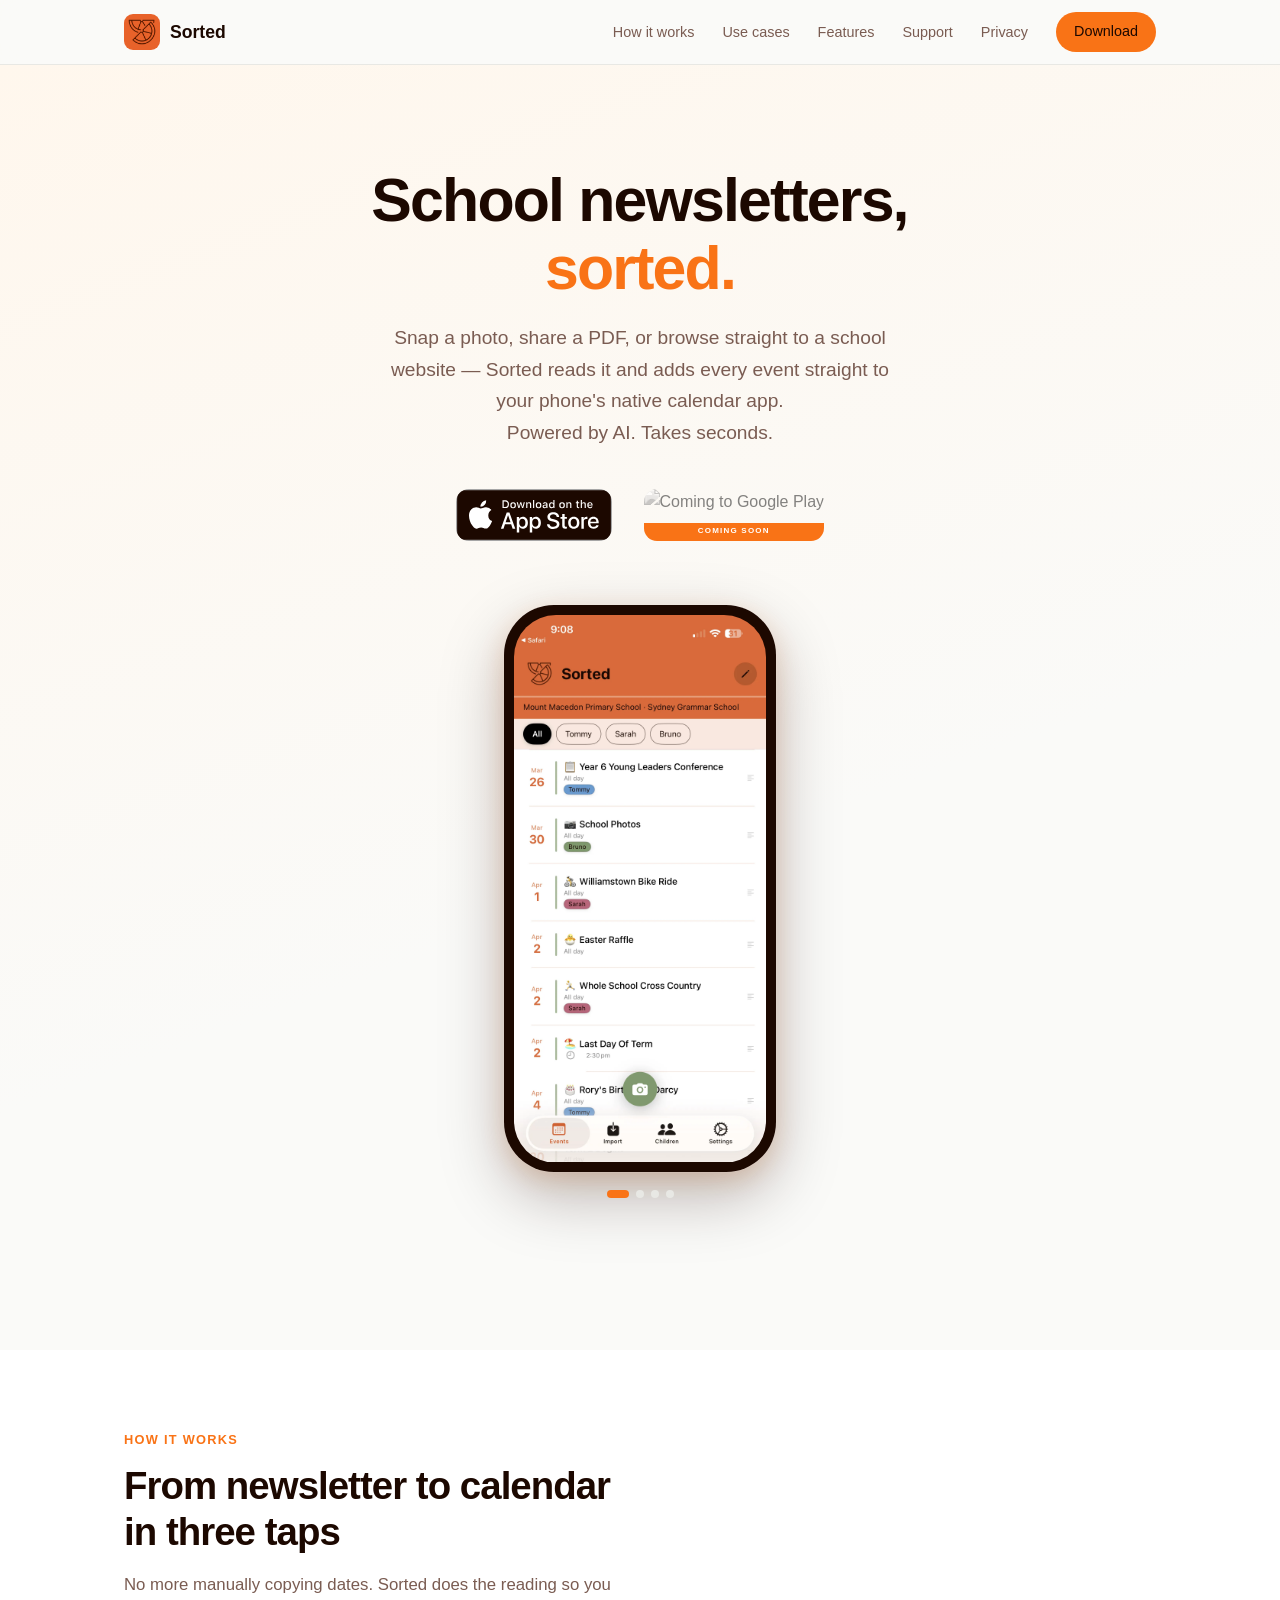
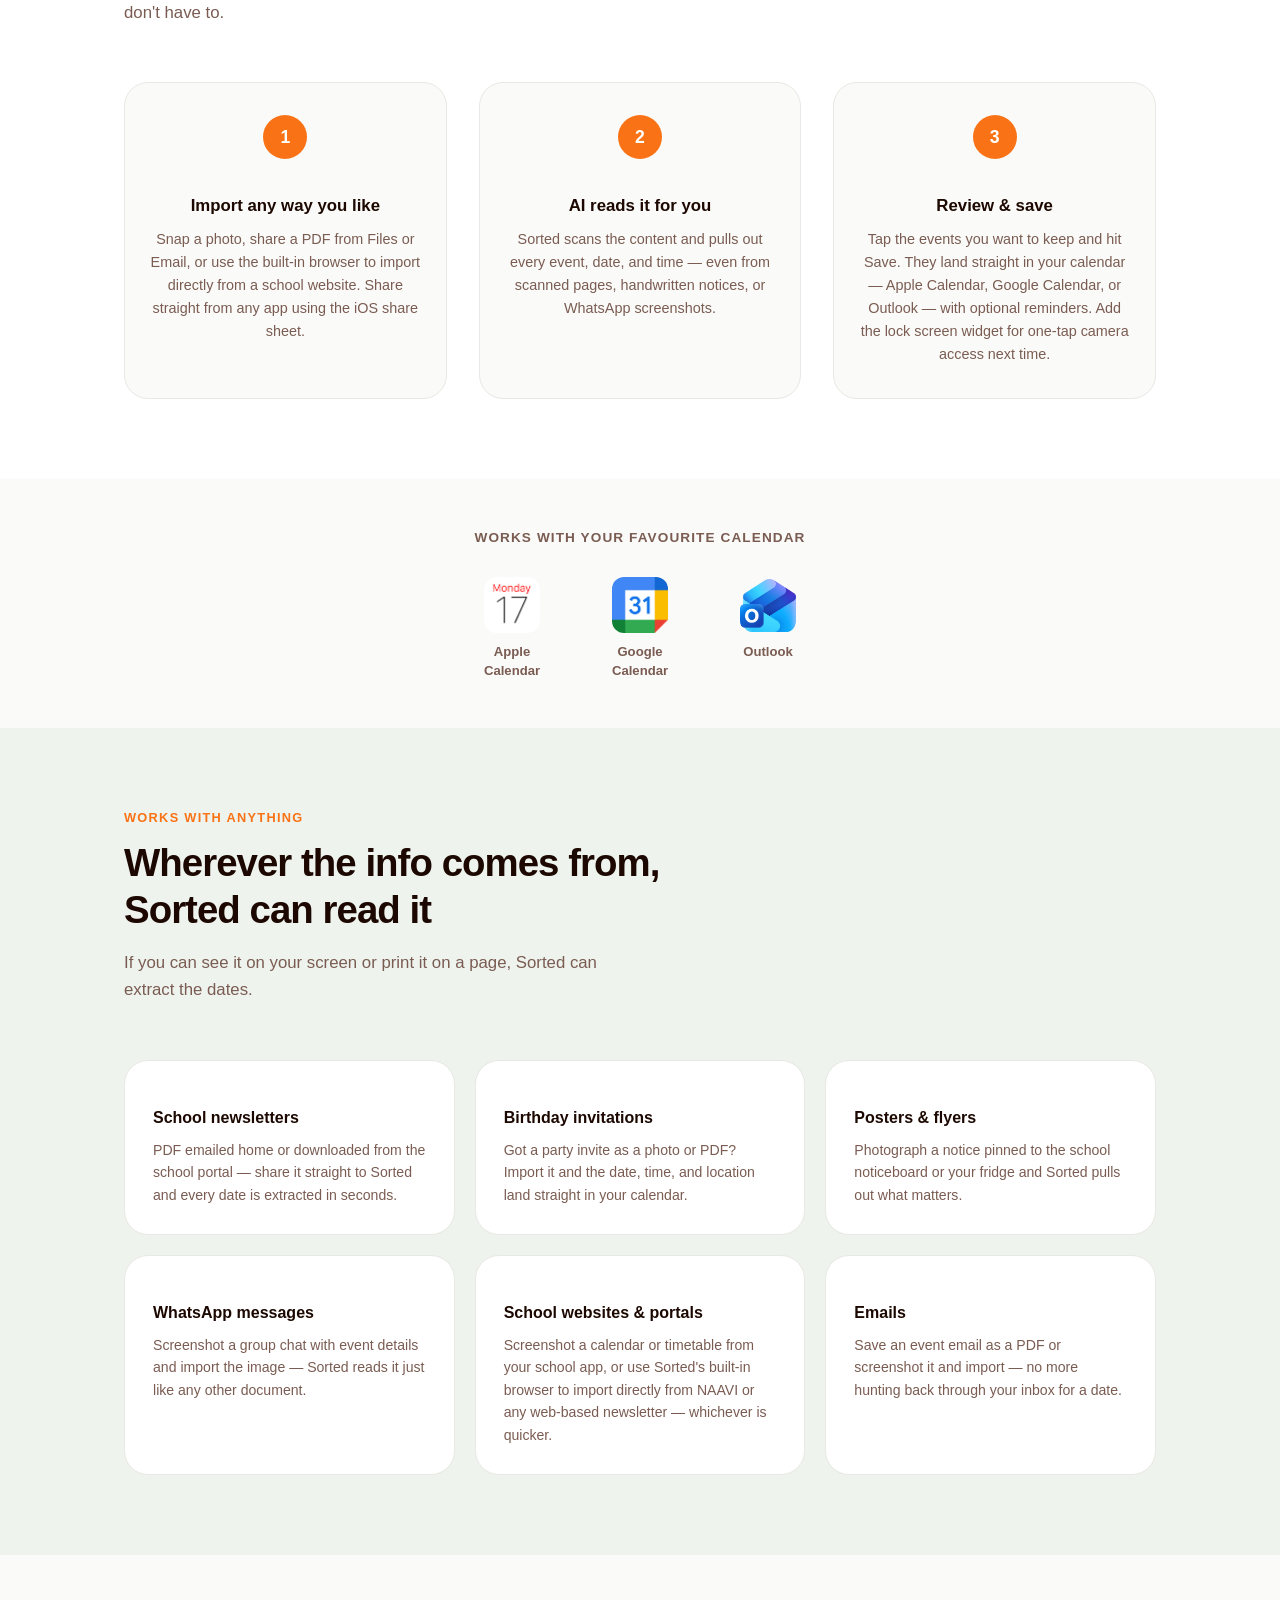
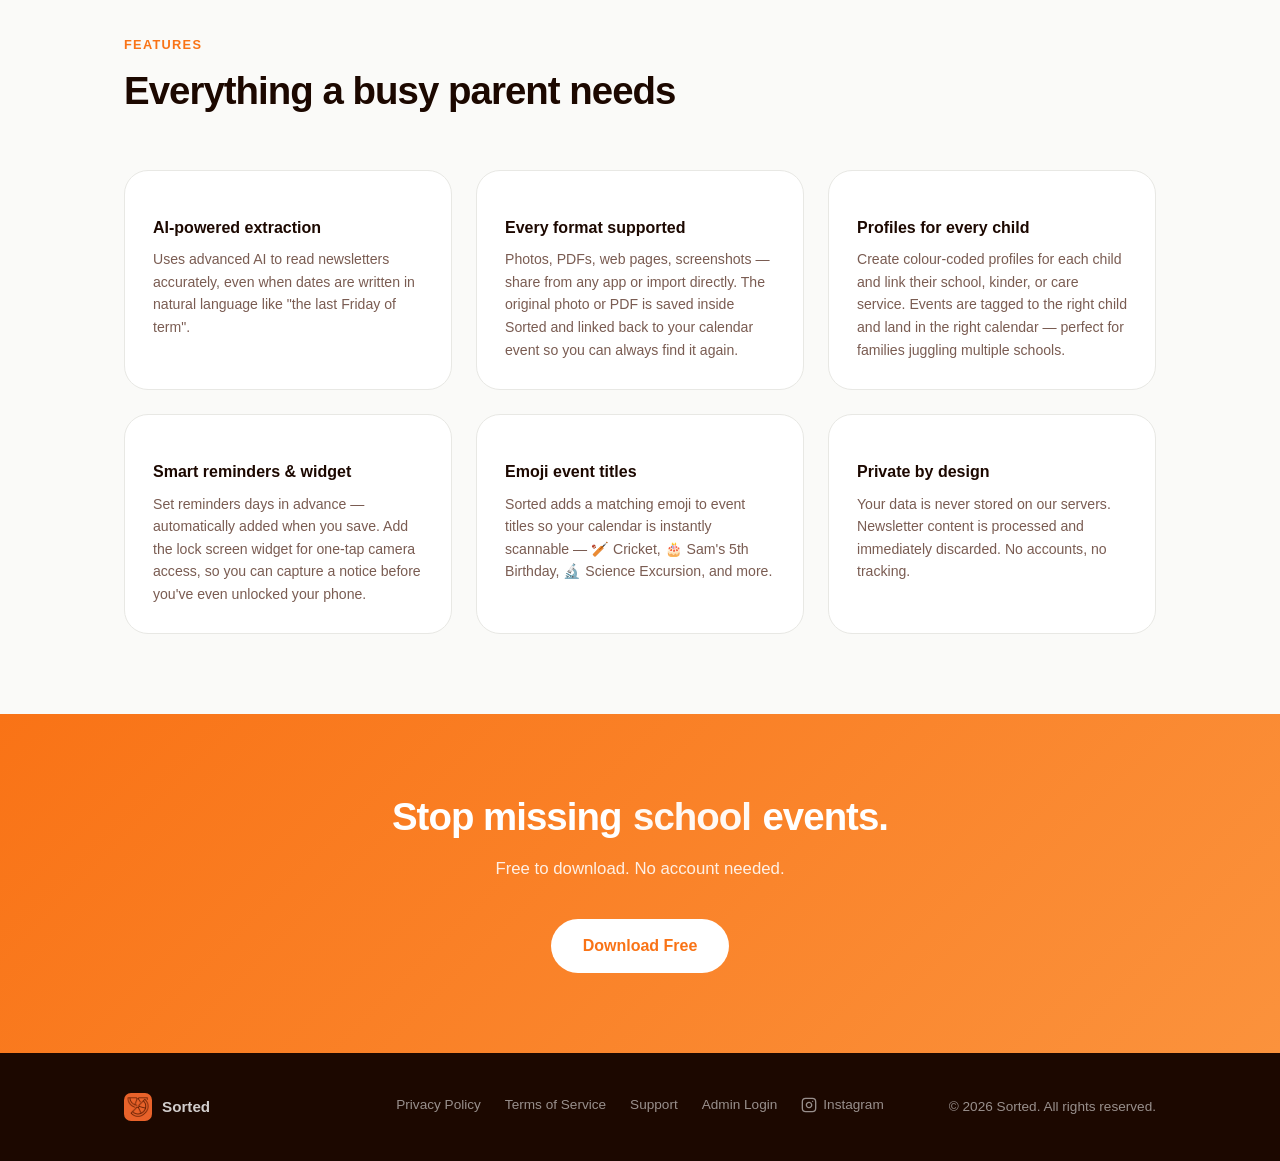
==== index.html @ a92b8b44 "Add admin login link to footer Co-Authored-By: Claude Opus 4.6 (1M context) <noreply@anthropic.com>" ====
<!DOCTYPE html>
<html lang="en">
<head>
  <meta charset="UTF-8" />
  <meta name="viewport" content="width=device-width, initial-scale=1.0" />
  <title>Sorted — School Newsletters, Sorted.</title>
  <meta name="description" content="Sorted uses AI to read school newsletters, PDFs, photos and websites, then adds every event straight to your iPhone calendar. Free to download." />
  <link rel="canonical" href="https://sortedapp.io/" />
  <meta property="og:title" content="Sorted — School Newsletters, Sorted." />
  <meta property="og:description" content="AI-powered event importer for busy parents. Snap a photo, share a PDF, or browse a school website — every date lands in your calendar in seconds." />
  <meta property="og:type" content="website" />
  <meta property="og:url" content="https://sortedapp.io/" />
  <meta property="og:image" content="https://sortedapp.io/og-image.png" />
  <meta property="og:site_name" content="Sorted" />
  <meta name="twitter:card" content="summary_large_image" />
  <meta name="twitter:title" content="Sorted — School Newsletters, Sorted." />
  <meta name="twitter:description" content="AI-powered event importer for busy parents. Snap a photo, share a PDF, or browse a school website — every date lands in your calendar in seconds." />
  <meta name="twitter:image" content="https://sortedapp.io/og-image.png" />
  <link rel="stylesheet" href="style.css" />
  <link rel="icon" href="icon.png" />
  <script src="https://unpkg.com/@phosphor-icons/web" defer></script>
  <script type="application/ld+json">
  {
    "@context": "https://schema.org",
    "@type": "SoftwareApplication",
    "name": "Sorted",
    "applicationCategory": "UtilitiesApplication",
    "operatingSystem": "iOS 17+",
    "description": "Sorted uses AI to read school newsletters, PDFs, photos and websites, then adds every event straight to your iPhone calendar.",
    "url": "https://sortedapp.io",
    "downloadUrl": "https://apple.co/4dzYMIr",
    "offers": {
      "@type": "Offer",
      "price": "0",
      "priceCurrency": "AUD",
      "description": "Free to download with optional annual subscription"
    },
    "author": {
      "@type": "Organization",
      "name": "Sorted",
      "url": "https://sortedapp.io"
    }
  }
  </script>
</head>
<body>

  <!-- ── Nav ──────────────────────────────────────────────────────────── -->
  <nav>
    <div class="container nav-inner">
      <a href="/" class="nav-logo">
        <div class="nav-logo-icon"><img src="icon.png" alt="Sorted" /></div>
        Sorted
      </a>
      <ul class="nav-links">
        <li><a href="#how-it-works">How it works</a></li>
        <li><a href="#use-cases">Use cases</a></li>
        <li><a href="#features">Features</a></li>
        <li><a href="/support">Support</a></li>
        <li><a href="/privacy">Privacy</a></li>
        <li>
          <a href="https://apple.co/4dzYMIr" target="_blank" rel="noopener" class="btn btn-primary" style="padding:8px 18px;">
            Download
          </a>
        </li>
      </ul>
      <button class="nav-toggle" aria-label="Menu" aria-expanded="false">
        <i class="ph ph-list"></i>
      </button>
    </div>
  </nav>

  <!-- ── Hero ─────────────────────────────────────────────────────────── -->
  <section class="hero">
    <div class="container">
      <h1><span class="h1-cycle"><span class="h1-track"><span>School newsletters,</span><span>Club notices,</span><span>Important dates,</span><span>Birthday parties,</span><span>Any event from anywhere,</span><span>School newsletters,</span></span></span><br><span class="sorted-word">sorted.</span></h1>
      <p class="hero-sub">
        Snap a photo, share a PDF, or browse straight to a school website — Sorted
        reads it and adds every event straight to your phone's native calendar app.<br>
        Powered by AI. Takes seconds.
      </p>
      <div class="hero-actions" id="download">
        <div class="appstore-coming">
          <div class="badge-coming-wrap">
            <a href="https://apple.co/4dzYMIr" target="_blank" rel="noopener">
              <img src="appstore-badge.svg" alt="Download on the App Store" height="52" />
            </a>
          </div>
          <div class="badge-coming-wrap">
            <img src="https://upload.wikimedia.org/wikipedia/commons/7/78/Google_Play_Store_badge_EN.svg" alt="Coming to Google Play" height="52" class="badge-greyed" />
            <div class="coming-banner">COMING SOON</div>
          </div>
        </div>
      </div>

      <!-- Real app screenshot in phone frame -->
      <div class="hero-phone">
        <div class="hero-phone-frame">
          <div class="carousel-clip">
            <div class="screenshot-track">
              <img src="screenshot.webp"   alt="Sorted app – events list"   loading="eager" />
              <img src="screenshot1a.webp" alt="Sorted app – detail view"  loading="lazy" />
              <img src="screenshot2.webp"  alt="Sorted app – import view"  loading="lazy" />
              <img src="screenshot3.webp"  alt="Sorted app – calendar view" loading="lazy" />
            </div>
          </div>
        </div>
        <div class="carousel-dots" aria-hidden="true">
          <button class="dot active" data-index="0"></button>
          <button class="dot"        data-index="1"></button>
          <button class="dot"        data-index="2"></button>
          <button class="dot"        data-index="3"></button>
        </div>
      </div>

    </div>
  </section>

  <!-- ── How it works ──────────────────────────────────────────────────── -->
  <section class="how" id="how-it-works">
    <div class="container">
      <div class="section-label">How it works</div>
      <h2 class="section-title">From newsletter to calendar<br>in three taps</h2>
      <p class="section-sub">No more manually copying dates. Sorted does the reading so you don't have to.</p>

      <div class="steps">
        <div class="step">
          <div class="step-number">1</div>
          <div class="step-icon"><i class="ph ph-file-text"></i></div>
          <h3>Import any way you like</h3>
          <p>Snap a photo, share a PDF from Files or Email, or use the built-in browser to import directly from a school website. Share straight from any app using the iOS share sheet.</p>
        </div>
        <div class="step">
          <div class="step-number">2</div>
          <div class="step-icon"><i class="ph ph-sparkle"></i></div>
          <h3>AI reads it for you</h3>
          <p>Sorted scans the content and pulls out every event, date, and time — even from scanned pages, handwritten notices, or WhatsApp screenshots.</p>
        </div>
        <div class="step">
          <div class="step-number">3</div>
          <div class="step-icon"><i class="ph ph-calendar-check"></i></div>
          <h3>Review &amp; save</h3>
          <p>Tap the events you want to keep and hit Save. They land straight in your calendar — Apple Calendar, Google Calendar, or Outlook — with optional reminders. Add the lock screen widget for one-tap camera access next time.</p>
        </div>
      </div>
    </div>
  </section>

  <!-- ── Calendar Strip ────────────────────────────────────────────────── -->
  <section class="calendar-strip">
    <div class="container">
      <p class="calendar-strip-label">Works with your favourite calendar</p>
      <div class="calendar-strip-logos">
        <div class="calendar-logo">
          <img src="apple-calendar.png" alt="Apple Calendar" width="56" height="56" />
          <span>Apple Calendar</span>
        </div>
        <div class="calendar-logo">
          <img src="google-calendar.png" alt="Google Calendar" width="56" height="56" />
          <span>Google Calendar</span>
        </div>
        <div class="calendar-logo">
          <img src="outlook-calendar.png" alt="Microsoft Outlook" width="56" height="56" />
          <span>Outlook</span>
        </div>
      </div>
    </div>
  </section>

  <!-- ── Use Cases ─────────────────────────────────────────────────────── -->
  <section class="use-cases" id="use-cases">
    <div class="container">
      <div class="section-label">Works with anything</div>
      <h2 class="section-title">Wherever the info comes from,<br>Sorted can read it</h2>
      <p class="section-sub">If you can see it on your screen or print it on a page, Sorted can extract the dates.</p>

      <div class="use-cases-grid">
        <div class="use-case-card">
          <span class="use-case-icon"><i class="ph ph-newspaper"></i></span>
          <h3>School newsletters</h3>
          <p>PDF emailed home or downloaded from the school portal — share it straight to Sorted and every date is extracted in seconds.</p>
        </div>
        <div class="use-case-card">
          <span class="use-case-icon"><i class="ph ph-gift"></i></span>
          <h3>Birthday invitations</h3>
          <p>Got a party invite as a photo or PDF? Import it and the date, time, and location land straight in your calendar.</p>
        </div>
        <div class="use-case-card">
          <span class="use-case-icon"><i class="ph ph-image-square"></i></span>
          <h3>Posters &amp; flyers</h3>
          <p>Photograph a notice pinned to the school noticeboard or your fridge and Sorted pulls out what matters.</p>
        </div>
        <div class="use-case-card">
          <span class="use-case-icon"><i class="ph ph-chat-circle-dots"></i></span>
          <h3>WhatsApp messages</h3>
          <p>Screenshot a group chat with event details and import the image — Sorted reads it just like any other document.</p>
        </div>
        <div class="use-case-card">
          <span class="use-case-icon"><i class="ph ph-globe"></i></span>
          <h3>School websites &amp; portals</h3>
          <p>Screenshot a calendar or timetable from your school app, or use Sorted's built-in browser to import directly from NAAVI or any web-based newsletter — whichever is quicker.</p>
        </div>
        <div class="use-case-card">
          <span class="use-case-icon"><i class="ph ph-envelope-open"></i></span>
          <h3>Emails</h3>
          <p>Save an event email as a PDF or screenshot it and import — no more hunting back through your inbox for a date.</p>
        </div>
      </div>
    </div>
  </section>

  <!-- ── Features ──────────────────────────────────────────────────────── -->
  <section class="features" id="features">
    <div class="container">
      <div class="section-label">Features</div>
      <h2 class="section-title">Everything a busy parent needs</h2>

      <div class="features-grid">
        <div class="feature-card">
          <span class="feature-icon"><i class="ph ph-robot"></i></span>
          <h3>AI-powered extraction</h3>
          <p>Uses advanced AI to read newsletters accurately, even when dates are written in natural language like "the last Friday of term".</p>
        </div>
        <div class="feature-card">
          <span class="feature-icon"><i class="ph ph-image"></i></span>
          <h3>Every format supported</h3>
          <p>Photos, PDFs, web pages, screenshots — share from any app or import directly. The original photo or PDF is saved inside Sorted and linked back to your calendar event so you can always find it again.</p>
        </div>
        <div class="feature-card">
          <span class="feature-icon"><i class="ph ph-users-three"></i></span>
          <h3>Profiles for every child</h3>
          <p>Create colour-coded profiles for each child and link their school, kinder, or care service. Events are tagged to the right child and land in the right calendar — perfect for families juggling multiple schools.</p>
        </div>
        <div class="feature-card">
          <span class="feature-icon"><i class="ph ph-bell"></i></span>
          <h3>Smart reminders &amp; widget</h3>
          <p>Set reminders days in advance — automatically added when you save. Add the lock screen widget for one-tap camera access, so you can capture a notice before you've even unlocked your phone.</p>
        </div>
        <div class="feature-card">
          <span class="feature-icon"><i class="ph ph-smiley"></i></span>
          <h3>Emoji event titles</h3>
          <p>Sorted adds a matching emoji to event titles so your calendar is instantly scannable — 🏏 Cricket, 🎂 Sam's 5th Birthday, 🔬 Science Excursion, and more.</p>
        </div>
        <div class="feature-card">
          <span class="feature-icon"><i class="ph ph-lock"></i></span>
          <h3>Private by design</h3>
          <p>Your data is never stored on our servers. Newsletter content is processed and immediately discarded. No accounts, no tracking.</p>
        </div>
      </div>
    </div>
  </section>

  <!-- ── CTA ────────────────────────────────────────────────────────────── -->
  <section class="cta">
    <div class="container">
      <h2><span>Stop missing</span><span class="cta-cycle-wrap"><span class="cta-cycle"><span class="cta-cycle-track"><span>school</span><span>club</span><span>work</span><span>family</span><span>life</span><span>school</span></span></span></span><span>events.</span></h2>
      <p>Free to download. No account needed.</p>
      <a href="https://apple.co/4dzYMIr" target="_blank" rel="noopener" class="btn-white">Download Free</a>
    </div>
  </section>

  <!-- ── Footer ─────────────────────────────────────────────────────────── -->
  <footer>
    <div class="container footer-inner">
      <a href="/" class="footer-logo">
        <div class="footer-logo-icon"><img src="icon.png" alt="Sorted" /></div>
        Sorted
      </a>
      <ul class="footer-links">
        <li><a href="/privacy">Privacy Policy</a></li>
        <li><a href="/terms">Terms of Service</a></li>
        <li><a href="/support">Support</a></li>
        <li><a href="https://xavierbach.github.io/sorted-dashboard/" target="_blank" rel="noopener">Admin Login</a></li>
        <li><a href="https://www.instagram.com/sortedapp.io/" target="_blank" rel="noopener" class="footer-instagram">
          <svg xmlns="http://www.w3.org/2000/svg" width="16" height="16" viewBox="0 0 24 24" fill="none" stroke="currentColor" stroke-width="2" stroke-linecap="round" stroke-linejoin="round" aria-hidden="true"><rect x="2" y="2" width="20" height="20" rx="5" ry="5"/><path d="M16 11.37A4 4 0 1 1 12.63 8 4 4 0 0 1 16 11.37z"/><line x1="17.5" y1="6.5" x2="17.51" y2="6.5"/></svg>
          Instagram
        </a></li>
      </ul>
      <span>© 2026 Sorted. All rights reserved.</span>
    </div>
  </footer>

  <script>
    const toggle = document.querySelector('.nav-toggle');
    const links  = document.querySelector('.nav-links');
    toggle.addEventListener('click', () => {
      const open = links.classList.toggle('open');
      toggle.setAttribute('aria-expanded', open);
      toggle.querySelector('i').className = open ? 'ph ph-x' : 'ph ph-list';
    });
    document.querySelectorAll('.nav-links a').forEach(a => {
      a.addEventListener('click', () => {
        links.classList.remove('open');
        toggle.setAttribute('aria-expanded', false);
        toggle.querySelector('i').className = 'ph ph-list';
      });
    });

    // Screenshot carousel
    (function () {
      const clip  = document.querySelector('.carousel-clip');
      const track = document.querySelector('.screenshot-track');
      const dots  = document.querySelectorAll('.dot');
      const total = 4;
      let current = 0, timer, finished = false;

      function goTo(n, manual) {
        current = Math.max(0, Math.min(n, total - 1));
        track.style.transform = `translateX(-${current * clip.offsetWidth}px)`;
        dots.forEach((d, i) => d.classList.toggle('active', i === current));
        if (manual) finished = false;
      }

      function advance() {
        if (current >= total - 1) {
          pause();
          finished = true;
          setTimeout(() => goTo(0), 500);
        } else {
          goTo(current + 1);
        }
      }

      function play() {
        pause();
        if (finished) return;
        timer = setInterval(advance, 2000);
      }

      function pause() { clearInterval(timer); }

      dots.forEach(d => d.addEventListener('click', () => {
        pause(); goTo(+d.dataset.index, true); play();
      }));

      // Swipe support
      let x0 = null;
      track.addEventListener('touchstart', e => { x0 = e.touches[0].clientX; pause(); }, { passive: true });
      track.addEventListener('touchend', e => {
        if (x0 === null) return;
        const dx = x0 - e.changedTouches[0].clientX;
        if (Math.abs(dx) > 40) goTo(current + (dx > 0 ? 1 : -1), true);
        x0 = null; play();
      }, { passive: true });

      // Pause on hover
      const phone = document.querySelector('.hero-phone');
      phone.addEventListener('mouseenter', pause);
      phone.addEventListener('mouseleave', () => { if (!finished) play(); });

      // Start 1s after the headline scrolls out of view
      const headline = document.querySelector('.hero h1');
      const observer = new IntersectionObserver((entries) => {
        if (!entries[0].isIntersecting) {
          observer.disconnect();
          setTimeout(() => { advance(); play(); }, 1000);
        }
      }, { threshold: 0 });
      observer.observe(headline);
    })();

  </script>
</body>
</html>
---- style.css ----
/* ── Sorted Website — Shared Styles ─────────────────────────────────────── */

:root {
  --orange:       #F97316;
  --orange-dark:  #EA6C00;
  --orange-light: #FFF7ED;
  --sage:         #6B8F71;
  --sage-light:   #EEF3EE;
  --choc:         #1C0800;   /* brand dark — replaces black everywhere */
  --text:         #1C0800;
  --text-secondary: #7A5C52;
  --surface:      #FFFFFF;
  --bg:           #FAFAF8;
  --border:       #E8E8E4;
  --radius:       14px;
  --radius-lg:    24px;
  --shadow:       0 2px 16px rgba(28,8,0,0.08);
  --shadow-lg:    0 8px 40px rgba(28,8,0,0.12);
}

*, *::before, *::after { box-sizing: border-box; margin: 0; padding: 0; }

html { font-size: 16px; scroll-behavior: smooth; }

body {
  font-family: -apple-system, BlinkMacSystemFont, "Segoe UI", Roboto, sans-serif;
  color: var(--text);
  background: var(--bg);
  line-height: 1.6;
  -webkit-font-smoothing: antialiased;
}

a { color: var(--orange); text-decoration: none; }
a:hover { color: var(--orange-dark); }

img { max-width: 100%; display: block; }

/* ── Layout ──────────────────────────────────────────────────────────────── */

.container {
  max-width: 1080px;
  margin: 0 auto;
  padding: 0 24px;
}

section { padding: 80px 0; }

/* ── Nav ─────────────────────────────────────────────────────────────────── */

nav {
  position: sticky;
  top: 0;
  z-index: 100;
  isolation: isolate;
  background: rgba(250, 250, 248, 0.88);
  backdrop-filter: blur(12px);
  -webkit-backdrop-filter: blur(12px);
  border-bottom: 1px solid var(--border);
}

.nav-inner {
  display: flex;
  align-items: center;
  justify-content: space-between;
  height: 64px;
}

.nav-logo {
  display: flex;
  align-items: center;
  gap: 10px;
  font-weight: 700;
  font-size: 1.1rem;
  color: var(--text);
  text-decoration: none;
}

.nav-logo-icon {
  width: 36px;
  height: 36px;
  border-radius: 9px;
  overflow: hidden;
  flex-shrink: 0;
}

.nav-logo-icon img {
  width: 100%;
  height: 100%;
  object-fit: cover;
  display: block;
}

.nav-links {
  display: flex;
  align-items: center;
  gap: 28px;
  list-style: none;
}

.nav-links a {
  color: var(--text-secondary);
  font-size: 0.9rem;
  font-weight: 500;
  transition: color 0.15s;
}

.nav-links a:hover { color: var(--orange); }

.btn {
  display: inline-flex;
  align-items: center;
  gap: 8px;
  padding: 10px 20px;
  border-radius: 50px;
  font-weight: 600;
  font-size: 0.9rem;
  transition: all 0.15s;
  cursor: pointer;
  border: none;
  text-decoration: none;
}

.btn-primary {
  background: var(--orange);
  color: #fff;
}

.btn-primary:hover {
  background: var(--orange-dark);
  color: #fff;
  transform: translateY(-1px);
  box-shadow: 0 4px 16px rgba(249,115,22,0.35);
}

/* Nav Download button: dark text, white on hover */
.nav-links .btn-primary { color: var(--choc); }
.nav-links .btn-primary:hover { color: #fff; }

/* Prose pages: prevent orange link colour bleeding into buttons */
.prose-body .btn-primary { color: #fff; }
.prose-body .btn-primary:hover { color: #fff; }

.btn-outline {
  background: transparent;
  color: var(--orange);
  border: 1.5px solid var(--orange);
}

.btn-outline:hover {
  background: var(--orange-light);
  color: var(--orange);
}

/* ── Hero ─────────────────────────────────────────────────────────────────── */

.hero {
  padding: 96px 0 80px;
  text-align: center;
  background: linear-gradient(160deg, var(--orange-light) 0%, var(--bg) 60%);
}

/* ── H1 cycling text ──────────────────────────────────────────────────────── */

.h1-cycle {
  display: inline-block;
  height: 1.12em;
  overflow: hidden;
  vertical-align: middle;
}

.h1-track {
  display: block;
  will-change: transform;
  animation: h1-scroll 8s linear infinite;
  -webkit-animation: h1-scroll 8s linear infinite;
}

.h1-track span {
  display: block;
  height: 1.12em;
  line-height: 1.12em;
  white-space: nowrap;
  text-align: center;
  color: var(--text);
}

@keyframes h1-scroll {
  0%      { transform: translateY(0);       animation-timing-function: linear; }
  13.75%  { transform: translateY(0);       animation-timing-function: cubic-bezier(0.4, 0, 0.2, 1); }
  18.75%  { transform: translateY(-1.12em); animation-timing-function: linear; }
  32.5%   { transform: translateY(-1.12em); animation-timing-function: cubic-bezier(0.4, 0, 0.2, 1); }
  37.5%   { transform: translateY(-2.24em); animation-timing-function: linear; }
  51.25%  { transform: translateY(-2.24em); animation-timing-function: cubic-bezier(0.4, 0, 0.2, 1); }
  56.25%  { transform: translateY(-3.36em); animation-timing-function: linear; }
  70%     { transform: translateY(-3.36em); animation-timing-function: cubic-bezier(0.4, 0, 0.2, 1); }
  75%     { transform: translateY(-4.48em); animation-timing-function: linear; }
  95%     { transform: translateY(-4.48em); animation-timing-function: cubic-bezier(0.4, 0, 0.2, 1); }
  100%    { transform: translateY(-5.6em); }
}
@-webkit-keyframes h1-scroll {
  0%      { -webkit-transform: translateY(0);       animation-timing-function: linear; }
  13.75%  { -webkit-transform: translateY(0);       animation-timing-function: cubic-bezier(0.4, 0, 0.2, 1); }
  18.75%  { -webkit-transform: translateY(-1.12em); animation-timing-function: linear; }
  32.5%   { -webkit-transform: translateY(-1.12em); animation-timing-function: cubic-bezier(0.4, 0, 0.2, 1); }
  37.5%   { -webkit-transform: translateY(-2.24em); animation-timing-function: linear; }
  51.25%  { -webkit-transform: translateY(-2.24em); animation-timing-function: cubic-bezier(0.4, 0, 0.2, 1); }
  56.25%  { -webkit-transform: translateY(-3.36em); animation-timing-function: linear; }
  70%     { -webkit-transform: translateY(-3.36em); animation-timing-function: cubic-bezier(0.4, 0, 0.2, 1); }
  75%     { -webkit-transform: translateY(-4.48em); animation-timing-function: linear; }
  95%     { -webkit-transform: translateY(-4.48em); animation-timing-function: cubic-bezier(0.4, 0, 0.2, 1); }
  100%    { -webkit-transform: translateY(-5.6em); }
}

.hero h1 {
  font-size: clamp(2.4rem, 5vw, 3.8rem);
  font-weight: 800;
  line-height: 1.12;
  letter-spacing: -0.03em;
  color: var(--text);
  margin-bottom: 20px;
}

.hero h1 .sorted-word { color: var(--orange); }

.hero-sub {
  font-size: clamp(1rem, 2vw, 1.2rem);
  color: var(--text-secondary);
  max-width: 520px;
  margin: 0 auto 40px;
  line-height: 1.65;
}

.hero-actions {
  display: flex;
  flex-direction: column;
  align-items: center;
  gap: 24px;
  margin-bottom: 64px;
  scroll-margin-top: 80px; /* clears sticky nav on all screen sizes */
}

.appstore-badge {
  display: inline-block;
  transition: transform 0.15s, opacity 0.15s;
}

.appstore-badge:hover { transform: translateY(-2px); opacity: 0.9; }

.appstore-badge img { height: 52px; width: auto; }

/* Coming soon badge */
.appstore-coming {
  display: flex;
  flex-direction: row;
  align-items: center;
  justify-content: center;
  gap: 32px;
  flex-wrap: wrap;
}

.badge-coming-wrap {
  position: relative;
  display: inline-block;
  border-radius: 13px;
  overflow: hidden;
}

.badge-greyed {
  height: 52px;
  width: auto;
  display: block;
  filter: grayscale(1);
  opacity: 0.5;
}

.coming-banner {
  position: absolute;
  bottom: 0;
  left: 0;
  right: 0;
  background: var(--orange);
  color: #fff;
  font-size: 0.5rem;
  font-weight: 900;
  letter-spacing: 0.15em;
  text-align: center;
  padding: 2px 0 3px;
}

/* Divider between badge and form */
.appstore-coming + .early-access-form::before {
  content: '';
  display: block;
  width: 40px;
  height: 1px;
  background: var(--border);
  margin-bottom: 4px;
}

/* Early access form */
.early-access-wrap {
  display: flex;
  justify-content: center;
  width: 100%;
  scroll-margin-top: 80px;
}

.early-access-form {
  display: flex;
  flex-direction: column;
  align-items: center;
  gap: 10px;
  width: 100%;
  max-width: 480px;
}

.early-access-eyebrow {
  font-size: 0.85rem;
  color: var(--text-secondary);
  margin: 0;
}

.early-access-row {
  display: flex;
  gap: 8px;
  width: 100%;
}

.early-access-row input[type="email"] {
  flex: 1;
  padding: 10px 16px;
  border-radius: 50px;
  border: 1.5px solid var(--border);
  font-size: 0.9rem;
  font-family: inherit;
  background: #fff;
  color: var(--text);
  outline: none;
  transition: border-color 0.15s;
}

.early-access-row input[type="email"]:focus {
  border-color: var(--orange);
}

.early-access-success[hidden] { display: none; }
.early-access-success {
  display: flex;
  flex-direction: column;
  align-items: center;
  gap: 0.5rem;
  text-align: center;
  padding: 0.5rem 0;
}
.early-access-thanks {
  font-size: 1.25rem;
  font-weight: 700;
  color: var(--text);
  margin: 0;
}
.early-access-sub {
  font-size: 0.9rem;
  color: var(--text);
  opacity: 0.7;
  margin: 0;
}
.early-access-tf-btn {
  margin-top: 0.5rem;
}

/* Hero phone mockup */
.hero-phone {
  display: flex;
  flex-direction: column;
  align-items: center;
  justify-content: center;
  margin-top: 8px;
  margin-bottom: 72px;
}

.hero-phone-frame {
  width: 272px;
  max-width: 272px;
  flex-shrink: 0;
  border-radius: 50px;
  background: var(--choc);
  padding: 10px;
  overflow: hidden;        /* hard clip — image cannot escape the frame */
  box-shadow:
    0 0 0 1px rgba(255,255,255,0.06),
    0 24px 64px rgba(28,8,0,0.28),
    0 8px 24px rgba(249,115,22,0.18);
}

.hero-phone-frame img {
  width: 100%;
  max-width: 100%;
  height: auto;
  border-radius: 42px;
  display: block;
}

/* Screenshot carousel */
.carousel-clip {
  width: 100%;
  overflow: hidden;
}

.screenshot-track {
  display: flex;
  flex-direction: row;
  flex-wrap: nowrap;
  transition: transform 0.55s cubic-bezier(0.4, 0, 0.2, 1);
  will-change: transform;
}

.screenshot-track img {
  flex: 0 0 100%;
  width: 100% !important;
  max-width: 100% !important;
  height: auto;
  display: block;
  border-radius: 42px;
}

.carousel-dots {
  display: flex;
  justify-content: center;
  align-items: center;
  gap: 7px;
  margin-top: 18px;
}

.dot {
  width: 8px;
  height: 8px;
  border-radius: 50px;
  background: var(--border);
  border: none;
  padding: 0;
  cursor: pointer;
  transition: width 0.3s ease, background 0.3s ease;
}

.dot.active {
  width: 22px;
  background: var(--orange);
}

@media (max-width: 640px) {
  .hero-phone-frame { width: 220px; max-width: 220px; border-radius: 40px; padding: 8px; }
  .hero-phone-frame img { border-radius: 34px; }
}

/* ── How it works ─────────────────────────────────────────────────────────── */

.how { background: var(--surface); }

.section-label {
  font-size: 0.8rem;
  font-weight: 700;
  letter-spacing: 0.1em;
  text-transform: uppercase;
  color: var(--orange);
  margin-bottom: 12px;
}

.section-title {
  font-size: clamp(1.7rem, 3vw, 2.4rem);
  font-weight: 800;
  letter-spacing: -0.025em;
  color: var(--text);
  margin-bottom: 16px;
  line-height: 1.2;
}

.section-sub {
  font-size: 1.05rem;
  color: var(--text-secondary);
  max-width: 500px;
  line-height: 1.65;
}

.steps {
  display: grid;
  grid-template-columns: repeat(auto-fit, minmax(240px, 1fr));
  gap: 32px;
  margin-top: 56px;
}

.step {
  text-align: center;
  padding: 32px 24px;
  background: var(--bg);
  border-radius: var(--radius-lg);
  border: 1px solid var(--border);
  position: relative;
}

.step-number {
  display: inline-flex;
  align-items: center;
  justify-content: center;
  width: 44px;
  height: 44px;
  background: var(--orange);
  color: #fff;
  font-weight: 800;
  font-size: 1.1rem;
  border-radius: 50%;
  margin-bottom: 20px;
}

.step-icon { font-size: 2rem; margin-bottom: 14px; line-height: 1; color: var(--orange); }

.step h3 {
  font-size: 1.05rem;
  font-weight: 700;
  margin-bottom: 8px;
  color: var(--text);
}

.step p {
  font-size: 0.9rem;
  color: var(--text-secondary);
  line-height: 1.6;
}

/* ── Calendar Strip ──────────────────────────────────────────────────────── */

.calendar-strip {
  padding: 48px 0;
  background: var(--bg);
  text-align: center;
}

.calendar-strip-label {
  font-size: 0.85rem;
  font-weight: 600;
  text-transform: uppercase;
  letter-spacing: 0.08em;
  color: var(--text-secondary);
  margin-bottom: 28px;
}

.calendar-strip-logos {
  display: flex;
  justify-content: center;
  align-items: flex-start;
  gap: 48px;
  flex-wrap: wrap;
}

.calendar-logo {
  display: flex;
  flex-direction: column;
  align-items: center;
  gap: 10px;
  width: 80px;
}

.calendar-logo img {
  width: 56px !important;
  height: 56px !important;
  min-width: 56px;
  max-width: 56px !important;
  max-height: 56px !important;
  border-radius: 12px;
  object-fit: contain;
  flex-shrink: 0;
}

.calendar-logo span {
  font-size: 0.82rem;
  font-weight: 600;
  color: var(--text-secondary);
  text-align: center;
  line-height: 1.4;
}

@media (max-width: 480px) {
  .calendar-strip-logos { gap: 28px; }
  .calendar-logo { width: 72px; }
  .calendar-logo img { width: 48px !important; height: 48px !important; min-width: 48px; max-width: 48px !important; max-height: 48px !important; }
}

/* ── Features ─────────────────────────────────────────────────────────────── */

.features { background: var(--bg); }

.features-grid {
  display: grid;
  grid-template-columns: repeat(auto-fit, minmax(280px, 1fr));
  gap: 24px;
  margin-top: 56px;
}

.feature-card {
  background: var(--surface);
  border: 1px solid var(--border);
  border-radius: var(--radius-lg);
  padding: 28px;
  transition: transform 0.2s, box-shadow 0.2s;
}

.feature-card:hover {
  transform: translateY(-3px);
  box-shadow: var(--shadow-lg);
}

.feature-icon {
  font-size: 2rem;
  margin-bottom: 16px;
  display: block;
  line-height: 1;
  color: var(--orange);
}

.feature-card h3 {
  font-size: 1rem;
  font-weight: 700;
  margin-bottom: 8px;
  color: var(--text);
}

.feature-card p {
  font-size: 0.88rem;
  color: var(--text-secondary);
  line-height: 1.6;
}

/* ── Use Cases ────────────────────────────────────────────────────────────── */

.use-cases { background: var(--sage-light); }

.use-cases-grid {
  display: grid;
  grid-template-columns: repeat(auto-fit, minmax(280px, 1fr));
  gap: 20px;
  margin-top: 56px;
}

.use-case-card {
  background: var(--surface);
  border: 1px solid var(--border);
  border-radius: var(--radius-lg);
  padding: 28px;
  transition: transform 0.2s, box-shadow 0.2s;
}

.use-case-card:hover {
  transform: translateY(-3px);
  box-shadow: var(--shadow-lg);
}

.use-case-icon {
  font-size: 2rem;
  margin-bottom: 16px;
  display: block;
  line-height: 1;
  color: var(--sage);
}

.use-case-card h3 {
  font-size: 1rem;
  font-weight: 700;
  margin-bottom: 8px;
  color: var(--text);
}

.use-case-card p {
  font-size: 0.88rem;
  color: var(--text-secondary);
  line-height: 1.6;
}

/* ── CTA ──────────────────────────────────────────────────────────────────── */

.cta {
  background: linear-gradient(135deg, var(--orange) 0%, #FB923C 100%);
  text-align: center;
  color: #fff;
  padding: 80px 0;
}

.cta h2 {
  font-size: clamp(1.8rem, 3vw, 2.6rem);
  font-weight: 800;
  line-height: 1.2;
  letter-spacing: -0.025em;
  margin-bottom: 16px;
  display: flex;
  align-items: center;
  justify-content: center;
  flex-wrap: wrap;
  gap: 0 0.3em;
}

.cta p {
  font-size: 1.05rem;
  opacity: 0.88;
  margin-bottom: 36px;
}

.btn-white {
  background: #fff;
  color: var(--orange);
  padding: 14px 32px;
  font-size: 1rem;
  font-weight: 700;
  border-radius: 50px;
  display: inline-block;
  transition: all 0.15s;
  text-decoration: none;
}

.btn-white:hover {
  transform: translateY(-2px);
  box-shadow: 0 6px 24px rgba(28,8,0,0.15);
  color: var(--orange-dark);
}

/* ── CTA cycling word ─────────────────────────────────────────────────────── */

.cta-cycle-wrap {
  display: inline;
}

.cta-cycle {
  display: block;
  height: 1.2em;
  overflow: hidden;
  transform: translateZ(0); /* force GPU layer — kills ghost artifacts */
}

.cta-cycle-track {
  display: block;
  will-change: transform;
  animation: cta-scroll 7.5s linear infinite;
}

.cta-cycle-track span {
  display: block;
  height: 1.2em;
  line-height: 1.2em;
  white-space: nowrap;
  color: rgba(255,255,255,0.95);
}

@keyframes cta-scroll {
  0%      { transform: translateY(0);        animation-timing-function: linear; }
  14.667% { transform: translateY(0);        animation-timing-function: cubic-bezier(0.4, 0, 0.2, 1); }
  20%     { transform: translateY(-1.2em);   animation-timing-function: linear; }
  34.667% { transform: translateY(-1.2em);   animation-timing-function: cubic-bezier(0.4, 0, 0.2, 1); }
  40%     { transform: translateY(-2.4em);   animation-timing-function: linear; }
  54.667% { transform: translateY(-2.4em);   animation-timing-function: cubic-bezier(0.4, 0, 0.2, 1); }
  60%     { transform: translateY(-3.6em);   animation-timing-function: linear; }
  74.667% { transform: translateY(-3.6em);   animation-timing-function: cubic-bezier(0.4, 0, 0.2, 1); }
  80%     { transform: translateY(-4.8em);   animation-timing-function: linear; }
  94.667% { transform: translateY(-4.8em);   animation-timing-function: cubic-bezier(0.4, 0, 0.2, 1); }
  100%    { transform: translateY(-6em); }
}

/* ── Footer ───────────────────────────────────────────────────────────────── */

footer {
  background: var(--choc);
  color: rgba(255,255,255,0.55);
  padding: 40px 0;
  font-size: 0.85rem;
}

.footer-inner {
  display: grid;
  grid-template-columns: 1fr auto 1fr;
  align-items: center;
  gap: 16px;
}

.footer-inner > *:last-child {
  text-align: right;
}

.footer-logo {
  display: flex;
  align-items: center;
  gap: 10px;
  color: rgba(255,255,255,0.8);
  font-weight: 700;
  text-decoration: none;
  font-size: 0.95rem;
}

.footer-logo-icon {
  width: 28px;
  height: 28px;
  border-radius: 7px;
  overflow: hidden;
  flex-shrink: 0;
}

.footer-logo-icon img {
  width: 100%;
  height: 100%;
  object-fit: cover;
  display: block;
}

.footer-links {
  display: flex;
  gap: 24px;
  list-style: none;
}

.footer-links a {
  color: rgba(255,255,255,0.55);
  transition: color 0.15s;
}

.footer-links a:hover { color: rgba(255,255,255,0.9); }

.footer-instagram {
  display: inline-flex;
  align-items: center;
  gap: 6px;
}

/* ── Prose (privacy / support pages) ─────────────────────────────────────── */

.prose-hero {
  background: linear-gradient(160deg, var(--orange-light) 0%, var(--bg) 50%);
  padding: 72px 0 56px;
  text-align: center;
}

.prose-hero h1 {
  font-size: clamp(1.8rem, 3vw, 2.6rem);
  font-weight: 800;
  letter-spacing: -0.025em;
  color: var(--text);
  margin-bottom: 10px;
}

.prose-hero p {
  color: var(--text-secondary);
  font-size: 0.95rem;
}

.prose-body {
  max-width: 720px;
  margin: 0 auto;
  padding: 56px 24px 96px;
}

.prose-body h2 {
  font-size: 1.25rem;
  font-weight: 700;
  color: var(--text);
  margin: 40px 0 12px;
  padding-top: 8px;
  border-top: 1px solid var(--border);
}

.prose-body h2:first-child { margin-top: 0; border-top: none; padding-top: 0; }

.prose-body p {
  color: var(--text-secondary);
  margin-bottom: 14px;
  line-height: 1.75;
  font-size: 0.95rem;
}

.prose-body ul {
  margin: 0 0 16px 20px;
  color: var(--text-secondary);
  font-size: 0.95rem;
  line-height: 1.75;
}

.prose-body li { margin-bottom: 6px; }

.prose-body a { color: var(--orange); }

.info-box {
  background: var(--orange-light);
  border: 1px solid rgba(249,115,22,0.2);
  border-radius: var(--radius);
  padding: 16px 20px;
  margin: 24px 0;
  font-size: 0.9rem;
  color: var(--orange-dark);
  line-height: 1.6;
}

/* Support page */
.faq { margin-top: 48px; }

.faq-item {
  background: var(--surface);
  border: 1px solid var(--border);
  border-radius: var(--radius);
  padding: 22px 24px;
  margin-bottom: 14px;
}

.faq-item h3 {
  font-size: 0.95rem;
  font-weight: 700;
  color: var(--text);
  margin-bottom: 8px;
}

.faq-item p {
  font-size: 0.88rem;
  color: var(--text-secondary);
  margin: 0;
  line-height: 1.65;
}

.contact-card {
  background: var(--surface);
  border: 1px solid var(--border);
  border-radius: var(--radius-lg);
  padding: 36px;
  text-align: center;
  margin-top: 48px;
}

.contact-card .icon { font-size: 2.5rem; margin-bottom: 14px; }

.contact-card h2 {
  font-size: 1.2rem;
  font-weight: 700;
  color: var(--text);
  margin-bottom: 8px;
  border: none;
  padding: 0;
}

.contact-card p {
  margin-bottom: 20px;
  font-size: 0.9rem;
}

/* ── Responsive ───────────────────────────────────────────────────────────── */

.nav-toggle {
  display: none;
  background: none;
  border: none;
  cursor: pointer;
  color: var(--text);
  font-size: 2rem;
  padding: 8px;
  line-height: 1;
  align-items: center;
  justify-content: center;
}

@media (max-width: 640px) {
  section { padding: 56px 0; }
  .hero { padding: 64px 0 56px; }

  .nav-toggle { display: flex; }

  .h1-cycle { width: 100%; }

  /* Reduce font so longest phrase fits; flex-centering clips symmetrically if it doesn't */
  .hero h1 { font-size: clamp(1.7rem, 6vw, 3.8rem); }
  .hero h1 .sorted-word { font-size: 1.5em; }
  .h1-track span { display: flex; justify-content: center; align-items: center; }

  .early-access-row { flex-direction: column; }
  .early-access-row input[type="email"],
  .early-access-row .btn { width: 100%; justify-content: center; }

  /* Nav becomes a column so the menu expands below the logo row */
  /* Fully opaque on mobile so open menu doesn't bleed through */
  nav {
    flex-direction: column;
    align-items: stretch;
    background: rgb(250, 250, 248);
    backdrop-filter: none;
    -webkit-backdrop-filter: none;
  }

  .nav-inner { flex-wrap: wrap; }

  .nav-links {
    display: none;
    width: 100%;
    flex-direction: column;
    gap: 0;
    list-style: none;
    border-top: 1px solid var(--border);
    padding: 8px 0 16px;
  }

  .nav-links.open {
    display: flex;
    background: rgb(250, 250, 248);
  }

  .nav-links li { width: 100%; }

  .nav-links a {
    display: block;
    padding: 14px 24px;
    font-size: 1rem;
    color: var(--text);
    border-bottom: 1px solid var(--border);
  }

  .nav-links li:last-child a { border-bottom: none; }

  .nav-links .btn-primary {
    margin: 12px 24px 0;
    display: block;
    text-align: center;
    border-radius: 50px;
  }

  .footer-inner { flex-direction: column; align-items: flex-start; }

  .phone-frame { width: 220px; height: 440px; }
}
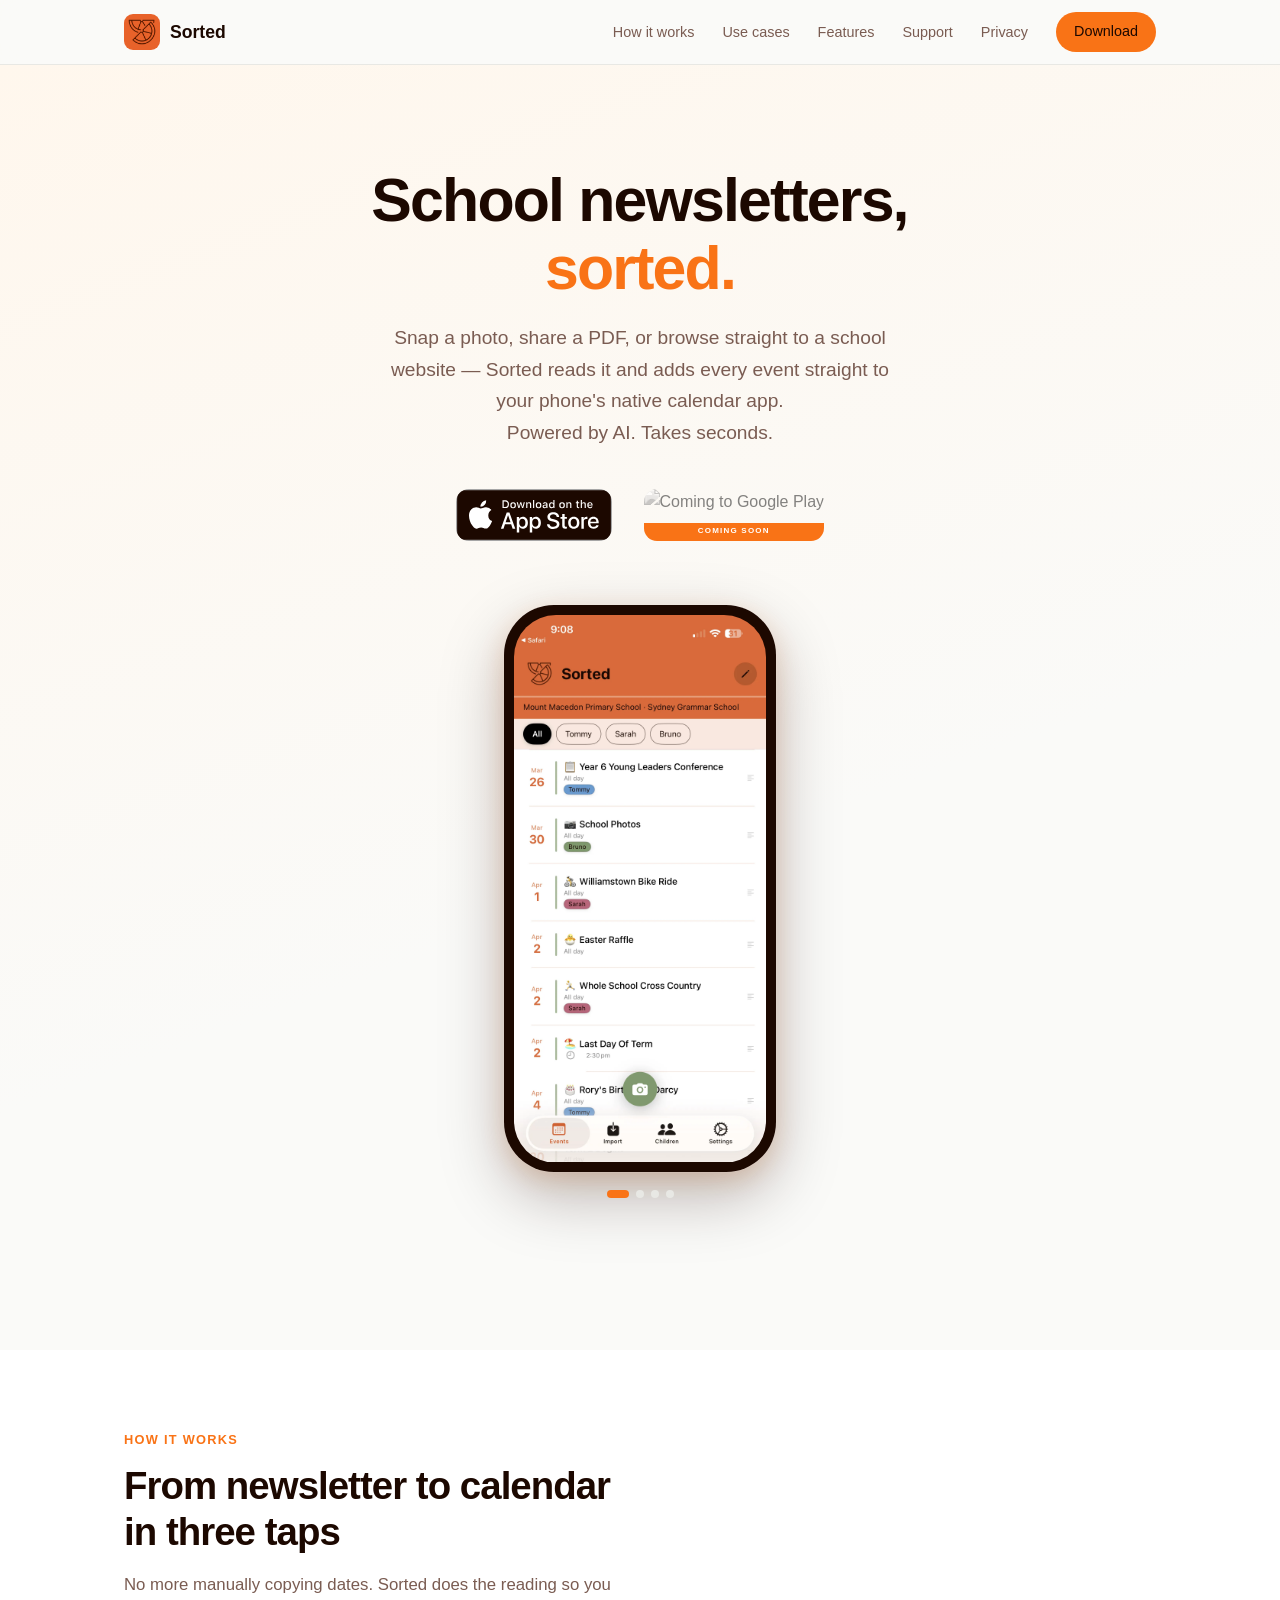
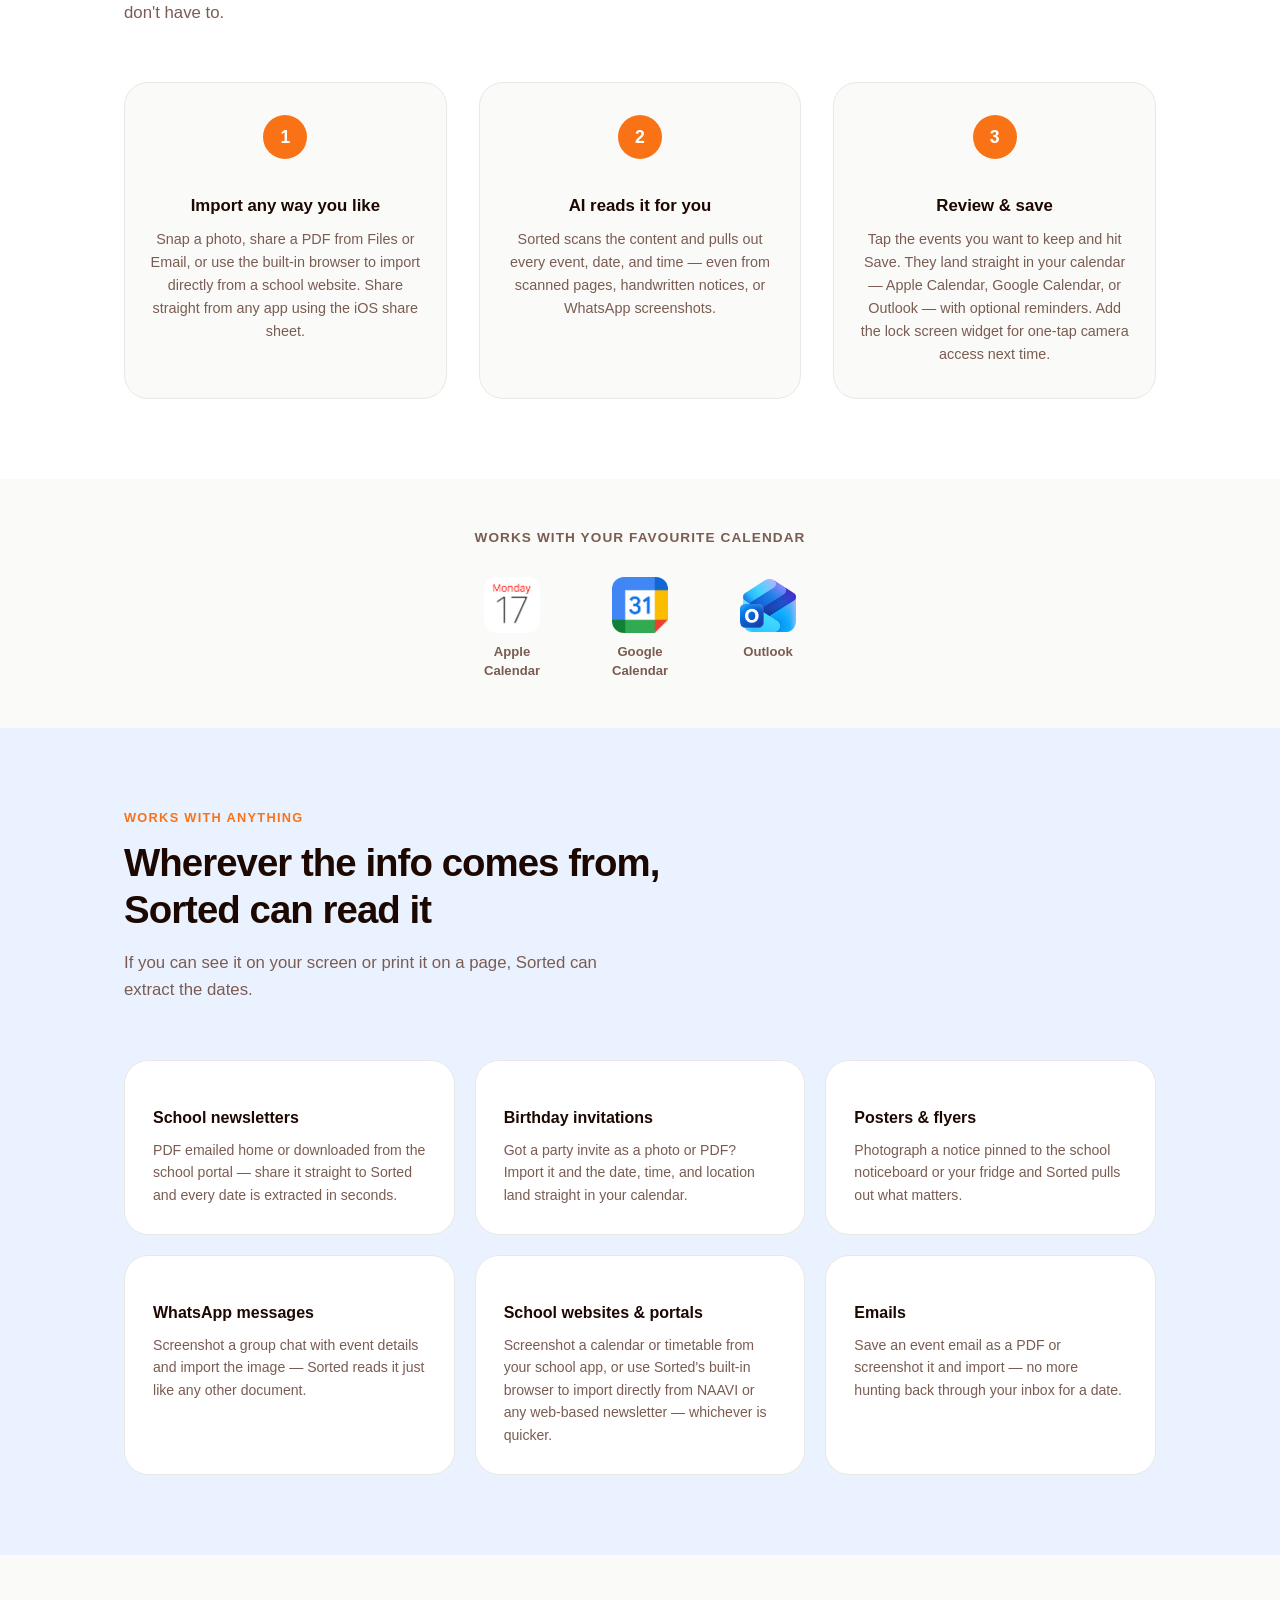
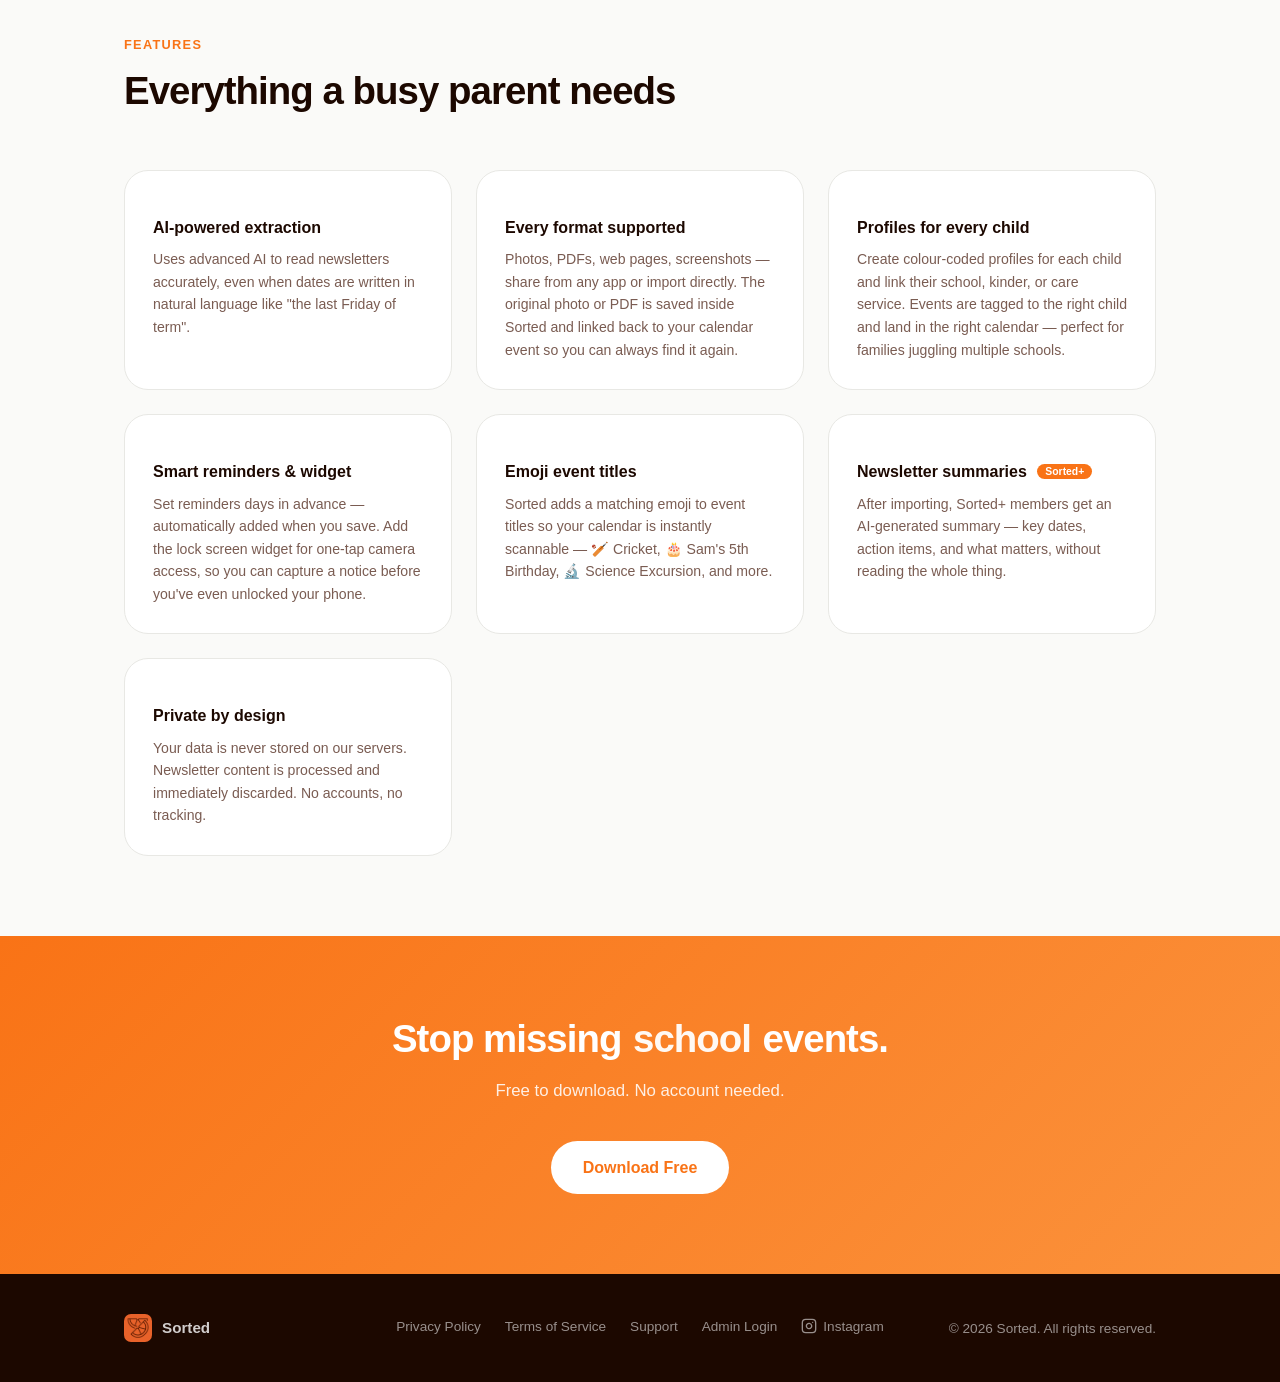
==== commit 09eaaf33: "Add demo video to hero phone mockup and update Use Cases section styling Video autoplays inside the " ====
--- a/index.html
+++ b/index.html
@@ -33,7 +33,7 @@
       "@type": "Offer",
       "price": "0",
       "priceCurrency": "AUD",
-      "description": "Free to download with optional annual subscription"
+      "description": "Free to download with optional Sorted+ subscription"
     },
     "author": {
       "@type": "Organization",
@@ -96,7 +96,10 @@
       <!-- Real app screenshot in phone frame -->
       <div class="hero-phone">
         <div class="hero-phone-frame">
-          <div class="carousel-clip">
+          <!-- Demo video plays first -->
+          <video class="demo-video" src="demo.mp4" autoplay muted playsinline preload="auto"></video>
+          <!-- Screenshots carousel (hidden until video ends) -->
+          <div class="carousel-clip" style="display:none;">
             <div class="screenshot-track">
               <img src="screenshot.webp"   alt="Sorted app – events list"   loading="eager" />
               <img src="screenshot1a.webp" alt="Sorted app – detail view"  loading="lazy" />
@@ -105,7 +108,7 @@
             </div>
           </div>
         </div>
-        <div class="carousel-dots" aria-hidden="true">
+        <div class="carousel-dots" aria-hidden="true" style="display:none;">
           <button class="dot active" data-index="0"></button>
           <button class="dot"        data-index="1"></button>
           <button class="dot"        data-index="2"></button>
@@ -240,6 +243,11 @@
           <span class="feature-icon"><i class="ph ph-smiley"></i></span>
           <h3>Emoji event titles</h3>
           <p>Sorted adds a matching emoji to event titles so your calendar is instantly scannable — 🏏 Cricket, 🎂 Sam's 5th Birthday, 🔬 Science Excursion, and more.</p>
+        </div>
+        <div class="feature-card">
+          <span class="feature-icon"><i class="ph ph-article"></i></span>
+          <h3>Newsletter summaries <span class="pro-badge">Sorted+</span></h3>
+          <p>After importing, Sorted+ members get an AI-generated summary — key dates, action items, and what matters, without reading the whole thing.</p>
         </div>
         <div class="feature-card">
           <span class="feature-icon"><i class="ph ph-lock"></i></span>
@@ -296,13 +304,16 @@
       });
     });
 
-    // Screenshot carousel
+    // Demo video → Screenshot carousel
     (function () {
+      const video = document.querySelector('.demo-video');
       const clip  = document.querySelector('.carousel-clip');
       const track = document.querySelector('.screenshot-track');
       const dots  = document.querySelectorAll('.dot');
+      const dotsWrap = document.querySelector('.carousel-dots');
       const total = 4;
       let current = 0, timer, finished = false;
+      let carouselStarted = false;
 
       function goTo(n, manual) {
         current = Math.max(0, Math.min(n, total - 1));
@@ -329,6 +340,42 @@
 
       function pause() { clearInterval(timer); }
 
+      function startCarousel() {
+        if (carouselStarted) return;
+        carouselStarted = true;
+        // Crossfade: fade out video, show carousel
+        video.style.transition = 'opacity 0.5s ease';
+        video.style.opacity = '0';
+        clip.style.display = '';
+        clip.style.opacity = '0';
+        clip.style.transition = 'opacity 0.5s ease';
+        requestAnimationFrame(() => {
+          clip.style.opacity = '1';
+          dotsWrap.style.display = '';
+          dotsWrap.style.opacity = '0';
+          dotsWrap.style.transition = 'opacity 0.5s ease';
+          requestAnimationFrame(() => { dotsWrap.style.opacity = '1'; });
+        });
+        setTimeout(() => {
+          video.style.display = 'none';
+          goTo(0);
+          play();
+        }, 600);
+      }
+
+      // When video ends, transition to screenshots
+      video.addEventListener('ended', startCarousel);
+
+      // Fallback: if video fails to load, show carousel immediately
+      video.addEventListener('error', () => {
+        video.style.display = 'none';
+        clip.style.display = '';
+        dotsWrap.style.display = '';
+        goTo(0);
+        play();
+        carouselStarted = true;
+      });
+
       dots.forEach(d => d.addEventListener('click', () => {
         pause(); goTo(+d.dataset.index, true); play();
       }));
@@ -343,20 +390,10 @@
         x0 = null; play();
       }, { passive: true });
 
-      // Pause on hover
+      // Pause carousel on hover (but don't pause video)
       const phone = document.querySelector('.hero-phone');
-      phone.addEventListener('mouseenter', pause);
-      phone.addEventListener('mouseleave', () => { if (!finished) play(); });
-
-      // Start 1s after the headline scrolls out of view
-      const headline = document.querySelector('.hero h1');
-      const observer = new IntersectionObserver((entries) => {
-        if (!entries[0].isIntersecting) {
-          observer.disconnect();
-          setTimeout(() => { advance(); play(); }, 1000);
-        }
-      }, { threshold: 0 });
-      observer.observe(headline);
+      phone.addEventListener('mouseenter', () => { if (carouselStarted) pause(); });
+      phone.addEventListener('mouseleave', () => { if (carouselStarted && !finished) play(); });
     })();
 
   </script>
--- a/style.css
+++ b/style.css
@@ -400,6 +400,19 @@
   display: block;
 }
 
+/* Demo video inside phone frame */
+.demo-video {
+  width: 100%;
+  height: auto;
+  border-radius: 42px;
+  display: block;
+  object-fit: cover;
+}
+
+@media (max-width: 640px) {
+  .demo-video { border-radius: 34px; }
+}
+
 /* Screenshot carousel */
 .carousel-clip {
   width: 100%;
@@ -623,6 +636,17 @@
   color: var(--text);
 }
 
+.pro-badge {
+  font-size: .65em;
+  background: var(--orange);
+  color: #fff;
+  padding: 2px 8px;
+  border-radius: 20px;
+  font-weight: 700;
+  vertical-align: middle;
+  margin-left: 6px;
+}
+
 .feature-card p {
   font-size: 0.88rem;
   color: var(--text-secondary);
@@ -631,7 +655,7 @@
 
 /* ── Use Cases ────────────────────────────────────────────────────────────── */
 
-.use-cases { background: var(--sage-light); }
+.use-cases { background: #EBF2FF; }
 
 .use-cases-grid {
   display: grid;
@@ -658,7 +682,7 @@
   margin-bottom: 16px;
   display: block;
   line-height: 1;
-  color: var(--sage);
+  color: #3A86FF;
 }
 
 .use-case-card h3 {
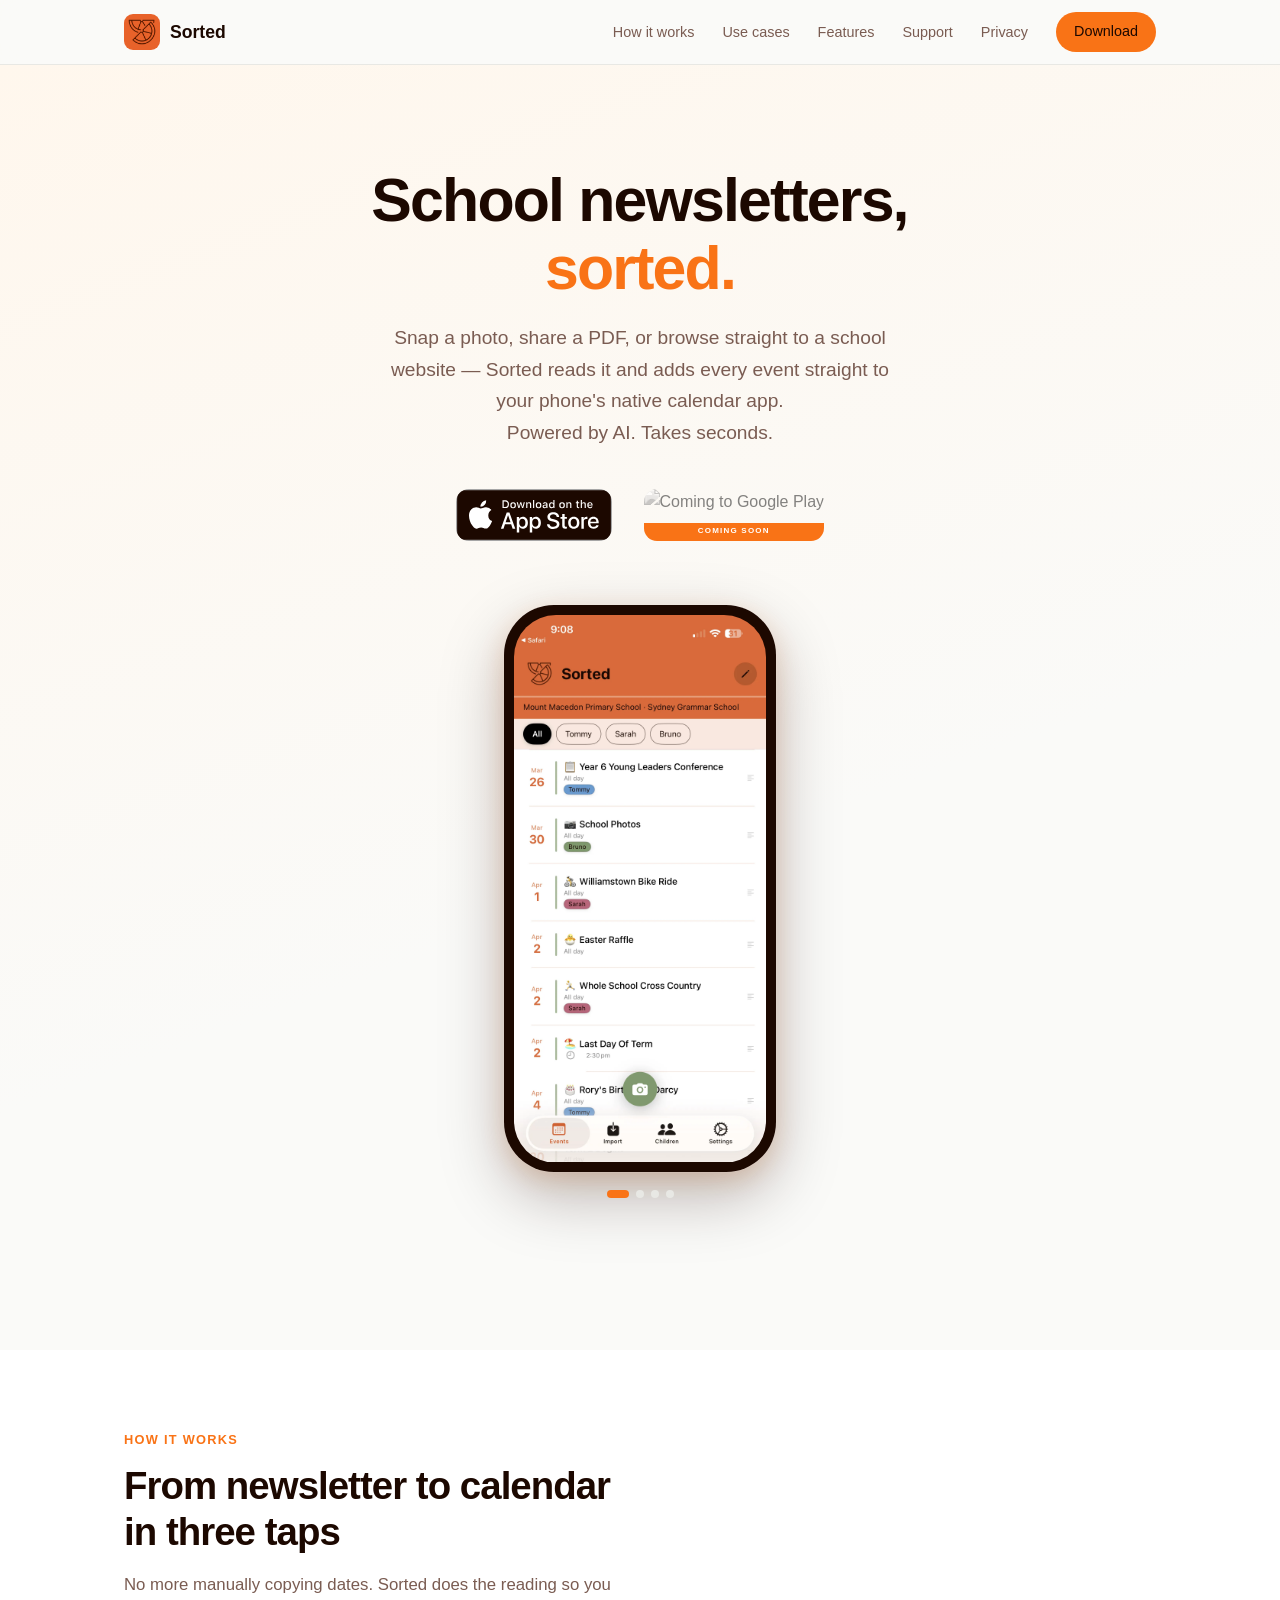
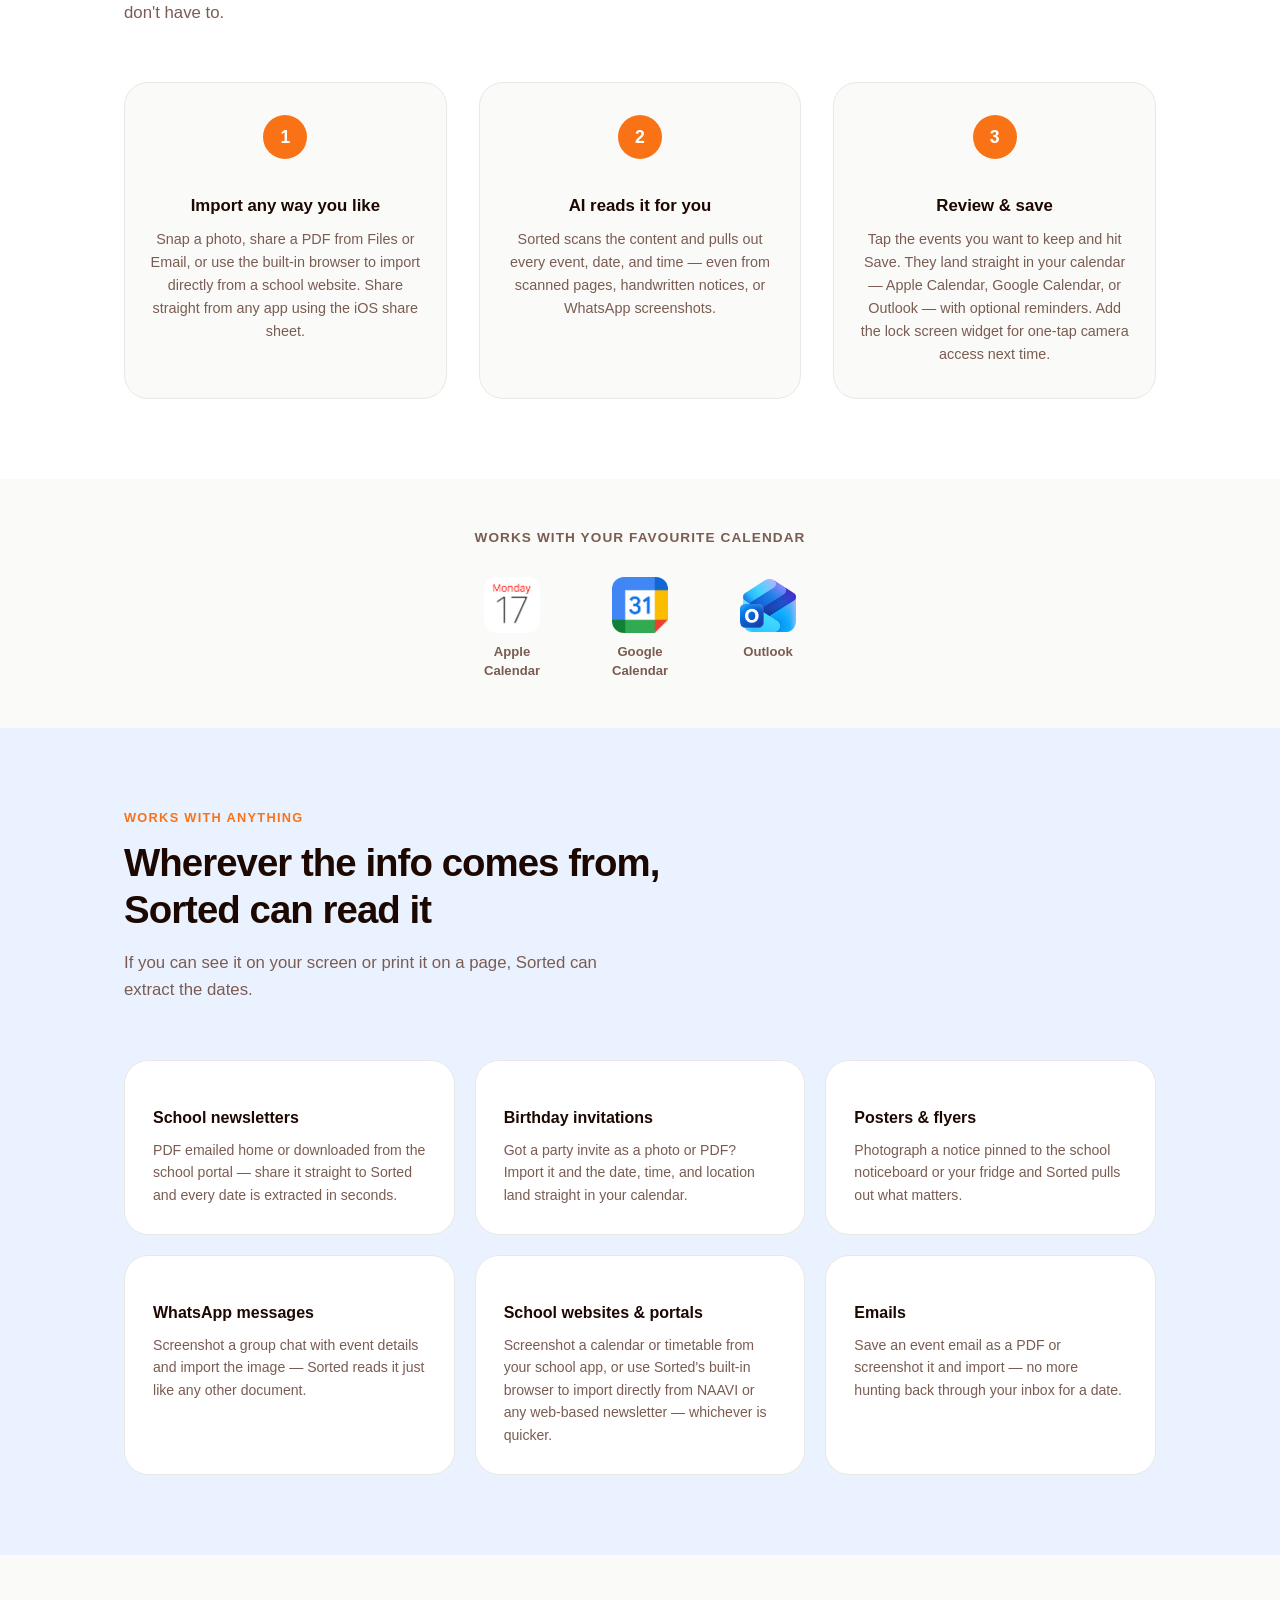
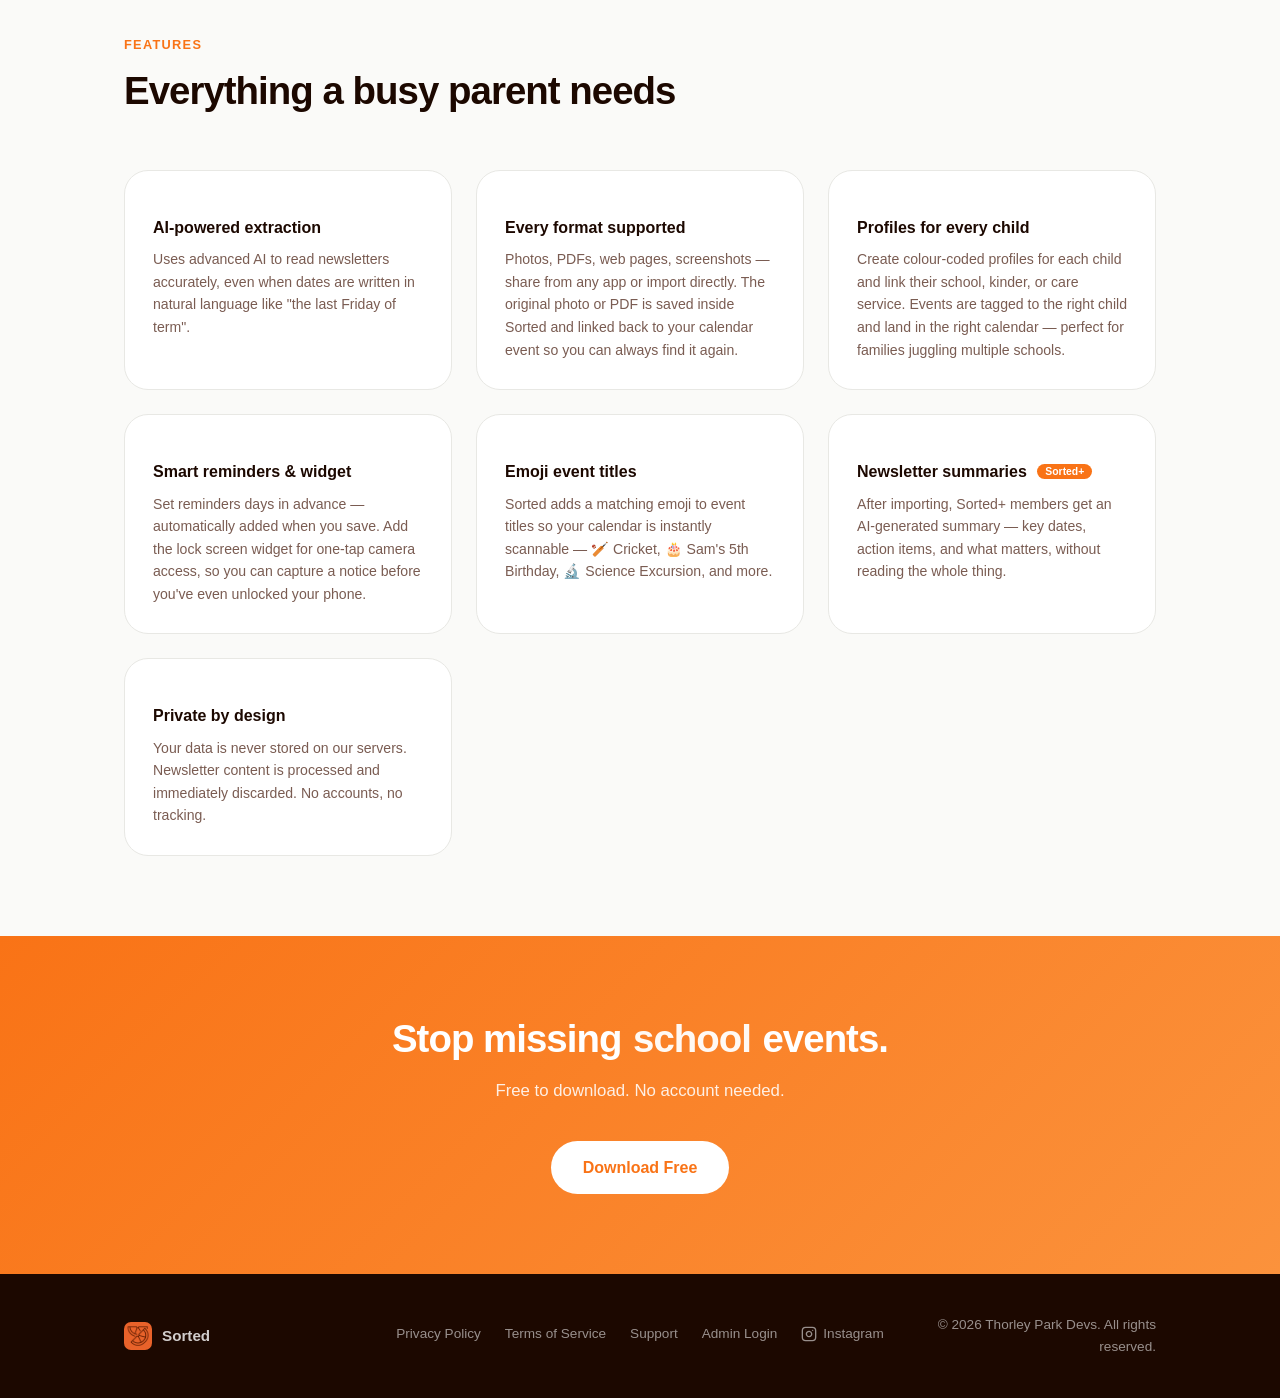
==== commit d7e6dfe0: "Update copyright to Thorley Park Devs across all pages" ====
--- a/index.html
+++ b/index.html
@@ -284,7 +284,7 @@
           Instagram
         </a></li>
       </ul>
-      <span>© 2026 Sorted. All rights reserved.</span>
+      <span>© 2026 Thorley Park Devs. All rights reserved.</span>
     </div>
   </footer>
 
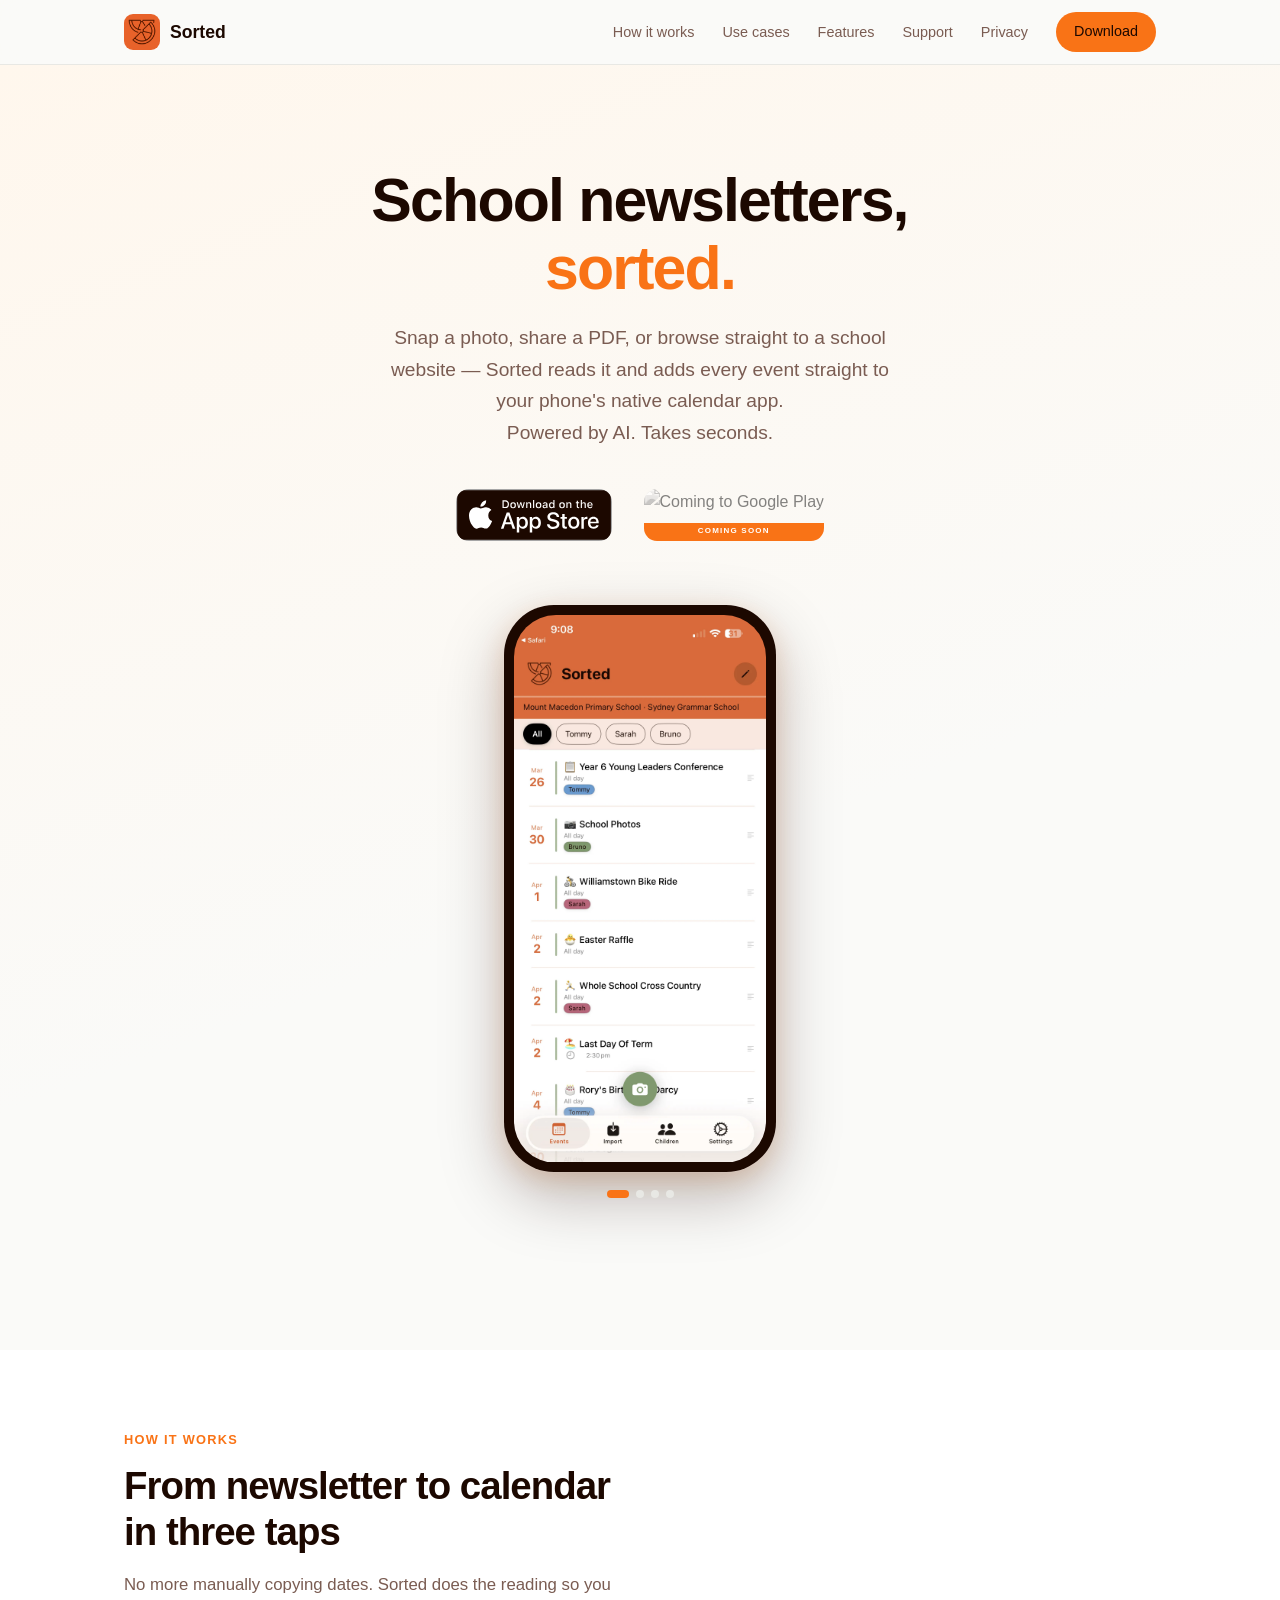
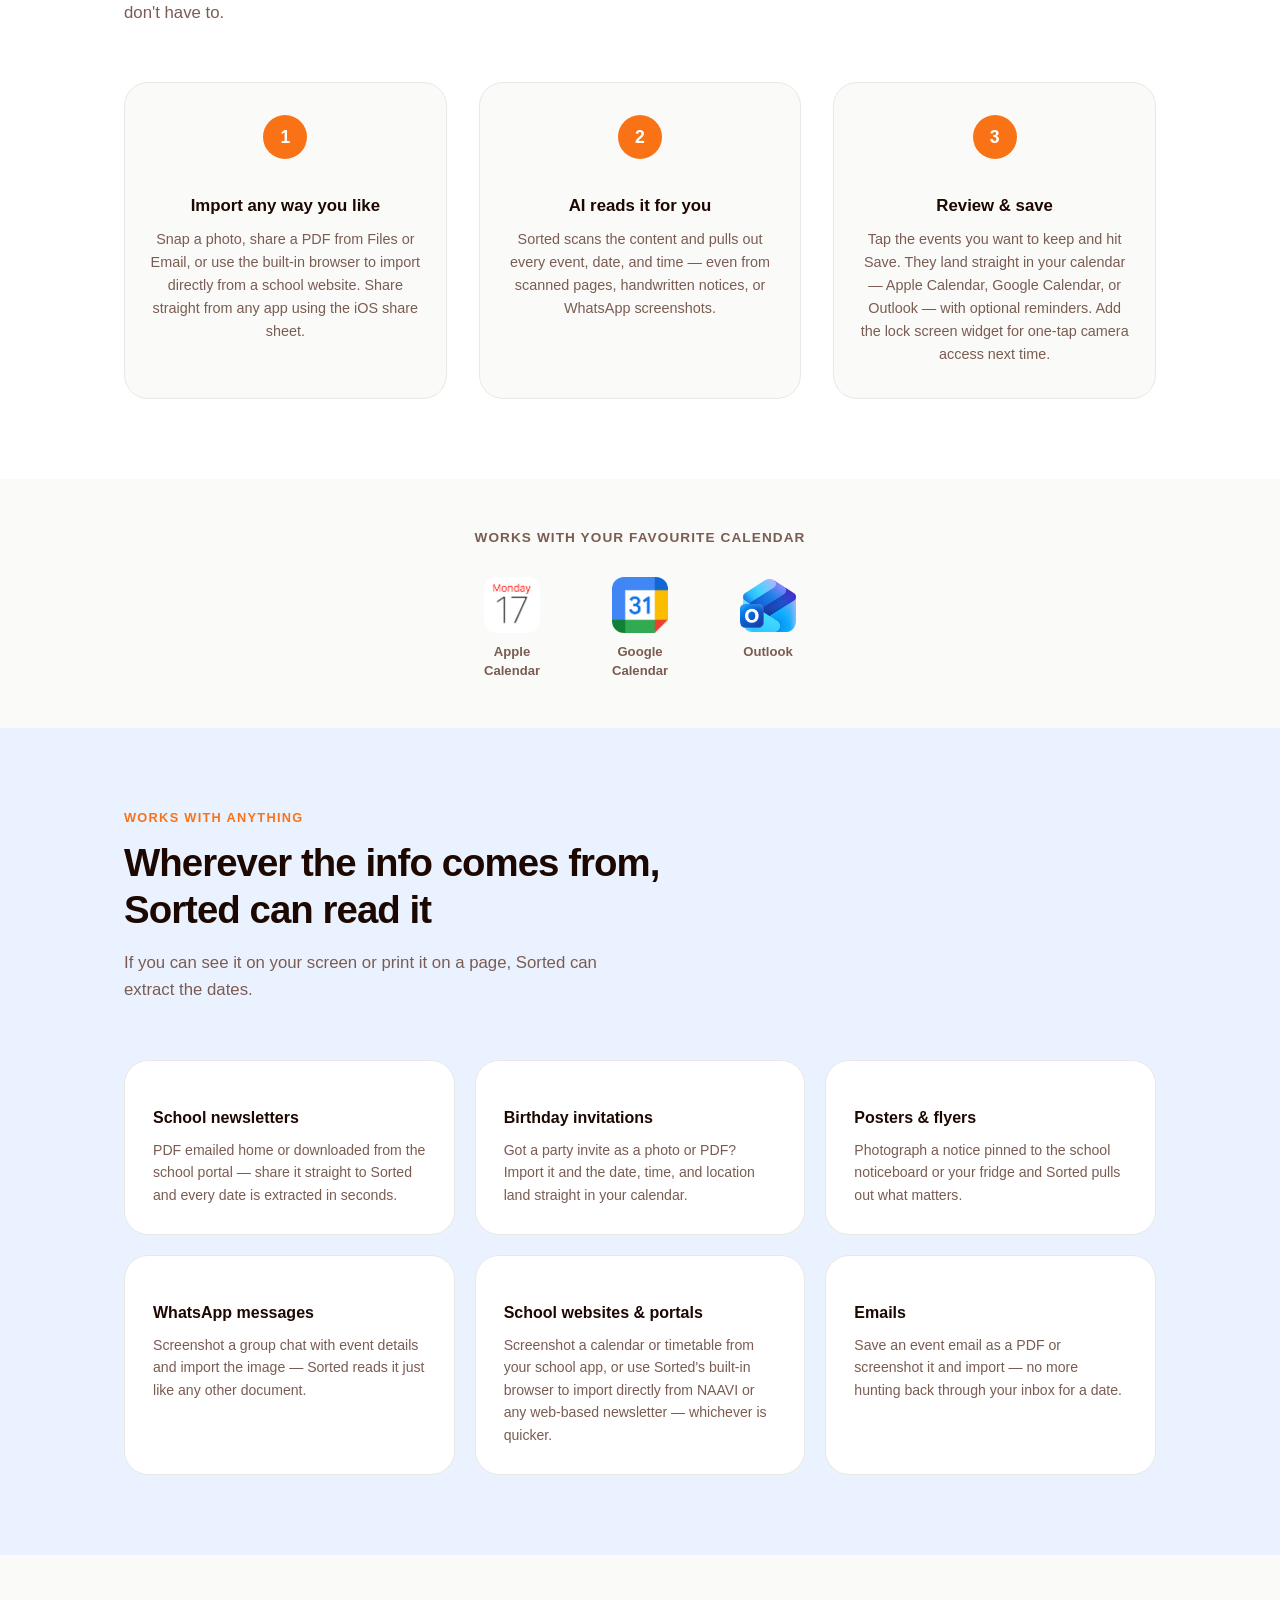
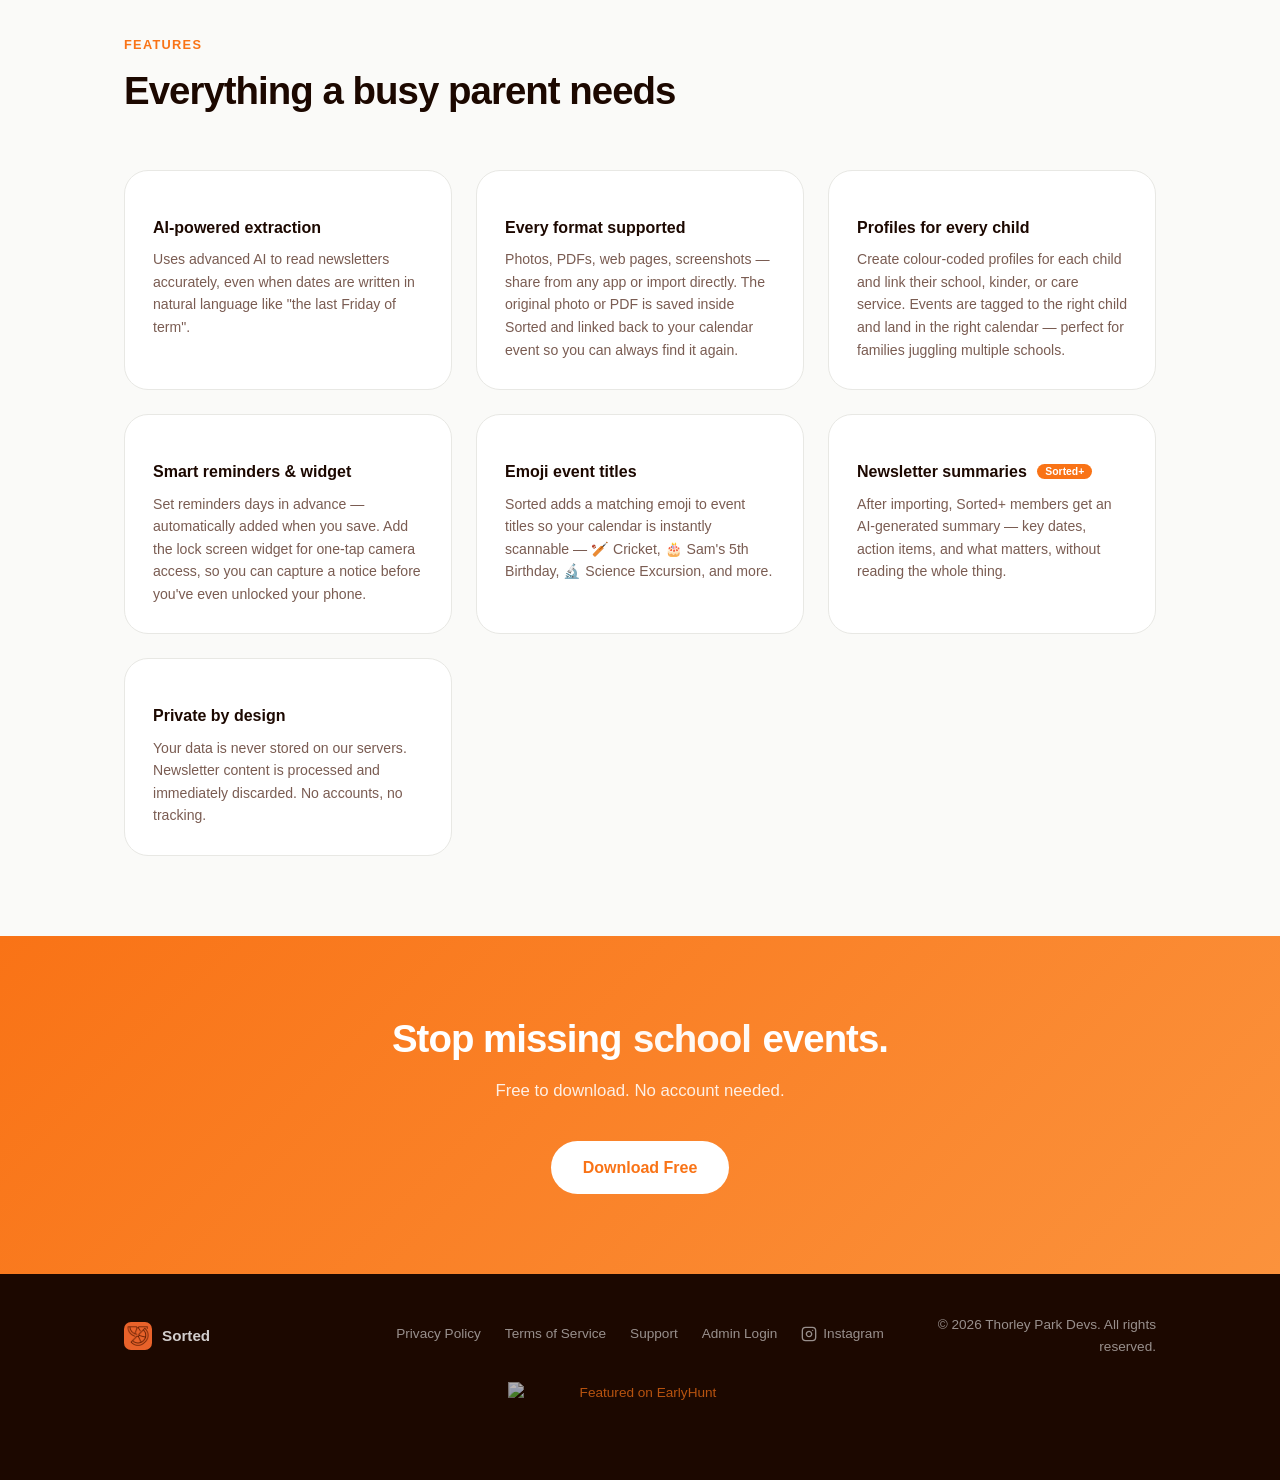
==== commit 1565bf6a: "Add EarlyHunt badge to website footer Co-Authored-By: Claude Opus 4.6 (1M context) <noreply@anthropi" ====
--- a/index.html
+++ b/index.html
@@ -286,6 +286,11 @@
       </ul>
       <span>© 2026 Thorley Park Devs. All rights reserved.</span>
     </div>
+    <div class="footer-badge">
+      <a href="https://earlyhunt.com/project/sorted-school-newsletters-sorted" target="_blank" rel="noopener">
+        <img src="https://earlyhunt.com/badges/earlyhunt-badge-light.svg" alt="Featured on EarlyHunt" width="265" height="58" />
+      </a>
+    </div>
   </footer>
 
   <script>
--- a/style.css
+++ b/style.css
@@ -843,6 +843,17 @@
 
 .footer-links a:hover { color: rgba(255,255,255,0.9); }
 
+.footer-badge {
+  text-align: center;
+  margin-top: 24px;
+  opacity: 0.7;
+  transition: opacity 0.2s;
+}
+
+.footer-badge:hover { opacity: 1; }
+
+.footer-badge img { display: inline-block; }
+
 .footer-instagram {
   display: inline-flex;
   align-items: center;
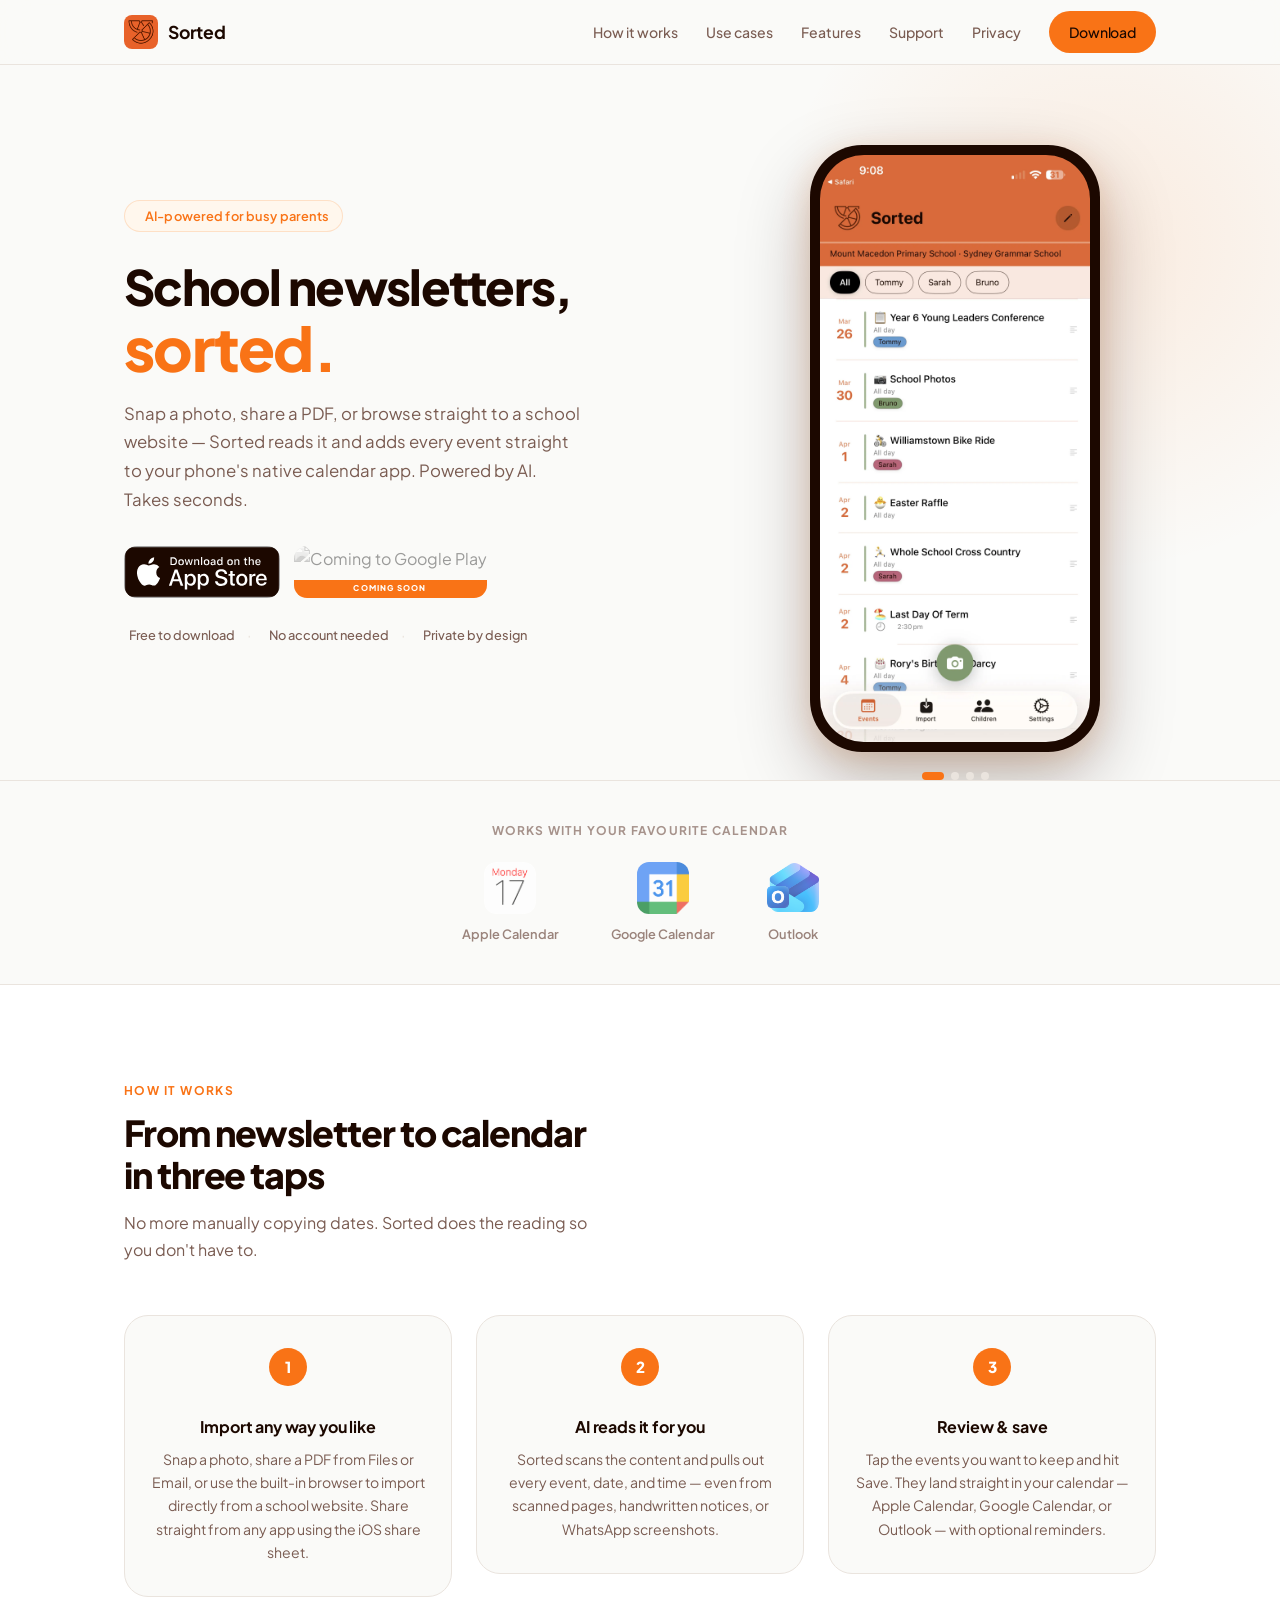
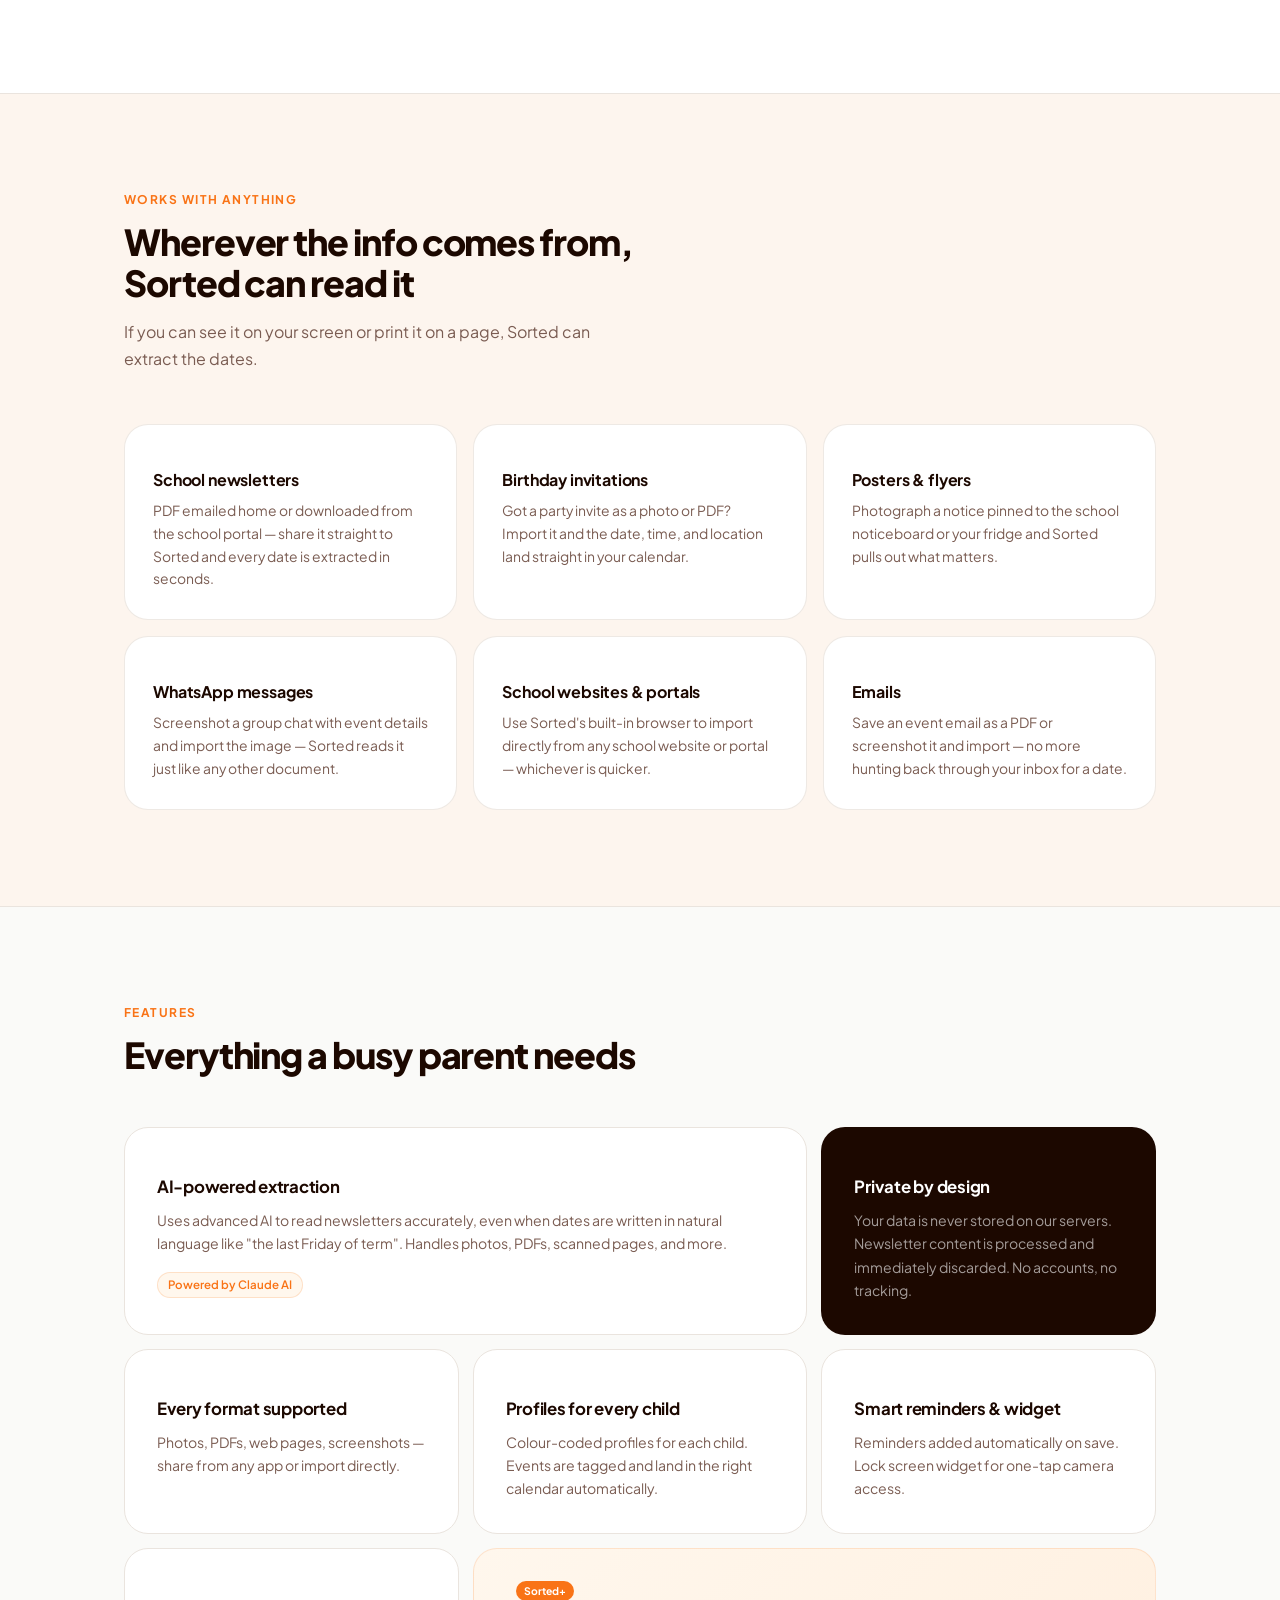
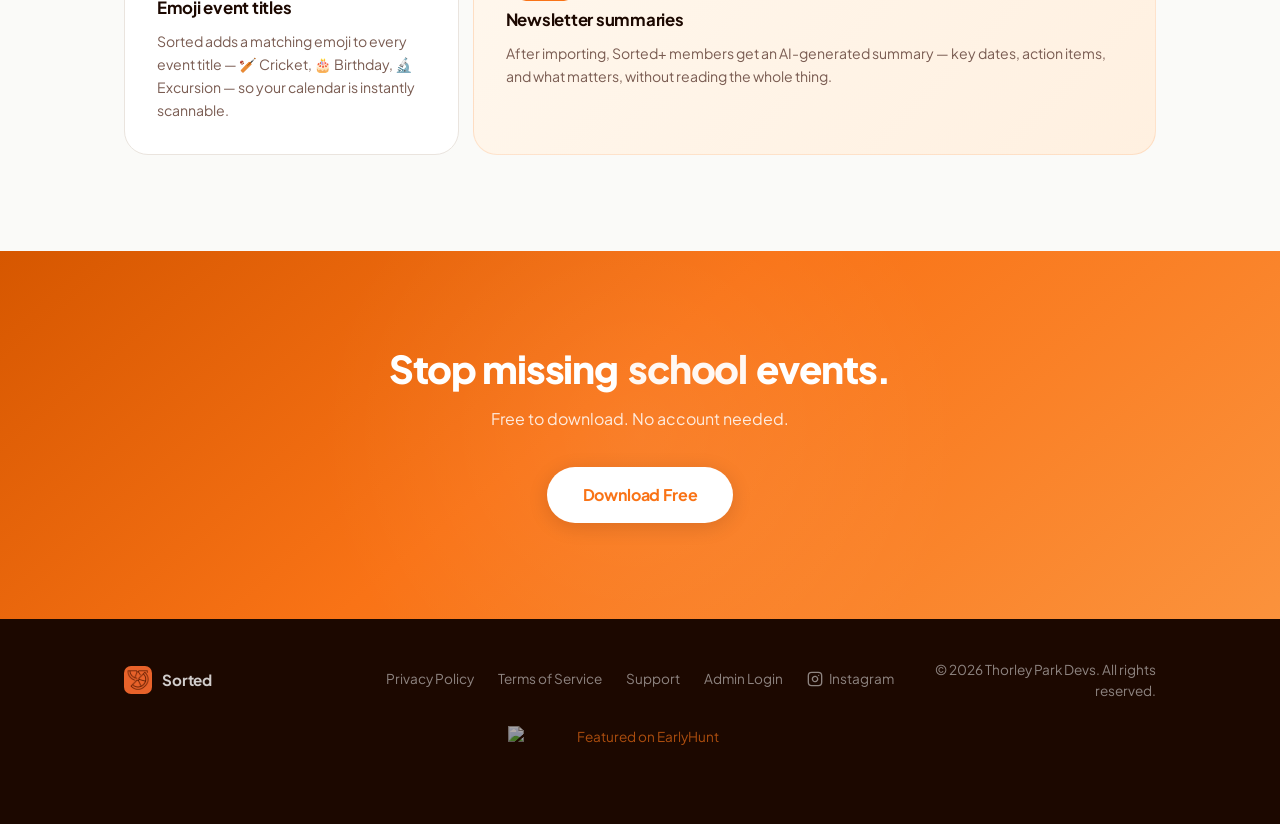
==== commit f7cb7d7a: "Redesign website — 2-col hero, bento features, Plus Jakarta Sans - Hero rebuilt as split layout: cop" ====
--- a/index.html
+++ b/index.html
@@ -16,6 +16,9 @@
   <meta name="twitter:title" content="Sorted — School Newsletters, Sorted." />
   <meta name="twitter:description" content="AI-powered event importer for busy parents. Snap a photo, share a PDF, or browse a school website — every date lands in your calendar in seconds." />
   <meta name="twitter:image" content="https://sortedapp.io/og-image.png" />
+  <link rel="preconnect" href="https://fonts.googleapis.com">
+  <link rel="preconnect" href="https://fonts.gstatic.com" crossorigin>
+  <link href="https://fonts.googleapis.com/css2?family=Plus+Jakarta+Sans:wght@400;500;600;700;800&display=swap" rel="stylesheet">
   <link rel="stylesheet" href="style.css" />
   <link rel="icon" href="icon.png" />
   <script src="https://unpkg.com/@phosphor-icons/web" defer></script>
@@ -59,7 +62,7 @@
         <li><a href="/support">Support</a></li>
         <li><a href="/privacy">Privacy</a></li>
         <li>
-          <a href="https://apple.co/4dzYMIr" target="_blank" rel="noopener" class="btn btn-primary" style="padding:8px 18px;">
+          <a href="https://apple.co/4dzYMIr" target="_blank" rel="noopener" class="btn btn-primary nav-download">
             Download
           </a>
         </li>
@@ -72,80 +75,67 @@
 
   <!-- ── Hero ─────────────────────────────────────────────────────────── -->
   <section class="hero">
-    <div class="container">
-      <h1><span class="h1-cycle"><span class="h1-track"><span>School newsletters,</span><span>Club notices,</span><span>Important dates,</span><span>Birthday parties,</span><span>Any event from anywhere,</span><span>School newsletters,</span></span></span><br><span class="sorted-word">sorted.</span></h1>
-      <p class="hero-sub">
-        Snap a photo, share a PDF, or browse straight to a school website — Sorted
-        reads it and adds every event straight to your phone's native calendar app.<br>
-        Powered by AI. Takes seconds.
-      </p>
-      <div class="hero-actions" id="download">
-        <div class="appstore-coming">
-          <div class="badge-coming-wrap">
-            <a href="https://apple.co/4dzYMIr" target="_blank" rel="noopener">
-              <img src="appstore-badge.svg" alt="Download on the App Store" height="52" />
-            </a>
-          </div>
-          <div class="badge-coming-wrap">
-            <img src="https://upload.wikimedia.org/wikipedia/commons/7/78/Google_Play_Store_badge_EN.svg" alt="Coming to Google Play" height="52" class="badge-greyed" />
-            <div class="coming-banner">COMING SOON</div>
-          </div>
-        </div>
-      </div>
-
-      <!-- Real app screenshot in phone frame -->
-      <div class="hero-phone">
-        <div class="hero-phone-frame">
-          <!-- Demo video plays first -->
-          <video class="demo-video" src="demo.mp4" autoplay muted playsinline preload="auto"></video>
-          <!-- Screenshots carousel (hidden until video ends) -->
-          <div class="carousel-clip" style="display:none;">
-            <div class="screenshot-track">
-              <img src="screenshot.webp"   alt="Sorted app – events list"   loading="eager" />
-              <img src="screenshot1a.webp" alt="Sorted app – detail view"  loading="lazy" />
-              <img src="screenshot2.webp"  alt="Sorted app – import view"  loading="lazy" />
-              <img src="screenshot3.webp"  alt="Sorted app – calendar view" loading="lazy" />
+    <div class="hero-glow" aria-hidden="true"></div>
+    <div class="container hero-container">
+
+      <div class="hero-content">
+        <div class="hero-eyebrow">
+          <i class="ph ph-sparkle"></i>
+          AI-powered for busy parents
+        </div>
+        <h1>
+          <span class="h1-cycle"><span class="h1-track"><span>School newsletters,</span><span>Club notices,</span><span>Important dates,</span><span>Birthday parties,</span><span>Any event from anywhere,</span><span>School newsletters,</span></span></span>
+          <span class="sorted-word">sorted.</span>
+        </h1>
+        <p class="hero-sub">
+          Snap a photo, share a PDF, or browse straight to a school website — Sorted
+          reads it and adds every event straight to your phone's native calendar app.
+          Powered by AI. Takes seconds.
+        </p>
+        <div class="hero-actions" id="download">
+          <div class="appstore-coming">
+            <div class="badge-coming-wrap">
+              <a href="https://apple.co/4dzYMIr" target="_blank" rel="noopener">
+                <img src="appstore-badge.svg" alt="Download on the App Store" height="52" />
+              </a>
+            </div>
+            <div class="badge-coming-wrap">
+              <img src="https://upload.wikimedia.org/wikipedia/commons/7/78/Google_Play_Store_badge_EN.svg" alt="Coming to Google Play" height="52" class="badge-greyed" />
+              <div class="coming-banner">COMING SOON</div>
             </div>
           </div>
         </div>
-        <div class="carousel-dots" aria-hidden="true" style="display:none;">
-          <button class="dot active" data-index="0"></button>
-          <button class="dot"        data-index="1"></button>
-          <button class="dot"        data-index="2"></button>
-          <button class="dot"        data-index="3"></button>
-        </div>
-      </div>
-
-    </div>
-  </section>
-
-  <!-- ── How it works ──────────────────────────────────────────────────── -->
-  <section class="how" id="how-it-works">
-    <div class="container">
-      <div class="section-label">How it works</div>
-      <h2 class="section-title">From newsletter to calendar<br>in three taps</h2>
-      <p class="section-sub">No more manually copying dates. Sorted does the reading so you don't have to.</p>
-
-      <div class="steps">
-        <div class="step">
-          <div class="step-number">1</div>
-          <div class="step-icon"><i class="ph ph-file-text"></i></div>
-          <h3>Import any way you like</h3>
-          <p>Snap a photo, share a PDF from Files or Email, or use the built-in browser to import directly from a school website. Share straight from any app using the iOS share sheet.</p>
-        </div>
-        <div class="step">
-          <div class="step-number">2</div>
-          <div class="step-icon"><i class="ph ph-sparkle"></i></div>
-          <h3>AI reads it for you</h3>
-          <p>Sorted scans the content and pulls out every event, date, and time — even from scanned pages, handwritten notices, or WhatsApp screenshots.</p>
-        </div>
-        <div class="step">
-          <div class="step-number">3</div>
-          <div class="step-icon"><i class="ph ph-calendar-check"></i></div>
-          <h3>Review &amp; save</h3>
-          <p>Tap the events you want to keep and hit Save. They land straight in your calendar — Apple Calendar, Google Calendar, or Outlook — with optional reminders. Add the lock screen widget for one-tap camera access next time.</p>
-        </div>
-      </div>
+        <div class="hero-trust">
+          <span class="hero-trust-item"><i class="ph ph-check-circle"></i>Free to download</span>
+          <span class="hero-trust-sep" aria-hidden="true">·</span>
+          <span class="hero-trust-item"><i class="ph ph-check-circle"></i>No account needed</span>
+          <span class="hero-trust-sep" aria-hidden="true">·</span>
+          <span class="hero-trust-item"><i class="ph ph-check-circle"></i>Private by design</span>
+        </div>
+      </div>
+
+      <div class="hero-visual">
+        <div class="hero-phone">
+          <div class="hero-phone-frame">
+            <video class="demo-video" src="demo.mp4" autoplay muted playsinline preload="auto"></video>
+            <div class="carousel-clip" style="display:none;">
+              <div class="screenshot-track">
+                <img src="screenshot.webp"   alt="Sorted app – events list"   loading="eager" />
+                <img src="screenshot1a.webp" alt="Sorted app – detail view"  loading="lazy" />
+                <img src="screenshot2.webp"  alt="Sorted app – import view"  loading="lazy" />
+                <img src="screenshot3.webp"  alt="Sorted app – calendar view" loading="lazy" />
+              </div>
+            </div>
+          </div>
+          <div class="carousel-dots" aria-hidden="true" style="display:none;">
+            <button class="dot active" data-index="0"></button>
+            <button class="dot"        data-index="1"></button>
+            <button class="dot"        data-index="2"></button>
+            <button class="dot"        data-index="3"></button>
+          </div>
+        </div>
+      </div>
+
     </div>
   </section>
 
@@ -155,16 +145,48 @@
       <p class="calendar-strip-label">Works with your favourite calendar</p>
       <div class="calendar-strip-logos">
         <div class="calendar-logo">
-          <img src="apple-calendar.png" alt="Apple Calendar" width="56" height="56" />
+          <img src="apple-calendar.png" alt="Apple Calendar" width="52" height="52" />
           <span>Apple Calendar</span>
         </div>
         <div class="calendar-logo">
-          <img src="google-calendar.png" alt="Google Calendar" width="56" height="56" />
+          <img src="google-calendar.png" alt="Google Calendar" width="52" height="52" />
           <span>Google Calendar</span>
         </div>
         <div class="calendar-logo">
-          <img src="outlook-calendar.png" alt="Microsoft Outlook" width="56" height="56" />
+          <img src="outlook-calendar.png" alt="Microsoft Outlook" width="52" height="52" />
           <span>Outlook</span>
+        </div>
+      </div>
+    </div>
+  </section>
+
+  <!-- ── How it works ──────────────────────────────────────────────────── -->
+  <section class="how" id="how-it-works">
+    <div class="container">
+      <div class="section-eyebrow" data-reveal>How it works</div>
+      <h2 class="section-title" data-reveal data-delay="1">From newsletter to calendar<br>in three taps</h2>
+      <p class="section-sub" data-reveal data-delay="2">No more manually copying dates. Sorted does the reading so you don't have to.</p>
+
+      <div class="steps">
+        <div class="step" data-reveal data-delay="1">
+          <div class="step-number">1</div>
+          <div class="step-icon"><i class="ph ph-file-text"></i></div>
+          <h3>Import any way you like</h3>
+          <p>Snap a photo, share a PDF from Files or Email, or use the built-in browser to import directly from a school website. Share straight from any app using the iOS share sheet.</p>
+        </div>
+        <div class="step-arrow" aria-hidden="true"><i class="ph ph-arrow-right"></i></div>
+        <div class="step" data-reveal data-delay="2">
+          <div class="step-number">2</div>
+          <div class="step-icon"><i class="ph ph-sparkle"></i></div>
+          <h3>AI reads it for you</h3>
+          <p>Sorted scans the content and pulls out every event, date, and time — even from scanned pages, handwritten notices, or WhatsApp screenshots.</p>
+        </div>
+        <div class="step-arrow" aria-hidden="true"><i class="ph ph-arrow-right"></i></div>
+        <div class="step" data-reveal data-delay="3">
+          <div class="step-number">3</div>
+          <div class="step-icon"><i class="ph ph-calendar-check"></i></div>
+          <h3>Review &amp; save</h3>
+          <p>Tap the events you want to keep and hit Save. They land straight in your calendar — Apple Calendar, Google Calendar, or Outlook — with optional reminders.</p>
         </div>
       </div>
     </div>
@@ -173,37 +195,37 @@
   <!-- ── Use Cases ─────────────────────────────────────────────────────── -->
   <section class="use-cases" id="use-cases">
     <div class="container">
-      <div class="section-label">Works with anything</div>
-      <h2 class="section-title">Wherever the info comes from,<br>Sorted can read it</h2>
-      <p class="section-sub">If you can see it on your screen or print it on a page, Sorted can extract the dates.</p>
+      <div class="section-eyebrow" data-reveal>Works with anything</div>
+      <h2 class="section-title" data-reveal data-delay="1">Wherever the info comes from,<br>Sorted can read it</h2>
+      <p class="section-sub" data-reveal data-delay="2">If you can see it on your screen or print it on a page, Sorted can extract the dates.</p>
 
       <div class="use-cases-grid">
-        <div class="use-case-card">
+        <div class="use-case-card" data-reveal data-delay="1">
           <span class="use-case-icon"><i class="ph ph-newspaper"></i></span>
           <h3>School newsletters</h3>
           <p>PDF emailed home or downloaded from the school portal — share it straight to Sorted and every date is extracted in seconds.</p>
         </div>
-        <div class="use-case-card">
+        <div class="use-case-card" data-reveal data-delay="2">
           <span class="use-case-icon"><i class="ph ph-gift"></i></span>
           <h3>Birthday invitations</h3>
           <p>Got a party invite as a photo or PDF? Import it and the date, time, and location land straight in your calendar.</p>
         </div>
-        <div class="use-case-card">
+        <div class="use-case-card" data-reveal data-delay="3">
           <span class="use-case-icon"><i class="ph ph-image-square"></i></span>
           <h3>Posters &amp; flyers</h3>
           <p>Photograph a notice pinned to the school noticeboard or your fridge and Sorted pulls out what matters.</p>
         </div>
-        <div class="use-case-card">
+        <div class="use-case-card" data-reveal data-delay="4">
           <span class="use-case-icon"><i class="ph ph-chat-circle-dots"></i></span>
           <h3>WhatsApp messages</h3>
           <p>Screenshot a group chat with event details and import the image — Sorted reads it just like any other document.</p>
         </div>
-        <div class="use-case-card">
+        <div class="use-case-card" data-reveal data-delay="5">
           <span class="use-case-icon"><i class="ph ph-globe"></i></span>
           <h3>School websites &amp; portals</h3>
-          <p>Screenshot a calendar or timetable from your school app, or use Sorted's built-in browser to import directly from NAAVI or any web-based newsletter — whichever is quicker.</p>
-        </div>
-        <div class="use-case-card">
+          <p>Use Sorted's built-in browser to import directly from any school website or portal — whichever is quicker.</p>
+        </div>
+        <div class="use-case-card" data-reveal data-delay="6">
           <span class="use-case-icon"><i class="ph ph-envelope-open"></i></span>
           <h3>Emails</h3>
           <p>Save an event email as a PDF or screenshot it and import — no more hunting back through your inbox for a date.</p>
@@ -215,53 +237,69 @@
   <!-- ── Features ──────────────────────────────────────────────────────── -->
   <section class="features" id="features">
     <div class="container">
-      <div class="section-label">Features</div>
-      <h2 class="section-title">Everything a busy parent needs</h2>
-
-      <div class="features-grid">
-        <div class="feature-card">
-          <span class="feature-icon"><i class="ph ph-robot"></i></span>
+      <div class="section-eyebrow" data-reveal>Features</div>
+      <h2 class="section-title" data-reveal data-delay="1">Everything a busy parent needs</h2>
+
+      <div class="bento-grid" data-reveal data-delay="2">
+
+        <!-- Row 1 -->
+        <div class="bento-card bento-span2">
+          <span class="bento-icon"><i class="ph ph-robot"></i></span>
           <h3>AI-powered extraction</h3>
-          <p>Uses advanced AI to read newsletters accurately, even when dates are written in natural language like "the last Friday of term".</p>
-        </div>
-        <div class="feature-card">
-          <span class="feature-icon"><i class="ph ph-image"></i></span>
-          <h3>Every format supported</h3>
-          <p>Photos, PDFs, web pages, screenshots — share from any app or import directly. The original photo or PDF is saved inside Sorted and linked back to your calendar event so you can always find it again.</p>
-        </div>
-        <div class="feature-card">
-          <span class="feature-icon"><i class="ph ph-users-three"></i></span>
-          <h3>Profiles for every child</h3>
-          <p>Create colour-coded profiles for each child and link their school, kinder, or care service. Events are tagged to the right child and land in the right calendar — perfect for families juggling multiple schools.</p>
-        </div>
-        <div class="feature-card">
-          <span class="feature-icon"><i class="ph ph-bell"></i></span>
-          <h3>Smart reminders &amp; widget</h3>
-          <p>Set reminders days in advance — automatically added when you save. Add the lock screen widget for one-tap camera access, so you can capture a notice before you've even unlocked your phone.</p>
-        </div>
-        <div class="feature-card">
-          <span class="feature-icon"><i class="ph ph-smiley"></i></span>
-          <h3>Emoji event titles</h3>
-          <p>Sorted adds a matching emoji to event titles so your calendar is instantly scannable — 🏏 Cricket, 🎂 Sam's 5th Birthday, 🔬 Science Excursion, and more.</p>
-        </div>
-        <div class="feature-card">
-          <span class="feature-icon"><i class="ph ph-article"></i></span>
-          <h3>Newsletter summaries <span class="pro-badge">Sorted+</span></h3>
-          <p>After importing, Sorted+ members get an AI-generated summary — key dates, action items, and what matters, without reading the whole thing.</p>
-        </div>
-        <div class="feature-card">
-          <span class="feature-icon"><i class="ph ph-lock"></i></span>
+          <p>Uses advanced AI to read newsletters accurately, even when dates are written in natural language like "the last Friday of term". Handles photos, PDFs, scanned pages, and more.</p>
+          <div class="bento-tag">Powered by Claude AI</div>
+        </div>
+
+        <div class="bento-card bento-dark">
+          <span class="bento-icon"><i class="ph ph-lock"></i></span>
           <h3>Private by design</h3>
           <p>Your data is never stored on our servers. Newsletter content is processed and immediately discarded. No accounts, no tracking.</p>
         </div>
+
+        <!-- Row 2 -->
+        <div class="bento-card">
+          <span class="bento-icon"><i class="ph ph-image"></i></span>
+          <h3>Every format supported</h3>
+          <p>Photos, PDFs, web pages, screenshots — share from any app or import directly.</p>
+        </div>
+
+        <div class="bento-card">
+          <span class="bento-icon"><i class="ph ph-users-three"></i></span>
+          <h3>Profiles for every child</h3>
+          <p>Colour-coded profiles for each child. Events are tagged and land in the right calendar automatically.</p>
+        </div>
+
+        <div class="bento-card">
+          <span class="bento-icon"><i class="ph ph-bell"></i></span>
+          <h3>Smart reminders &amp; widget</h3>
+          <p>Reminders added automatically on save. Lock screen widget for one-tap camera access.</p>
+        </div>
+
+        <!-- Row 3 -->
+        <div class="bento-card">
+          <span class="bento-icon"><i class="ph ph-smiley"></i></span>
+          <h3>Emoji event titles</h3>
+          <p>Sorted adds a matching emoji to every event title — 🏏 Cricket, 🎂 Birthday, 🔬 Excursion — so your calendar is instantly scannable.</p>
+        </div>
+
+        <div class="bento-card bento-span2 bento-plus">
+          <div class="bento-plus-header">
+            <span class="bento-icon"><i class="ph ph-article"></i></span>
+            <span class="pro-badge">Sorted+</span>
+          </div>
+          <h3>Newsletter summaries</h3>
+          <p>After importing, Sorted+ members get an AI-generated summary — key dates, action items, and what matters, without reading the whole thing.</p>
+        </div>
+
       </div>
     </div>
   </section>
 
   <!-- ── CTA ────────────────────────────────────────────────────────────── -->
   <section class="cta">
+    <div class="cta-glow" aria-hidden="true"></div>
     <div class="container">
-      <h2><span>Stop missing</span><span class="cta-cycle-wrap"><span class="cta-cycle"><span class="cta-cycle-track"><span>school</span><span>club</span><span>work</span><span>family</span><span>life</span><span>school</span></span></span></span><span>events.</span></h2>
+      <h2><span>Stop missing </span><span class="cta-cycle-wrap"><span class="cta-cycle"><span class="cta-cycle-track"><span>school</span><span>club</span><span>work</span><span>family</span><span>life</span><span>school</span></span></span></span><span> events.</span></h2>
       <p>Free to download. No account needed.</p>
       <a href="https://apple.co/4dzYMIr" target="_blank" rel="noopener" class="btn-white">Download Free</a>
     </div>
@@ -294,6 +332,7 @@
   </footer>
 
   <script>
+    // Nav toggle
     const toggle = document.querySelector('.nav-toggle');
     const links  = document.querySelector('.nav-links');
     toggle.addEventListener('click', () => {
@@ -309,6 +348,17 @@
       });
     });
 
+    // Scroll reveal
+    const revealObs = new IntersectionObserver((entries) => {
+      entries.forEach(e => {
+        if (e.isIntersecting) {
+          e.target.classList.add('revealed');
+          revealObs.unobserve(e.target);
+        }
+      });
+    }, { threshold: 0.1 });
+    document.querySelectorAll('[data-reveal]').forEach(el => revealObs.observe(el));
+
     // Demo video → Screenshot carousel
     (function () {
       const video = document.querySelector('.demo-video');
@@ -348,7 +398,6 @@
       function startCarousel() {
         if (carouselStarted) return;
         carouselStarted = true;
-        // Crossfade: fade out video, show carousel
         video.style.transition = 'opacity 0.5s ease';
         video.style.opacity = '0';
         clip.style.display = '';
@@ -368,10 +417,7 @@
         }, 600);
       }
 
-      // When video ends, transition to screenshots
       video.addEventListener('ended', startCarousel);
-
-      // Fallback: if video fails to load, show carousel immediately
       video.addEventListener('error', () => {
         video.style.display = 'none';
         clip.style.display = '';
@@ -385,7 +431,6 @@
         pause(); goTo(+d.dataset.index, true); play();
       }));
 
-      // Swipe support
       let x0 = null;
       track.addEventListener('touchstart', e => { x0 = e.touches[0].clientX; pause(); }, { passive: true });
       track.addEventListener('touchend', e => {
@@ -395,12 +440,10 @@
         x0 = null; play();
       }, { passive: true });
 
-      // Pause carousel on hover (but don't pause video)
       const phone = document.querySelector('.hero-phone');
       phone.addEventListener('mouseenter', () => { if (carouselStarted) pause(); });
       phone.addEventListener('mouseleave', () => { if (carouselStarted && !finished) play(); });
     })();
-
   </script>
 </body>
 </html>
--- a/style.css
+++ b/style.css
@@ -1,21 +1,23 @@
 /* ── Sorted Website — Shared Styles ─────────────────────────────────────── */
 
 :root {
-  --orange:       #F97316;
-  --orange-dark:  #EA6C00;
-  --orange-light: #FFF7ED;
-  --sage:         #6B8F71;
-  --sage-light:   #EEF3EE;
-  --choc:         #1C0800;   /* brand dark — replaces black everywhere */
-  --text:         #1C0800;
+  --orange:         #F97316;
+  --orange-dark:    #EA6C00;
+  --orange-light:   #FFF7ED;
+  --sage:           #6B8F71;
+  --sage-light:     #EEF3EE;
+  --choc:           #1C0800;
+  --text:           #1C0800;
   --text-secondary: #7A5C52;
-  --surface:      #FFFFFF;
-  --bg:           #FAFAF8;
-  --border:       #E8E8E4;
-  --radius:       14px;
-  --radius-lg:    24px;
-  --shadow:       0 2px 16px rgba(28,8,0,0.08);
-  --shadow-lg:    0 8px 40px rgba(28,8,0,0.12);
+  --surface:        #FFFFFF;
+  --bg:             #FAFAF8;
+  --bg-warm:        #FDF5EE;
+  --border:         #EAE4DE;
+  --radius:         14px;
+  --radius-lg:      24px;
+  --shadow:         0 2px 16px rgba(28,8,0,0.07);
+  --shadow-lg:      0 8px 40px rgba(28,8,0,0.11);
+  --font:           'Plus Jakarta Sans', -apple-system, BlinkMacSystemFont, "Segoe UI", Roboto, sans-serif;
 }
 
 *, *::before, *::after { box-sizing: border-box; margin: 0; padding: 0; }
@@ -23,7 +25,7 @@
 html { font-size: 16px; scroll-behavior: smooth; }
 
 body {
-  font-family: -apple-system, BlinkMacSystemFont, "Segoe UI", Roboto, sans-serif;
+  font-family: var(--font);
   color: var(--text);
   background: var(--bg);
   line-height: 1.6;
@@ -32,7 +34,6 @@
 
 a { color: var(--orange); text-decoration: none; }
 a:hover { color: var(--orange-dark); }
-
 img { max-width: 100%; display: block; }
 
 /* ── Layout ──────────────────────────────────────────────────────────────── */
@@ -43,7 +44,23 @@
   padding: 0 24px;
 }
 
-section { padding: 80px 0; }
+section { padding: 96px 0; }
+
+/* ── Scroll Reveal ───────────────────────────────────────────────────────── */
+
+[data-reveal] {
+  opacity: 0;
+  transform: translateY(18px);
+  transition: opacity 0.65s cubic-bezier(0.22, 1, 0.36, 1),
+              transform 0.65s cubic-bezier(0.22, 1, 0.36, 1);
+}
+[data-reveal].revealed       { opacity: 1; transform: none; }
+[data-delay="1"]             { transition-delay: 0.08s; }
+[data-delay="2"]             { transition-delay: 0.16s; }
+[data-delay="3"]             { transition-delay: 0.24s; }
+[data-delay="4"]             { transition-delay: 0.32s; }
+[data-delay="5"]             { transition-delay: 0.40s; }
+[data-delay="6"]             { transition-delay: 0.48s; }
 
 /* ── Nav ─────────────────────────────────────────────────────────────────── */
 
@@ -51,10 +68,9 @@
   position: sticky;
   top: 0;
   z-index: 100;
-  isolation: isolate;
-  background: rgba(250, 250, 248, 0.88);
-  backdrop-filter: blur(12px);
-  -webkit-backdrop-filter: blur(12px);
+  background: rgba(250,250,248,0.88);
+  backdrop-filter: blur(16px);
+  -webkit-backdrop-filter: blur(16px);
   border-bottom: 1px solid var(--border);
 }
 
@@ -73,22 +89,17 @@
   font-size: 1.1rem;
   color: var(--text);
   text-decoration: none;
+  letter-spacing: -0.01em;
 }
 
 .nav-logo-icon {
-  width: 36px;
-  height: 36px;
-  border-radius: 9px;
+  width: 34px;
+  height: 34px;
+  border-radius: 8px;
   overflow: hidden;
   flex-shrink: 0;
 }
-
-.nav-logo-icon img {
-  width: 100%;
-  height: 100%;
-  object-fit: cover;
-  display: block;
-}
+.nav-logo-icon img { width: 100%; height: 100%; object-fit: cover; display: block; }
 
 .nav-links {
   display: flex;
@@ -99,12 +110,11 @@
 
 .nav-links a {
   color: var(--text-secondary);
-  font-size: 0.9rem;
+  font-size: 0.88rem;
   font-weight: 500;
   transition: color 0.15s;
 }
-
-.nav-links a:hover { color: var(--orange); }
+.nav-links a:hover { color: var(--text); }
 
 .btn {
   display: inline-flex;
@@ -113,31 +123,30 @@
   padding: 10px 20px;
   border-radius: 50px;
   font-weight: 600;
-  font-size: 0.9rem;
+  font-size: 0.88rem;
+  font-family: var(--font);
   transition: all 0.15s;
   cursor: pointer;
   border: none;
   text-decoration: none;
+  letter-spacing: -0.01em;
 }
 
 .btn-primary {
   background: var(--orange);
   color: #fff;
 }
-
 .btn-primary:hover {
   background: var(--orange-dark);
   color: #fff;
   transform: translateY(-1px);
-  box-shadow: 0 4px 16px rgba(249,115,22,0.35);
-}
-
-/* Nav Download button: dark text, white on hover */
-.nav-links .btn-primary { color: var(--choc); }
-.nav-links .btn-primary:hover { color: #fff; }
-
-/* Prose pages: prevent orange link colour bleeding into buttons */
-.prose-body .btn-primary { color: #fff; }
+  box-shadow: 0 4px 16px rgba(249,115,22,0.3);
+}
+
+.nav-download { color: var(--choc) !important; }
+.nav-download:hover { color: #fff !important; }
+
+.prose-body .btn-primary,
 .prose-body .btn-primary:hover { color: #fff; }
 
 .btn-outline {
@@ -145,34 +154,70 @@
   color: var(--orange);
   border: 1.5px solid var(--orange);
 }
-
-.btn-outline:hover {
+.btn-outline:hover { background: var(--orange-light); color: var(--orange); }
+
+/* ── Hero ─────────────────────────────────────────────────────────────────── */
+
+.hero {
+  padding: 80px 0 0;
+  background: var(--bg);
+  position: relative;
+  overflow: hidden;
+}
+
+.hero-glow {
+  position: absolute;
+  top: -160px;
+  right: -160px;
+  width: 680px;
+  height: 680px;
+  border-radius: 50%;
+  background: radial-gradient(circle at center, rgba(249,115,22,0.11) 0%, transparent 68%);
+  pointer-events: none;
+}
+
+.hero-container {
+  display: grid;
+  grid-template-columns: 1fr 1fr;
+  gap: 40px;
+  align-items: center;
+  position: relative;
+  z-index: 1;
+  min-height: 580px;
+}
+
+.hero-content {
+  padding-bottom: 80px;
+}
+
+.hero-eyebrow {
+  display: inline-flex;
+  align-items: center;
+  gap: 7px;
+  font-size: 0.8rem;
+  font-weight: 600;
+  color: var(--orange);
   background: var(--orange-light);
-  color: var(--orange);
-}
-
-/* ── Hero ─────────────────────────────────────────────────────────────────── */
-
-.hero {
-  padding: 96px 0 80px;
-  text-align: center;
-  background: linear-gradient(160deg, var(--orange-light) 0%, var(--bg) 60%);
-}
-
-/* ── H1 cycling text ──────────────────────────────────────────────────────── */
-
+  border: 1px solid rgba(249,115,22,0.18);
+  padding: 5px 13px;
+  border-radius: 50px;
+  margin-bottom: 22px;
+  letter-spacing: 0.01em;
+}
+
+/* H1 cycling text */
 .h1-cycle {
   display: inline-block;
   height: 1.12em;
   overflow: hidden;
   vertical-align: middle;
+  max-width: 100%;
 }
 
 .h1-track {
   display: block;
   will-change: transform;
   animation: h1-scroll 8s linear infinite;
-  -webkit-animation: h1-scroll 8s linear infinite;
 }
 
 .h1-track span {
@@ -180,7 +225,6 @@
   height: 1.12em;
   line-height: 1.12em;
   white-space: nowrap;
-  text-align: center;
   color: var(--text);
 }
 
@@ -197,64 +241,42 @@
   95%     { transform: translateY(-4.48em); animation-timing-function: cubic-bezier(0.4, 0, 0.2, 1); }
   100%    { transform: translateY(-5.6em); }
 }
-@-webkit-keyframes h1-scroll {
-  0%      { -webkit-transform: translateY(0);       animation-timing-function: linear; }
-  13.75%  { -webkit-transform: translateY(0);       animation-timing-function: cubic-bezier(0.4, 0, 0.2, 1); }
-  18.75%  { -webkit-transform: translateY(-1.12em); animation-timing-function: linear; }
-  32.5%   { -webkit-transform: translateY(-1.12em); animation-timing-function: cubic-bezier(0.4, 0, 0.2, 1); }
-  37.5%   { -webkit-transform: translateY(-2.24em); animation-timing-function: linear; }
-  51.25%  { -webkit-transform: translateY(-2.24em); animation-timing-function: cubic-bezier(0.4, 0, 0.2, 1); }
-  56.25%  { -webkit-transform: translateY(-3.36em); animation-timing-function: linear; }
-  70%     { -webkit-transform: translateY(-3.36em); animation-timing-function: cubic-bezier(0.4, 0, 0.2, 1); }
-  75%     { -webkit-transform: translateY(-4.48em); animation-timing-function: linear; }
-  95%     { -webkit-transform: translateY(-4.48em); animation-timing-function: cubic-bezier(0.4, 0, 0.2, 1); }
-  100%    { -webkit-transform: translateY(-5.6em); }
-}
 
 .hero h1 {
-  font-size: clamp(2.4rem, 5vw, 3.8rem);
+  font-size: clamp(2.2rem, 3.8vw, 3.5rem);
   font-weight: 800;
-  line-height: 1.12;
-  letter-spacing: -0.03em;
-  color: var(--text);
-  margin-bottom: 20px;
-}
-
-.hero h1 .sorted-word { color: var(--orange); }
+  line-height: 1.1;
+  letter-spacing: -0.035em;
+  color: var(--text);
+  margin-bottom: 6px;
+}
+
+.sorted-word {
+  display: block;
+  color: var(--orange);
+  font-size: 1.25em;
+  line-height: 1.05;
+  margin-top: 2px;
+}
 
 .hero-sub {
-  font-size: clamp(1rem, 2vw, 1.2rem);
-  color: var(--text-secondary);
-  max-width: 520px;
-  margin: 0 auto 40px;
-  line-height: 1.65;
+  font-size: clamp(0.95rem, 1.6vw, 1.05rem);
+  color: var(--text-secondary);
+  max-width: 460px;
+  margin: 20px 0 32px;
+  line-height: 1.7;
 }
 
 .hero-actions {
-  display: flex;
-  flex-direction: column;
-  align-items: center;
-  gap: 24px;
-  margin-bottom: 64px;
-  scroll-margin-top: 80px; /* clears sticky nav on all screen sizes */
-}
-
-.appstore-badge {
-  display: inline-block;
-  transition: transform 0.15s, opacity 0.15s;
-}
-
-.appstore-badge:hover { transform: translateY(-2px); opacity: 0.9; }
-
-.appstore-badge img { height: 52px; width: auto; }
-
-/* Coming soon badge */
+  margin-bottom: 24px;
+  scroll-margin-top: 80px;
+}
+
 .appstore-coming {
   display: flex;
   flex-direction: row;
   align-items: center;
-  justify-content: center;
-  gap: 32px;
+  gap: 14px;
   flex-wrap: wrap;
 }
 
@@ -263,14 +285,16 @@
   display: inline-block;
   border-radius: 13px;
   overflow: hidden;
-}
+  transition: transform 0.15s;
+}
+.badge-coming-wrap:first-child:hover { transform: translateY(-2px); }
 
 .badge-greyed {
   height: 52px;
   width: auto;
   display: block;
   filter: grayscale(1);
-  opacity: 0.5;
+  opacity: 0.4;
 }
 
 .coming-banner {
@@ -287,133 +311,77 @@
   padding: 2px 0 3px;
 }
 
-/* Divider between badge and form */
-.appstore-coming + .early-access-form::before {
-  content: '';
-  display: block;
-  width: 40px;
-  height: 1px;
-  background: var(--border);
-  margin-bottom: 4px;
-}
-
-/* Early access form */
-.early-access-wrap {
+.hero-trust {
+  display: flex;
+  align-items: center;
+  flex-wrap: wrap;
+  gap: 8px 12px;
+  margin-top: 4px;
+}
+
+.hero-trust-item {
+  display: inline-flex;
+  align-items: center;
+  gap: 5px;
+  font-size: 0.8rem;
+  font-weight: 500;
+  color: var(--text-secondary);
+}
+.hero-trust-item i { color: var(--sage); font-size: 0.95rem; }
+
+.hero-trust-sep { color: var(--border); font-size: 1rem; }
+
+/* ── Hero phone visual ───────────────────────────────────────────────────── */
+
+.hero-visual {
   display: flex;
   justify-content: center;
-  width: 100%;
-  scroll-margin-top: 80px;
-}
-
-.early-access-form {
+  align-items: flex-end;
+  height: 100%;
+}
+
+.hero-phone {
   display: flex;
   flex-direction: column;
   align-items: center;
-  gap: 10px;
-  width: 100%;
-  max-width: 480px;
-}
-
-.early-access-eyebrow {
-  font-size: 0.85rem;
-  color: var(--text-secondary);
-  margin: 0;
-}
-
-.early-access-row {
-  display: flex;
-  gap: 8px;
-  width: 100%;
-}
-
-.early-access-row input[type="email"] {
-  flex: 1;
-  padding: 10px 16px;
-  border-radius: 50px;
-  border: 1.5px solid var(--border);
-  font-size: 0.9rem;
-  font-family: inherit;
-  background: #fff;
-  color: var(--text);
-  outline: none;
-  transition: border-color 0.15s;
-}
-
-.early-access-row input[type="email"]:focus {
-  border-color: var(--orange);
-}
-
-.early-access-success[hidden] { display: none; }
-.early-access-success {
-  display: flex;
-  flex-direction: column;
-  align-items: center;
-  gap: 0.5rem;
-  text-align: center;
-  padding: 0.5rem 0;
-}
-.early-access-thanks {
-  font-size: 1.25rem;
-  font-weight: 700;
-  color: var(--text);
-  margin: 0;
-}
-.early-access-sub {
-  font-size: 0.9rem;
-  color: var(--text);
-  opacity: 0.7;
-  margin: 0;
-}
-.early-access-tf-btn {
-  margin-top: 0.5rem;
-}
-
-/* Hero phone mockup */
-.hero-phone {
-  display: flex;
-  flex-direction: column;
-  align-items: center;
-  justify-content: center;
-  margin-top: 8px;
-  margin-bottom: 72px;
+}
+
+@keyframes float {
+  0%, 100% { transform: translateY(0); }
+  50%       { transform: translateY(-14px); }
 }
 
 .hero-phone-frame {
-  width: 272px;
-  max-width: 272px;
+  width: 290px;
+  max-width: 290px;
   flex-shrink: 0;
-  border-radius: 50px;
+  border-radius: 52px;
   background: var(--choc);
   padding: 10px;
-  overflow: hidden;        /* hard clip — image cannot escape the frame */
+  overflow: hidden;
   box-shadow:
-    0 0 0 1px rgba(255,255,255,0.06),
-    0 24px 64px rgba(28,8,0,0.28),
-    0 8px 24px rgba(249,115,22,0.18);
+    0 0 0 1px rgba(255,255,255,0.05),
+    0 28px 72px rgba(28,8,0,0.28),
+    0 8px 28px rgba(249,115,22,0.18);
+  animation: float 5s ease-in-out infinite;
 }
 
 .hero-phone-frame img {
   width: 100%;
   max-width: 100%;
   height: auto;
-  border-radius: 42px;
-  display: block;
-}
-
-/* Demo video inside phone frame */
+  border-radius: 44px;
+  display: block;
+}
+
 .demo-video {
   width: 100%;
   height: auto;
-  border-radius: 42px;
+  border-radius: 44px;
   display: block;
   object-fit: cover;
 }
 
-@media (max-width: 640px) {
-  .demo-video { border-radius: 34px; }
-}
-
-/* Screenshot carousel */
 .carousel-clip {
   width: 100%;
   overflow: hidden;
@@ -433,7 +401,7 @@
   max-width: 100% !important;
   height: auto;
   display: block;
-  border-radius: 42px;
+  border-radius: 44px;
 }
 
 .carousel-dots {
@@ -441,7 +409,7 @@
   justify-content: center;
   align-items: center;
   gap: 7px;
-  margin-top: 18px;
+  margin-top: 20px;
 }
 
 .dot {
@@ -454,307 +422,377 @@
   cursor: pointer;
   transition: width 0.3s ease, background 0.3s ease;
 }
-
-.dot.active {
-  width: 22px;
-  background: var(--orange);
-}
-
-@media (max-width: 640px) {
-  .hero-phone-frame { width: 220px; max-width: 220px; border-radius: 40px; padding: 8px; }
-  .hero-phone-frame img { border-radius: 34px; }
-}
-
-/* ── How it works ─────────────────────────────────────────────────────────── */
-
-.how { background: var(--surface); }
-
-.section-label {
-  font-size: 0.8rem;
-  font-weight: 700;
-  letter-spacing: 0.1em;
+.dot.active { width: 22px; background: var(--orange); }
+
+/* ── Section Common ──────────────────────────────────────────────────────── */
+
+.section-eyebrow {
+  font-size: 0.75rem;
+  font-weight: 700;
+  letter-spacing: 0.12em;
   text-transform: uppercase;
   color: var(--orange);
   margin-bottom: 12px;
 }
 
 .section-title {
-  font-size: clamp(1.7rem, 3vw, 2.4rem);
+  font-size: clamp(1.7rem, 2.8vw, 2.4rem);
   font-weight: 800;
-  letter-spacing: -0.025em;
-  color: var(--text);
-  margin-bottom: 16px;
-  line-height: 1.2;
+  letter-spacing: -0.03em;
+  color: var(--text);
+  margin-bottom: 14px;
+  line-height: 1.15;
 }
 
 .section-sub {
-  font-size: 1.05rem;
-  color: var(--text-secondary);
-  max-width: 500px;
-  line-height: 1.65;
+  font-size: 1rem;
+  color: var(--text-secondary);
+  max-width: 480px;
+  line-height: 1.7;
+}
+
+/* ── Calendar Strip ──────────────────────────────────────────────────────── */
+
+.calendar-strip {
+  padding: 40px 0;
+  background: var(--bg);
+  border-top: 1px solid var(--border);
+  border-bottom: 1px solid var(--border);
+  text-align: center;
+}
+
+.calendar-strip-label {
+  font-size: 0.75rem;
+  font-weight: 700;
+  text-transform: uppercase;
+  letter-spacing: 0.1em;
+  color: var(--text-secondary);
+  opacity: 0.65;
+  margin-bottom: 22px;
+}
+
+.calendar-strip-logos {
+  display: flex;
+  justify-content: center;
+  align-items: flex-start;
+  gap: 52px;
+  flex-wrap: wrap;
+}
+
+.calendar-logo {
+  display: flex;
+  flex-direction: column;
+  align-items: center;
+  gap: 10px;
+  opacity: 0.75;
+  transition: opacity 0.2s;
+}
+.calendar-logo:hover { opacity: 1; }
+
+.calendar-logo img {
+  width: 52px !important;
+  height: 52px !important;
+  min-width: 52px;
+  max-width: 52px !important;
+  max-height: 52px !important;
+  border-radius: 12px;
+  object-fit: contain;
+  flex-shrink: 0;
+}
+
+.calendar-logo span {
+  font-size: 0.8rem;
+  font-weight: 600;
+  color: var(--text-secondary);
+  text-align: center;
+}
+
+/* ── How it works ─────────────────────────────────────────────────────────── */
+
+.how {
+  background: var(--surface);
+  border-bottom: 1px solid var(--border);
 }
 
 .steps {
   display: grid;
-  grid-template-columns: repeat(auto-fit, minmax(240px, 1fr));
-  gap: 32px;
-  margin-top: 56px;
+  grid-template-columns: 1fr auto 1fr auto 1fr;
+  gap: 0 12px;
+  align-items: start;
+  margin-top: 52px;
+}
+
+.step-arrow {
+  display: flex;
+  justify-content: center;
+  align-items: center;
+  padding-top: 54px;
+  color: var(--border);
+  font-size: 1.5rem;
+  flex-shrink: 0;
 }
 
 .step {
-  text-align: center;
-  padding: 32px 24px;
+  padding: 32px 26px;
   background: var(--bg);
   border-radius: var(--radius-lg);
   border: 1px solid var(--border);
-  position: relative;
+  transition: transform 0.2s, box-shadow 0.2s;
+  text-align: center;
+}
+.step:hover {
+  transform: translateY(-4px);
+  box-shadow: var(--shadow-lg);
 }
 
 .step-number {
   display: inline-flex;
   align-items: center;
   justify-content: center;
-  width: 44px;
-  height: 44px;
+  width: 38px;
+  height: 38px;
   background: var(--orange);
   color: #fff;
   font-weight: 800;
-  font-size: 1.1rem;
+  font-size: 0.95rem;
   border-radius: 50%;
-  margin-bottom: 20px;
-}
-
-.step-icon { font-size: 2rem; margin-bottom: 14px; line-height: 1; color: var(--orange); }
+  margin-bottom: 16px;
+}
+
+.step-icon { font-size: 2rem; margin-bottom: 12px; line-height: 1; color: var(--orange); }
 
 .step h3 {
-  font-size: 1.05rem;
+  font-size: 1rem;
   font-weight: 700;
   margin-bottom: 8px;
   color: var(--text);
+  letter-spacing: -0.01em;
 }
 
 .step p {
-  font-size: 0.9rem;
-  color: var(--text-secondary);
-  line-height: 1.6;
-}
-
-/* ── Calendar Strip ──────────────────────────────────────────────────────── */
-
-.calendar-strip {
-  padding: 48px 0;
-  background: var(--bg);
-  text-align: center;
-}
-
-.calendar-strip-label {
-  font-size: 0.85rem;
-  font-weight: 600;
-  text-transform: uppercase;
-  letter-spacing: 0.08em;
-  color: var(--text-secondary);
-  margin-bottom: 28px;
-}
-
-.calendar-strip-logos {
-  display: flex;
-  justify-content: center;
-  align-items: flex-start;
-  gap: 48px;
-  flex-wrap: wrap;
-}
-
-.calendar-logo {
-  display: flex;
-  flex-direction: column;
-  align-items: center;
-  gap: 10px;
-  width: 80px;
-}
-
-.calendar-logo img {
-  width: 56px !important;
-  height: 56px !important;
-  min-width: 56px;
-  max-width: 56px !important;
-  max-height: 56px !important;
-  border-radius: 12px;
-  object-fit: contain;
-  flex-shrink: 0;
-}
-
-.calendar-logo span {
-  font-size: 0.82rem;
-  font-weight: 600;
-  color: var(--text-secondary);
-  text-align: center;
-  line-height: 1.4;
-}
-
-@media (max-width: 480px) {
-  .calendar-strip-logos { gap: 28px; }
-  .calendar-logo { width: 72px; }
-  .calendar-logo img { width: 48px !important; height: 48px !important; min-width: 48px; max-width: 48px !important; max-height: 48px !important; }
-}
-
-/* ── Features ─────────────────────────────────────────────────────────────── */
-
-.features { background: var(--bg); }
-
-.features-grid {
+  font-size: 0.88rem;
+  color: var(--text-secondary);
+  line-height: 1.65;
+}
+
+/* ── Use Cases ────────────────────────────────────────────────────────────── */
+
+.use-cases { background: var(--bg-warm); }
+
+.use-cases-grid {
   display: grid;
   grid-template-columns: repeat(auto-fit, minmax(280px, 1fr));
-  gap: 24px;
-  margin-top: 56px;
-}
-
-.feature-card {
+  gap: 16px;
+  margin-top: 52px;
+}
+
+.use-case-card {
+  background: var(--surface);
+  border: 1px solid rgba(234,228,222,0.8);
+  border-radius: var(--radius-lg);
+  padding: 28px;
+  transition: transform 0.2s, box-shadow 0.2s;
+}
+.use-case-card:hover {
+  transform: translateY(-4px);
+  box-shadow: 0 12px 40px rgba(249,115,22,0.1);
+  border-color: rgba(249,115,22,0.15);
+}
+
+.use-case-icon {
+  font-size: 2rem;
+  margin-bottom: 14px;
+  display: block;
+  line-height: 1;
+  color: var(--orange);
+}
+
+.use-case-card h3 {
+  font-size: 1rem;
+  font-weight: 700;
+  margin-bottom: 7px;
+  color: var(--text);
+  letter-spacing: -0.01em;
+}
+
+.use-case-card p {
+  font-size: 0.87rem;
+  color: var(--text-secondary);
+  line-height: 1.65;
+}
+
+/* ── Features — Bento Grid ────────────────────────────────────────────────── */
+
+.features {
+  background: var(--bg);
+  border-top: 1px solid var(--border);
+}
+
+.bento-grid {
+  display: grid;
+  grid-template-columns: repeat(3, 1fr);
+  gap: 14px;
+  margin-top: 52px;
+}
+
+.bento-card {
   background: var(--surface);
   border: 1px solid var(--border);
   border-radius: var(--radius-lg);
-  padding: 28px;
+  padding: 32px;
   transition: transform 0.2s, box-shadow 0.2s;
 }
-
-.feature-card:hover {
+.bento-card:hover {
   transform: translateY(-3px);
   box-shadow: var(--shadow-lg);
 }
 
-.feature-icon {
+.bento-span2 { grid-column: span 2; }
+
+.bento-dark {
+  background: var(--choc);
+  border-color: transparent;
+}
+.bento-dark:hover { box-shadow: 0 12px 40px rgba(28,8,0,0.28); }
+
+.bento-plus {
+  background: linear-gradient(135deg, var(--orange-light) 0%, #FFF0E0 100%);
+  border-color: rgba(249,115,22,0.15);
+}
+.bento-plus:hover { box-shadow: 0 12px 40px rgba(249,115,22,0.12); }
+
+.bento-icon {
   font-size: 2rem;
-  margin-bottom: 16px;
+  margin-bottom: 14px;
   display: block;
   line-height: 1;
   color: var(--orange);
 }
-
-.feature-card h3 {
-  font-size: 1rem;
+.bento-dark .bento-icon { color: var(--orange); }
+
+.bento-card h3 {
+  font-size: 1.05rem;
   font-weight: 700;
   margin-bottom: 8px;
   color: var(--text);
-}
+  letter-spacing: -0.015em;
+}
+.bento-dark h3 { color: #fff; }
+
+.bento-card p {
+  font-size: 0.88rem;
+  color: var(--text-secondary);
+  line-height: 1.65;
+}
+.bento-dark p { color: rgba(255,255,255,0.6); }
+
+.bento-tag {
+  display: inline-flex;
+  align-items: center;
+  font-size: 0.72rem;
+  font-weight: 600;
+  color: var(--orange);
+  background: var(--orange-light);
+  border: 1px solid rgba(249,115,22,0.18);
+  padding: 3px 10px;
+  border-radius: 50px;
+  margin-top: 16px;
+}
+
+.bento-plus-header {
+  display: flex;
+  align-items: center;
+  gap: 10px;
+  margin-bottom: 6px;
+}
+.bento-plus-header .bento-icon { margin-bottom: 0; }
 
 .pro-badge {
-  font-size: .65em;
+  font-size: 0.65rem;
   background: var(--orange);
   color: #fff;
   padding: 2px 8px;
   border-radius: 20px;
   font-weight: 700;
-  vertical-align: middle;
-  margin-left: 6px;
-}
-
-.feature-card p {
-  font-size: 0.88rem;
-  color: var(--text-secondary);
-  line-height: 1.6;
-}
-
-/* ── Use Cases ────────────────────────────────────────────────────────────── */
-
-.use-cases { background: #EBF2FF; }
-
-.use-cases-grid {
-  display: grid;
-  grid-template-columns: repeat(auto-fit, minmax(280px, 1fr));
-  gap: 20px;
-  margin-top: 56px;
-}
-
-.use-case-card {
-  background: var(--surface);
-  border: 1px solid var(--border);
-  border-radius: var(--radius-lg);
-  padding: 28px;
-  transition: transform 0.2s, box-shadow 0.2s;
-}
-
-.use-case-card:hover {
-  transform: translateY(-3px);
-  box-shadow: var(--shadow-lg);
-}
-
-.use-case-icon {
-  font-size: 2rem;
-  margin-bottom: 16px;
-  display: block;
-  line-height: 1;
-  color: #3A86FF;
-}
-
-.use-case-card h3 {
-  font-size: 1rem;
-  font-weight: 700;
-  margin-bottom: 8px;
-  color: var(--text);
-}
-
-.use-case-card p {
-  font-size: 0.88rem;
-  color: var(--text-secondary);
-  line-height: 1.6;
+  white-space: nowrap;
 }
 
 /* ── CTA ──────────────────────────────────────────────────────────────────── */
 
 .cta {
-  background: linear-gradient(135deg, var(--orange) 0%, #FB923C 100%);
+  background: linear-gradient(140deg, #D65700 0%, var(--orange) 45%, #FB923C 100%);
   text-align: center;
   color: #fff;
-  padding: 80px 0;
+  padding: 96px 0;
+  position: relative;
+  overflow: hidden;
+}
+
+.cta-glow {
+  position: absolute;
+  top: 50%;
+  left: 50%;
+  transform: translate(-50%, -50%);
+  width: 700px;
+  height: 700px;
+  border-radius: 50%;
+  background: radial-gradient(circle at center, rgba(255,255,255,0.07) 0%, transparent 65%);
+  pointer-events: none;
 }
 
 .cta h2 {
-  font-size: clamp(1.8rem, 3vw, 2.6rem);
+  font-size: clamp(1.8rem, 3vw, 2.8rem);
   font-weight: 800;
-  line-height: 1.2;
-  letter-spacing: -0.025em;
-  margin-bottom: 16px;
+  line-height: 1.15;
+  letter-spacing: -0.03em;
+  margin-bottom: 14px;
   display: flex;
   align-items: center;
   justify-content: center;
   flex-wrap: wrap;
-  gap: 0 0.3em;
+  gap: 0 0.25em;
+  position: relative;
+  z-index: 1;
 }
 
 .cta p {
-  font-size: 1.05rem;
-  opacity: 0.88;
+  font-size: 1rem;
+  opacity: 0.85;
   margin-bottom: 36px;
+  position: relative;
+  z-index: 1;
 }
 
 .btn-white {
   background: #fff;
   color: var(--orange);
-  padding: 14px 32px;
+  padding: 15px 36px;
   font-size: 1rem;
   font-weight: 700;
+  font-family: var(--font);
+  letter-spacing: -0.01em;
   border-radius: 50px;
   display: inline-block;
-  transition: all 0.15s;
+  transition: all 0.2s;
   text-decoration: none;
-}
-
+  position: relative;
+  z-index: 1;
+  box-shadow: 0 4px 20px rgba(28,8,0,0.14);
+}
 .btn-white:hover {
-  transform: translateY(-2px);
-  box-shadow: 0 6px 24px rgba(28,8,0,0.15);
+  transform: translateY(-3px);
+  box-shadow: 0 10px 32px rgba(28,8,0,0.18);
   color: var(--orange-dark);
 }
 
-/* ── CTA cycling word ─────────────────────────────────────────────────────── */
-
-.cta-cycle-wrap {
-  display: inline;
-}
+/* CTA cycling word */
+.cta-cycle-wrap { display: inline; }
 
 .cta-cycle {
   display: block;
-  height: 1.2em;
+  height: 1.15em;
   overflow: hidden;
-  transform: translateZ(0); /* force GPU layer — kills ghost artifacts */
+  transform: translateZ(0);
 }
 
 .cta-cycle-track {
@@ -765,31 +803,31 @@
 
 .cta-cycle-track span {
   display: block;
-  height: 1.2em;
-  line-height: 1.2em;
+  height: 1.15em;
+  line-height: 1.15em;
   white-space: nowrap;
   color: rgba(255,255,255,0.95);
 }
 
 @keyframes cta-scroll {
-  0%      { transform: translateY(0);        animation-timing-function: linear; }
-  14.667% { transform: translateY(0);        animation-timing-function: cubic-bezier(0.4, 0, 0.2, 1); }
-  20%     { transform: translateY(-1.2em);   animation-timing-function: linear; }
-  34.667% { transform: translateY(-1.2em);   animation-timing-function: cubic-bezier(0.4, 0, 0.2, 1); }
-  40%     { transform: translateY(-2.4em);   animation-timing-function: linear; }
-  54.667% { transform: translateY(-2.4em);   animation-timing-function: cubic-bezier(0.4, 0, 0.2, 1); }
-  60%     { transform: translateY(-3.6em);   animation-timing-function: linear; }
-  74.667% { transform: translateY(-3.6em);   animation-timing-function: cubic-bezier(0.4, 0, 0.2, 1); }
-  80%     { transform: translateY(-4.8em);   animation-timing-function: linear; }
-  94.667% { transform: translateY(-4.8em);   animation-timing-function: cubic-bezier(0.4, 0, 0.2, 1); }
-  100%    { transform: translateY(-6em); }
+  0%      { transform: translateY(0);          animation-timing-function: linear; }
+  14.667% { transform: translateY(0);          animation-timing-function: cubic-bezier(0.4,0,0.2,1); }
+  20%     { transform: translateY(-1.15em);    animation-timing-function: linear; }
+  34.667% { transform: translateY(-1.15em);    animation-timing-function: cubic-bezier(0.4,0,0.2,1); }
+  40%     { transform: translateY(-2.30em);    animation-timing-function: linear; }
+  54.667% { transform: translateY(-2.30em);    animation-timing-function: cubic-bezier(0.4,0,0.2,1); }
+  60%     { transform: translateY(-3.45em);    animation-timing-function: linear; }
+  74.667% { transform: translateY(-3.45em);    animation-timing-function: cubic-bezier(0.4,0,0.2,1); }
+  80%     { transform: translateY(-4.60em);    animation-timing-function: linear; }
+  94.667% { transform: translateY(-4.60em);    animation-timing-function: cubic-bezier(0.4,0,0.2,1); }
+  100%    { transform: translateY(-5.75em); }
 }
 
 /* ── Footer ───────────────────────────────────────────────────────────────── */
 
 footer {
   background: var(--choc);
-  color: rgba(255,255,255,0.55);
+  color: rgba(255,255,255,0.5);
   padding: 40px 0;
   font-size: 0.85rem;
 }
@@ -800,10 +838,7 @@
   align-items: center;
   gap: 16px;
 }
-
-.footer-inner > *:last-child {
-  text-align: right;
-}
+.footer-inner > *:last-child { text-align: right; }
 
 .footer-logo {
   display: flex;
@@ -813,8 +848,8 @@
   font-weight: 700;
   text-decoration: none;
   font-size: 0.95rem;
-}
-
+  letter-spacing: -0.01em;
+}
 .footer-logo-icon {
   width: 28px;
   height: 28px;
@@ -822,52 +857,30 @@
   overflow: hidden;
   flex-shrink: 0;
 }
-
-.footer-logo-icon img {
-  width: 100%;
-  height: 100%;
-  object-fit: cover;
-  display: block;
-}
-
-.footer-links {
-  display: flex;
-  gap: 24px;
-  list-style: none;
-}
-
-.footer-links a {
-  color: rgba(255,255,255,0.55);
-  transition: color 0.15s;
-}
-
+.footer-logo-icon img { width: 100%; height: 100%; object-fit: cover; display: block; }
+
+.footer-links { display: flex; gap: 24px; list-style: none; }
+.footer-links a { color: rgba(255,255,255,0.5); transition: color 0.15s; }
 .footer-links a:hover { color: rgba(255,255,255,0.9); }
+
+.footer-instagram { display: inline-flex; align-items: center; gap: 6px; }
 
 .footer-badge {
   text-align: center;
   margin-top: 24px;
-  opacity: 0.7;
+  opacity: 0.65;
   transition: opacity 0.2s;
 }
-
 .footer-badge:hover { opacity: 1; }
-
 .footer-badge img { display: inline-block; }
 
-.footer-instagram {
-  display: inline-flex;
-  align-items: center;
-  gap: 6px;
-}
-
-/* ── Prose (privacy / support pages) ─────────────────────────────────────── */
+/* ── Prose pages (privacy / support / terms) ──────────────────────────────── */
 
 .prose-hero {
   background: linear-gradient(160deg, var(--orange-light) 0%, var(--bg) 50%);
   padding: 72px 0 56px;
   text-align: center;
 }
-
 .prose-hero h1 {
   font-size: clamp(1.8rem, 3vw, 2.6rem);
   font-weight: 800;
@@ -875,50 +888,41 @@
   color: var(--text);
   margin-bottom: 10px;
 }
-
-.prose-hero p {
-  color: var(--text-secondary);
-  font-size: 0.95rem;
-}
+.prose-hero p { color: var(--text-secondary); font-size: 0.95rem; }
 
 .prose-body {
   max-width: 720px;
   margin: 0 auto;
   padding: 56px 24px 96px;
 }
-
 .prose-body h2 {
-  font-size: 1.25rem;
+  font-size: 1.2rem;
   font-weight: 700;
   color: var(--text);
   margin: 40px 0 12px;
   padding-top: 8px;
   border-top: 1px solid var(--border);
-}
-
+  letter-spacing: -0.015em;
+}
 .prose-body h2:first-child { margin-top: 0; border-top: none; padding-top: 0; }
-
 .prose-body p {
   color: var(--text-secondary);
   margin-bottom: 14px;
   line-height: 1.75;
   font-size: 0.95rem;
 }
-
 .prose-body ul {
   margin: 0 0 16px 20px;
   color: var(--text-secondary);
   font-size: 0.95rem;
   line-height: 1.75;
 }
-
 .prose-body li { margin-bottom: 6px; }
-
 .prose-body a { color: var(--orange); }
 
 .info-box {
   background: var(--orange-light);
-  border: 1px solid rgba(249,115,22,0.2);
+  border: 1px solid rgba(249,115,22,0.18);
   border-radius: var(--radius);
   padding: 16px 20px;
   margin: 24px 0;
@@ -927,24 +931,20 @@
   line-height: 1.6;
 }
 
-/* Support page */
 .faq { margin-top: 48px; }
-
 .faq-item {
   background: var(--surface);
   border: 1px solid var(--border);
   border-radius: var(--radius);
   padding: 22px 24px;
-  margin-bottom: 14px;
-}
-
+  margin-bottom: 12px;
+}
 .faq-item h3 {
   font-size: 0.95rem;
   font-weight: 700;
   color: var(--text);
   margin-bottom: 8px;
 }
-
 .faq-item p {
   font-size: 0.88rem;
   color: var(--text-secondary);
@@ -960,9 +960,7 @@
   text-align: center;
   margin-top: 48px;
 }
-
 .contact-card .icon { font-size: 2.5rem; margin-bottom: 14px; }
-
 .contact-card h2 {
   font-size: 1.2rem;
   font-weight: 700;
@@ -971,11 +969,7 @@
   border: none;
   padding: 0;
 }
-
-.contact-card p {
-  margin-bottom: 20px;
-  font-size: 0.9rem;
-}
+.contact-card p { margin-bottom: 20px; font-size: 0.9rem; }
 
 /* ── Responsive ───────────────────────────────────────────────────────────── */
 
@@ -985,42 +979,60 @@
   border: none;
   cursor: pointer;
   color: var(--text);
-  font-size: 2rem;
+  font-size: 1.8rem;
   padding: 8px;
   line-height: 1;
   align-items: center;
   justify-content: center;
 }
 
+/* Tablet */
+@media (max-width: 860px) {
+  .hero-container {
+    grid-template-columns: 1fr;
+    gap: 40px;
+    min-height: auto;
+  }
+  .hero-content {
+    padding-bottom: 0;
+    text-align: center;
+  }
+  .hero-eyebrow { margin: 0 auto 20px; }
+  .hero-sub { margin-left: auto; margin-right: auto; }
+  .hero-actions { display: flex; justify-content: center; }
+  .appstore-coming { justify-content: center; }
+  .hero-trust { justify-content: center; }
+  .h1-track span { text-align: center; }
+  .hero-visual { order: 2; padding-bottom: 0; justify-content: center; }
+  .hero-phone-frame { animation: none; }
+
+  .steps {
+    grid-template-columns: 1fr;
+    gap: 12px;
+  }
+  .step-arrow { display: none; }
+
+  .bento-grid { grid-template-columns: repeat(2, 1fr); }
+  .bento-span2 { grid-column: span 2; }
+}
+
+/* Mobile */
 @media (max-width: 640px) {
-  section { padding: 56px 0; }
-  .hero { padding: 64px 0 56px; }
+  section { padding: 64px 0; }
+  .hero { padding: 56px 0 0; }
 
   .nav-toggle { display: flex; }
 
   .h1-cycle { width: 100%; }
-
-  /* Reduce font so longest phrase fits; flex-centering clips symmetrically if it doesn't */
-  .hero h1 { font-size: clamp(1.7rem, 6vw, 3.8rem); }
-  .hero h1 .sorted-word { font-size: 1.5em; }
-  .h1-track span { display: flex; justify-content: center; align-items: center; }
-
-  .early-access-row { flex-direction: column; }
-  .early-access-row input[type="email"],
-  .early-access-row .btn { width: 100%; justify-content: center; }
-
-  /* Nav becomes a column so the menu expands below the logo row */
-  /* Fully opaque on mobile so open menu doesn't bleed through */
+  .hero h1 { font-size: clamp(1.9rem, 7vw, 2.8rem); }
+  .sorted-word { font-size: 1.3em; }
+
   nav {
-    flex-direction: column;
-    align-items: stretch;
-    background: rgb(250, 250, 248);
+    background: rgb(250,250,248);
     backdrop-filter: none;
     -webkit-backdrop-filter: none;
   }
-
   .nav-inner { flex-wrap: wrap; }
-
   .nav-links {
     display: none;
     width: 100%;
@@ -1030,14 +1042,11 @@
     border-top: 1px solid var(--border);
     padding: 8px 0 16px;
   }
-
   .nav-links.open {
     display: flex;
-    background: rgb(250, 250, 248);
+    background: rgb(250,250,248);
   }
-
   .nav-links li { width: 100%; }
-
   .nav-links a {
     display: block;
     padding: 14px 24px;
@@ -1045,17 +1054,40 @@
     color: var(--text);
     border-bottom: 1px solid var(--border);
   }
-
   .nav-links li:last-child a { border-bottom: none; }
-
   .nav-links .btn-primary {
     margin: 12px 24px 0;
     display: block;
     text-align: center;
     border-radius: 50px;
+    color: #fff !important;
   }
 
-  .footer-inner { flex-direction: column; align-items: flex-start; }
-
-  .phone-frame { width: 220px; height: 440px; }
-}
+  .hero-phone-frame {
+    width: 230px;
+    max-width: 230px;
+    border-radius: 44px;
+    padding: 8px;
+  }
+  .hero-phone-frame img,
+  .demo-video,
+  .screenshot-track img { border-radius: 37px; }
+
+  .bento-grid { grid-template-columns: 1fr; gap: 10px; }
+  .bento-span2 { grid-column: span 1; }
+
+  .footer-inner {
+    grid-template-columns: 1fr;
+    text-align: center !important;
+    gap: 20px;
+  }
+  .footer-inner > *:last-child { text-align: center; }
+  .footer-logo { justify-content: center; }
+  .footer-links { flex-wrap: wrap; justify-content: center; gap: 14px; }
+
+  .calendar-strip-logos { gap: 28px; }
+  .calendar-logo img {
+    width: 46px !important; height: 46px !important;
+    min-width: 46px; max-width: 46px !important; max-height: 46px !important;
+  }
+}
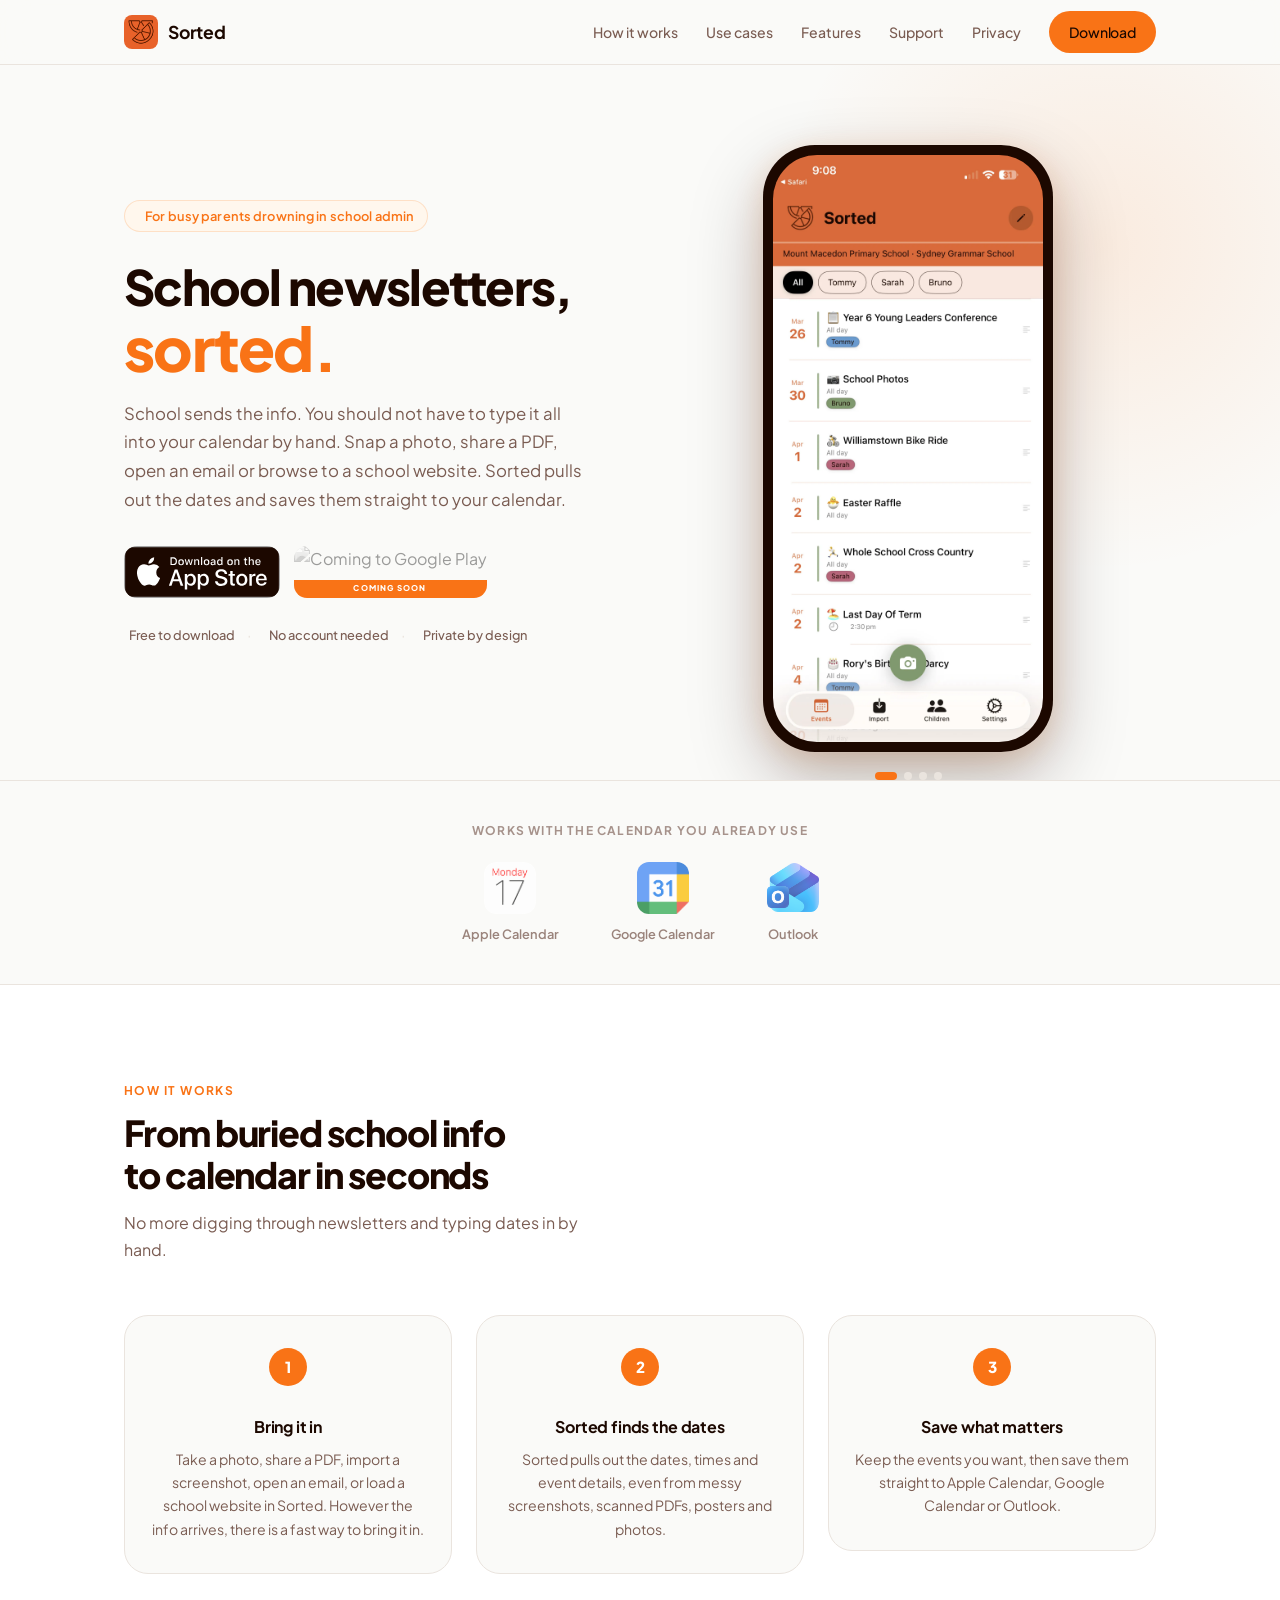
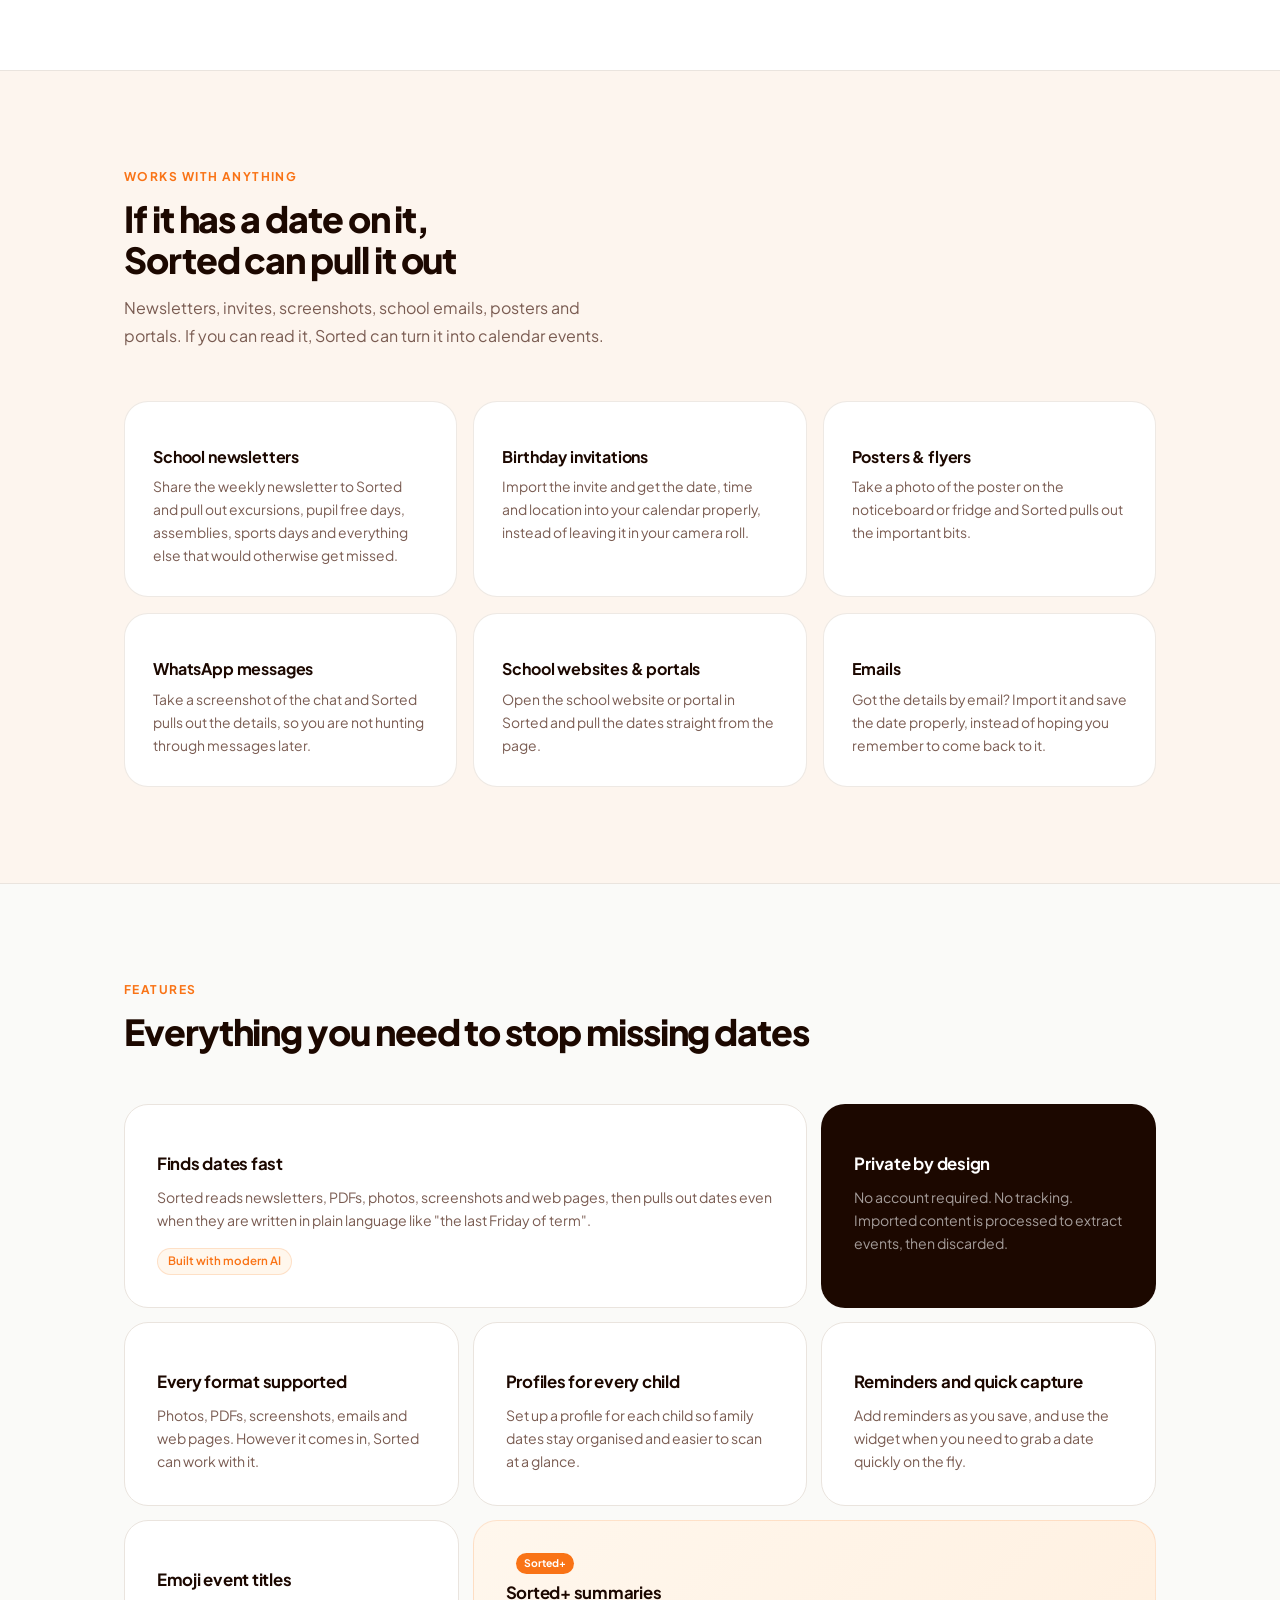
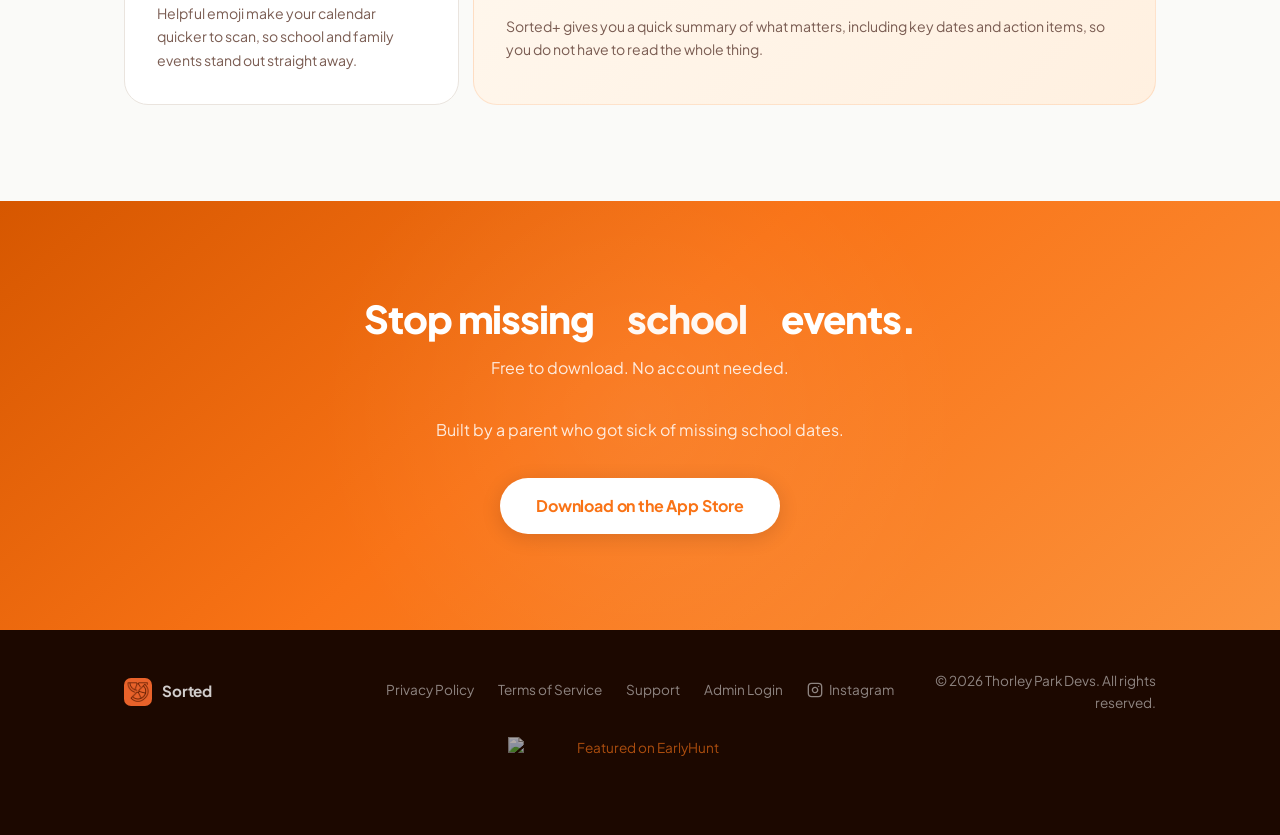
==== commit 0707889e: "Conversion copy pass — parent-relief tone, less tech language Rewrote all body copy to be more emoti" ====
--- a/index.html
+++ b/index.html
@@ -3,18 +3,18 @@
 <head>
   <meta charset="UTF-8" />
   <meta name="viewport" content="width=device-width, initial-scale=1.0" />
-  <title>Sorted — School Newsletters, Sorted.</title>
-  <meta name="description" content="Sorted uses AI to read school newsletters, PDFs, photos and websites, then adds every event straight to your iPhone calendar. Free to download." />
+  <title>Sorted — Never miss a school date again.</title>
+  <meta name="description" content="Sorted pulls dates from school newsletters, emails, PDFs, screenshots and websites, then saves them straight to your calendar. No more missing things. Free to download." />
   <link rel="canonical" href="https://sortedapp.io/" />
-  <meta property="og:title" content="Sorted — School Newsletters, Sorted." />
-  <meta property="og:description" content="AI-powered event importer for busy parents. Snap a photo, share a PDF, or browse a school website — every date lands in your calendar in seconds." />
+  <meta property="og:title" content="Sorted — Never miss a school date again." />
+  <meta property="og:description" content="Take dates from newsletters, emails, PDFs, screenshots and school websites, then save them straight to your calendar in seconds." />
   <meta property="og:type" content="website" />
   <meta property="og:url" content="https://sortedapp.io/" />
   <meta property="og:image" content="https://sortedapp.io/og-image.png" />
   <meta property="og:site_name" content="Sorted" />
   <meta name="twitter:card" content="summary_large_image" />
-  <meta name="twitter:title" content="Sorted — School Newsletters, Sorted." />
-  <meta name="twitter:description" content="AI-powered event importer for busy parents. Snap a photo, share a PDF, or browse a school website — every date lands in your calendar in seconds." />
+  <meta name="twitter:title" content="Sorted — Never miss a school date again." />
+  <meta name="twitter:description" content="Take dates from newsletters, emails, PDFs, screenshots and school websites, then save them straight to your calendar in seconds." />
   <meta name="twitter:image" content="https://sortedapp.io/og-image.png" />
   <link rel="preconnect" href="https://fonts.googleapis.com">
   <link rel="preconnect" href="https://fonts.gstatic.com" crossorigin>
@@ -81,16 +81,15 @@
       <div class="hero-content">
         <div class="hero-eyebrow">
           <i class="ph ph-sparkle"></i>
-          AI-powered for busy parents
+          For busy parents drowning in school admin
         </div>
         <h1>
-          <span class="h1-cycle"><span class="h1-track"><span>School newsletters,</span><span>Club notices,</span><span>Important dates,</span><span>Birthday parties,</span><span>Any event from anywhere,</span><span>School newsletters,</span></span></span>
+          <span class="h1-cycle"><span class="h1-track"><span>School newsletters,</span><span>School emails,</span><span>Club notices,</span><span>Birthday invites,</span><span>Important dates,</span><span>School newsletters,</span></span></span>
           <span class="sorted-word">sorted.</span>
         </h1>
         <p class="hero-sub">
-          Snap a photo, share a PDF, or browse straight to a school website — Sorted
-          reads it and adds every event straight to your phone's native calendar app.
-          Powered by AI. Takes seconds.
+          School sends the info. You should not have to type it all into your calendar by hand.
+          Snap a photo, share a PDF, open an email or browse to a school website. Sorted pulls out the dates and saves them straight to your calendar.
         </p>
         <div class="hero-actions" id="download">
           <div class="appstore-coming">
@@ -142,7 +141,7 @@
   <!-- ── Calendar Strip ────────────────────────────────────────────────── -->
   <section class="calendar-strip">
     <div class="container">
-      <p class="calendar-strip-label">Works with your favourite calendar</p>
+      <p class="calendar-strip-label">Works with the calendar you already use</p>
       <div class="calendar-strip-logos">
         <div class="calendar-logo">
           <img src="apple-calendar.png" alt="Apple Calendar" width="52" height="52" />
@@ -164,29 +163,29 @@
   <section class="how" id="how-it-works">
     <div class="container">
       <div class="section-eyebrow" data-reveal>How it works</div>
-      <h2 class="section-title" data-reveal data-delay="1">From newsletter to calendar<br>in three taps</h2>
-      <p class="section-sub" data-reveal data-delay="2">No more manually copying dates. Sorted does the reading so you don't have to.</p>
+      <h2 class="section-title" data-reveal data-delay="1">From buried school info<br>to calendar in seconds</h2>
+      <p class="section-sub" data-reveal data-delay="2">No more digging through newsletters and typing dates in by hand.</p>
 
       <div class="steps">
         <div class="step" data-reveal data-delay="1">
           <div class="step-number">1</div>
           <div class="step-icon"><i class="ph ph-file-text"></i></div>
-          <h3>Import any way you like</h3>
-          <p>Snap a photo, share a PDF from Files or Email, or use the built-in browser to import directly from a school website. Share straight from any app using the iOS share sheet.</p>
+          <h3>Bring it in</h3>
+          <p>Take a photo, share a PDF, import a screenshot, open an email, or load a school website in Sorted. However the info arrives, there is a fast way to bring it in.</p>
         </div>
         <div class="step-arrow" aria-hidden="true"><i class="ph ph-arrow-right"></i></div>
         <div class="step" data-reveal data-delay="2">
           <div class="step-number">2</div>
           <div class="step-icon"><i class="ph ph-sparkle"></i></div>
-          <h3>AI reads it for you</h3>
-          <p>Sorted scans the content and pulls out every event, date, and time — even from scanned pages, handwritten notices, or WhatsApp screenshots.</p>
+          <h3>Sorted finds the dates</h3>
+          <p>Sorted pulls out the dates, times and event details, even from messy screenshots, scanned PDFs, posters and photos.</p>
         </div>
         <div class="step-arrow" aria-hidden="true"><i class="ph ph-arrow-right"></i></div>
         <div class="step" data-reveal data-delay="3">
           <div class="step-number">3</div>
           <div class="step-icon"><i class="ph ph-calendar-check"></i></div>
-          <h3>Review &amp; save</h3>
-          <p>Tap the events you want to keep and hit Save. They land straight in your calendar — Apple Calendar, Google Calendar, or Outlook — with optional reminders.</p>
+          <h3>Save what matters</h3>
+          <p>Keep the events you want, then save them straight to Apple Calendar, Google Calendar or Outlook.</p>
         </div>
       </div>
     </div>
@@ -196,39 +195,39 @@
   <section class="use-cases" id="use-cases">
     <div class="container">
       <div class="section-eyebrow" data-reveal>Works with anything</div>
-      <h2 class="section-title" data-reveal data-delay="1">Wherever the info comes from,<br>Sorted can read it</h2>
-      <p class="section-sub" data-reveal data-delay="2">If you can see it on your screen or print it on a page, Sorted can extract the dates.</p>
+      <h2 class="section-title" data-reveal data-delay="1">If it has a date on it,<br>Sorted can pull it out</h2>
+      <p class="section-sub" data-reveal data-delay="2">Newsletters, invites, screenshots, school emails, posters and portals. If you can read it, Sorted can turn it into calendar events.</p>
 
       <div class="use-cases-grid">
         <div class="use-case-card" data-reveal data-delay="1">
           <span class="use-case-icon"><i class="ph ph-newspaper"></i></span>
           <h3>School newsletters</h3>
-          <p>PDF emailed home or downloaded from the school portal — share it straight to Sorted and every date is extracted in seconds.</p>
+          <p>Share the weekly newsletter to Sorted and pull out excursions, pupil free days, assemblies, sports days and everything else that would otherwise get missed.</p>
         </div>
         <div class="use-case-card" data-reveal data-delay="2">
           <span class="use-case-icon"><i class="ph ph-gift"></i></span>
           <h3>Birthday invitations</h3>
-          <p>Got a party invite as a photo or PDF? Import it and the date, time, and location land straight in your calendar.</p>
+          <p>Import the invite and get the date, time and location into your calendar properly, instead of leaving it in your camera roll.</p>
         </div>
         <div class="use-case-card" data-reveal data-delay="3">
           <span class="use-case-icon"><i class="ph ph-image-square"></i></span>
           <h3>Posters &amp; flyers</h3>
-          <p>Photograph a notice pinned to the school noticeboard or your fridge and Sorted pulls out what matters.</p>
+          <p>Take a photo of the poster on the noticeboard or fridge and Sorted pulls out the important bits.</p>
         </div>
         <div class="use-case-card" data-reveal data-delay="4">
           <span class="use-case-icon"><i class="ph ph-chat-circle-dots"></i></span>
           <h3>WhatsApp messages</h3>
-          <p>Screenshot a group chat with event details and import the image — Sorted reads it just like any other document.</p>
+          <p>Take a screenshot of the chat and Sorted pulls out the details, so you are not hunting through messages later.</p>
         </div>
         <div class="use-case-card" data-reveal data-delay="5">
           <span class="use-case-icon"><i class="ph ph-globe"></i></span>
           <h3>School websites &amp; portals</h3>
-          <p>Use Sorted's built-in browser to import directly from any school website or portal — whichever is quicker.</p>
+          <p>Open the school website or portal in Sorted and pull the dates straight from the page.</p>
         </div>
         <div class="use-case-card" data-reveal data-delay="6">
           <span class="use-case-icon"><i class="ph ph-envelope-open"></i></span>
           <h3>Emails</h3>
-          <p>Save an event email as a PDF or screenshot it and import — no more hunting back through your inbox for a date.</p>
+          <p>Got the details by email? Import it and save the date properly, instead of hoping you remember to come back to it.</p>
         </div>
       </div>
     </div>
@@ -238,48 +237,48 @@
   <section class="features" id="features">
     <div class="container">
       <div class="section-eyebrow" data-reveal>Features</div>
-      <h2 class="section-title" data-reveal data-delay="1">Everything a busy parent needs</h2>
+      <h2 class="section-title" data-reveal data-delay="1">Everything you need to stop missing dates</h2>
 
       <div class="bento-grid" data-reveal data-delay="2">
 
         <!-- Row 1 -->
         <div class="bento-card bento-span2">
           <span class="bento-icon"><i class="ph ph-robot"></i></span>
-          <h3>AI-powered extraction</h3>
-          <p>Uses advanced AI to read newsletters accurately, even when dates are written in natural language like "the last Friday of term". Handles photos, PDFs, scanned pages, and more.</p>
-          <div class="bento-tag">Powered by Claude AI</div>
+          <h3>Finds dates fast</h3>
+          <p>Sorted reads newsletters, PDFs, photos, screenshots and web pages, then pulls out dates even when they are written in plain language like "the last Friday of term".</p>
+          <div class="bento-tag">Built with modern AI</div>
         </div>
 
         <div class="bento-card bento-dark">
           <span class="bento-icon"><i class="ph ph-lock"></i></span>
           <h3>Private by design</h3>
-          <p>Your data is never stored on our servers. Newsletter content is processed and immediately discarded. No accounts, no tracking.</p>
+          <p>No account required. No tracking. Imported content is processed to extract events, then discarded.</p>
         </div>
 
         <!-- Row 2 -->
         <div class="bento-card">
           <span class="bento-icon"><i class="ph ph-image"></i></span>
           <h3>Every format supported</h3>
-          <p>Photos, PDFs, web pages, screenshots — share from any app or import directly.</p>
+          <p>Photos, PDFs, screenshots, emails and web pages. However it comes in, Sorted can work with it.</p>
         </div>
 
         <div class="bento-card">
           <span class="bento-icon"><i class="ph ph-users-three"></i></span>
           <h3>Profiles for every child</h3>
-          <p>Colour-coded profiles for each child. Events are tagged and land in the right calendar automatically.</p>
+          <p>Set up a profile for each child so family dates stay organised and easier to scan at a glance.</p>
         </div>
 
         <div class="bento-card">
           <span class="bento-icon"><i class="ph ph-bell"></i></span>
-          <h3>Smart reminders &amp; widget</h3>
-          <p>Reminders added automatically on save. Lock screen widget for one-tap camera access.</p>
+          <h3>Reminders and quick capture</h3>
+          <p>Add reminders as you save, and use the widget when you need to grab a date quickly on the fly.</p>
         </div>
 
         <!-- Row 3 -->
         <div class="bento-card">
           <span class="bento-icon"><i class="ph ph-smiley"></i></span>
           <h3>Emoji event titles</h3>
-          <p>Sorted adds a matching emoji to every event title — 🏏 Cricket, 🎂 Birthday, 🔬 Excursion — so your calendar is instantly scannable.</p>
+          <p>Helpful emoji make your calendar quicker to scan, so school and family events stand out straight away.</p>
         </div>
 
         <div class="bento-card bento-span2 bento-plus">
@@ -287,8 +286,8 @@
             <span class="bento-icon"><i class="ph ph-article"></i></span>
             <span class="pro-badge">Sorted+</span>
           </div>
-          <h3>Newsletter summaries</h3>
-          <p>After importing, Sorted+ members get an AI-generated summary — key dates, action items, and what matters, without reading the whole thing.</p>
+          <h3>Sorted+ summaries</h3>
+          <p>Sorted+ gives you a quick summary of what matters, including key dates and action items, so you do not have to read the whole thing.</p>
         </div>
 
       </div>
@@ -299,9 +298,10 @@
   <section class="cta">
     <div class="cta-glow" aria-hidden="true"></div>
     <div class="container">
-      <h2><span>Stop missing </span><span class="cta-cycle-wrap"><span class="cta-cycle"><span class="cta-cycle-track"><span>school</span><span>club</span><span>work</span><span>family</span><span>life</span><span>school</span></span></span></span><span> events.</span></h2>
+      <h2><span>Stop missing </span><span class="cta-cycle-wrap"><span class="cta-cycle"><span class="cta-cycle-track"><span>school</span><span>club</span><span>family</span><span>kinder</span><span>weekend</span><span>school</span></span></span></span><span> events.</span></h2>
       <p>Free to download. No account needed.</p>
-      <a href="https://apple.co/4dzYMIr" target="_blank" rel="noopener" class="btn-white">Download Free</a>
+      <p>Built by a parent who got sick of missing school dates.</p>
+      <a href="https://apple.co/4dzYMIr" target="_blank" rel="noopener" class="btn-white">Download on the App Store</a>
     </div>
   </section>
 
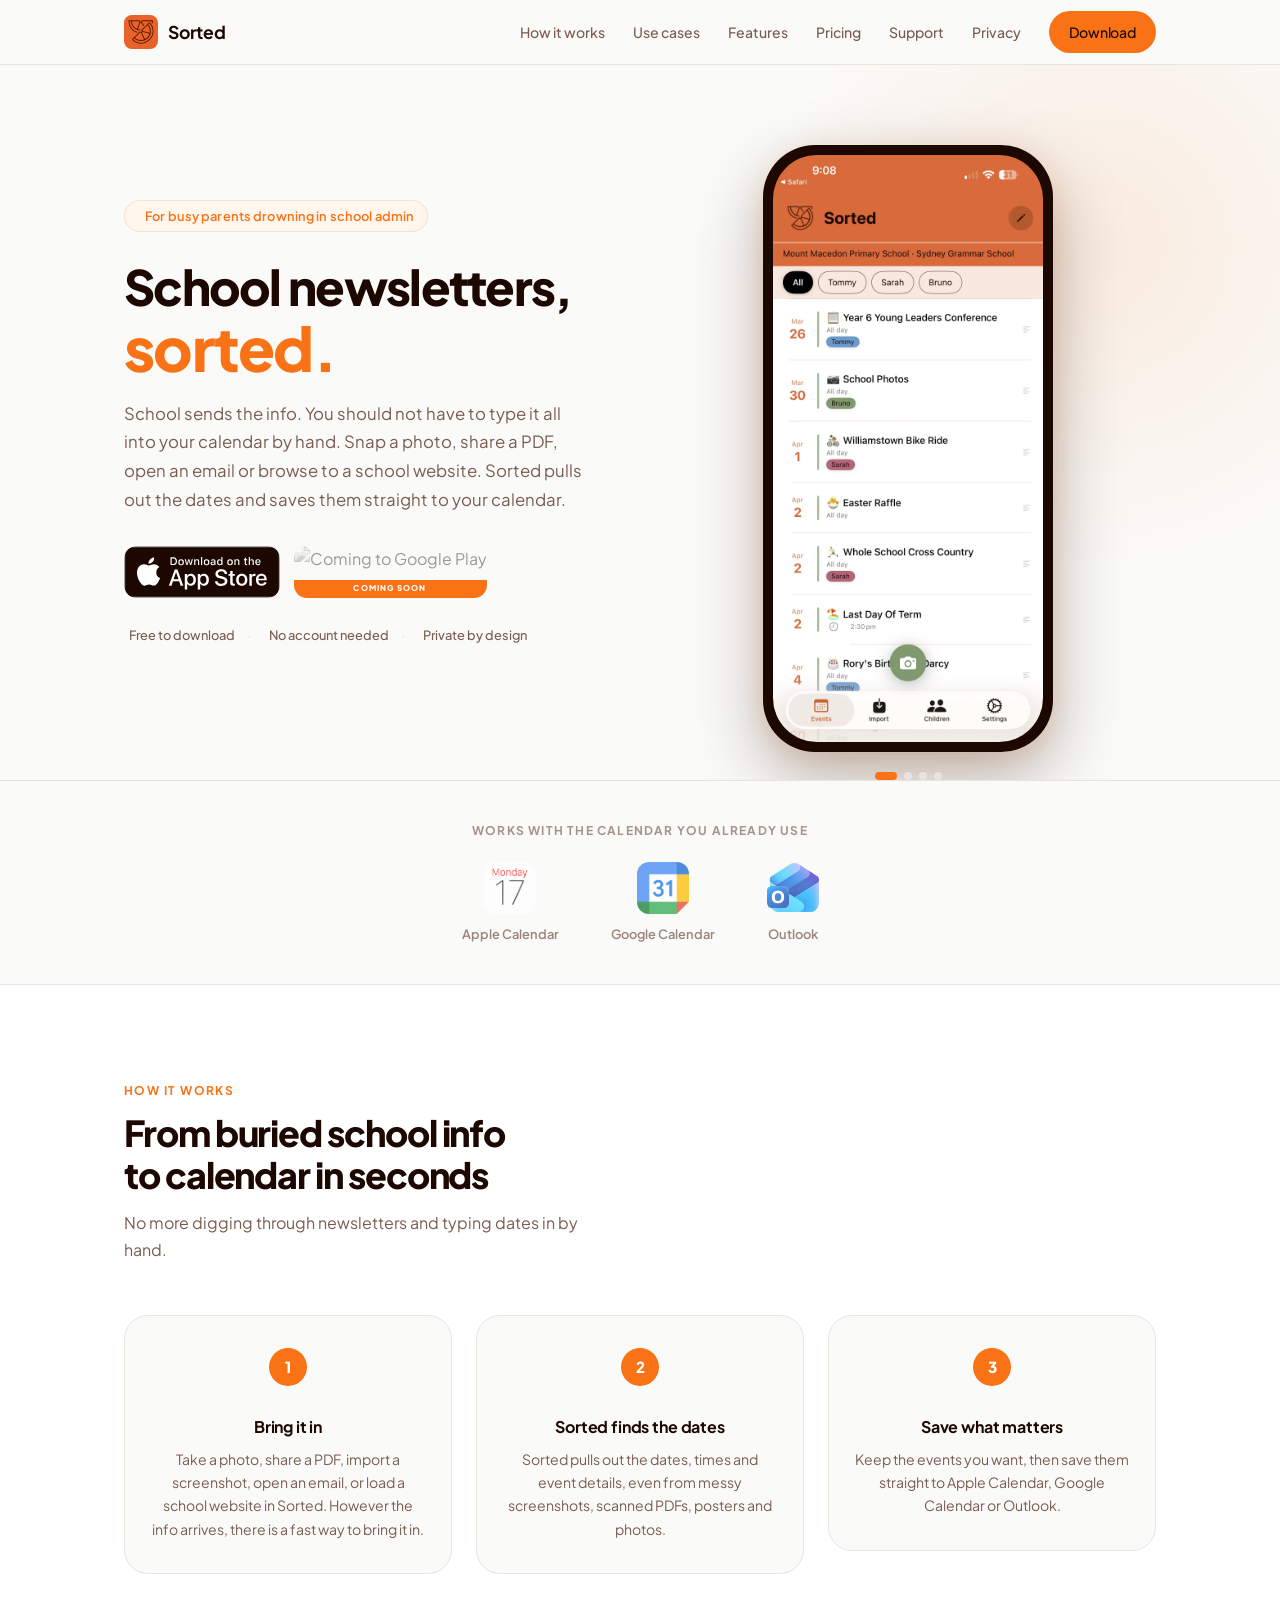
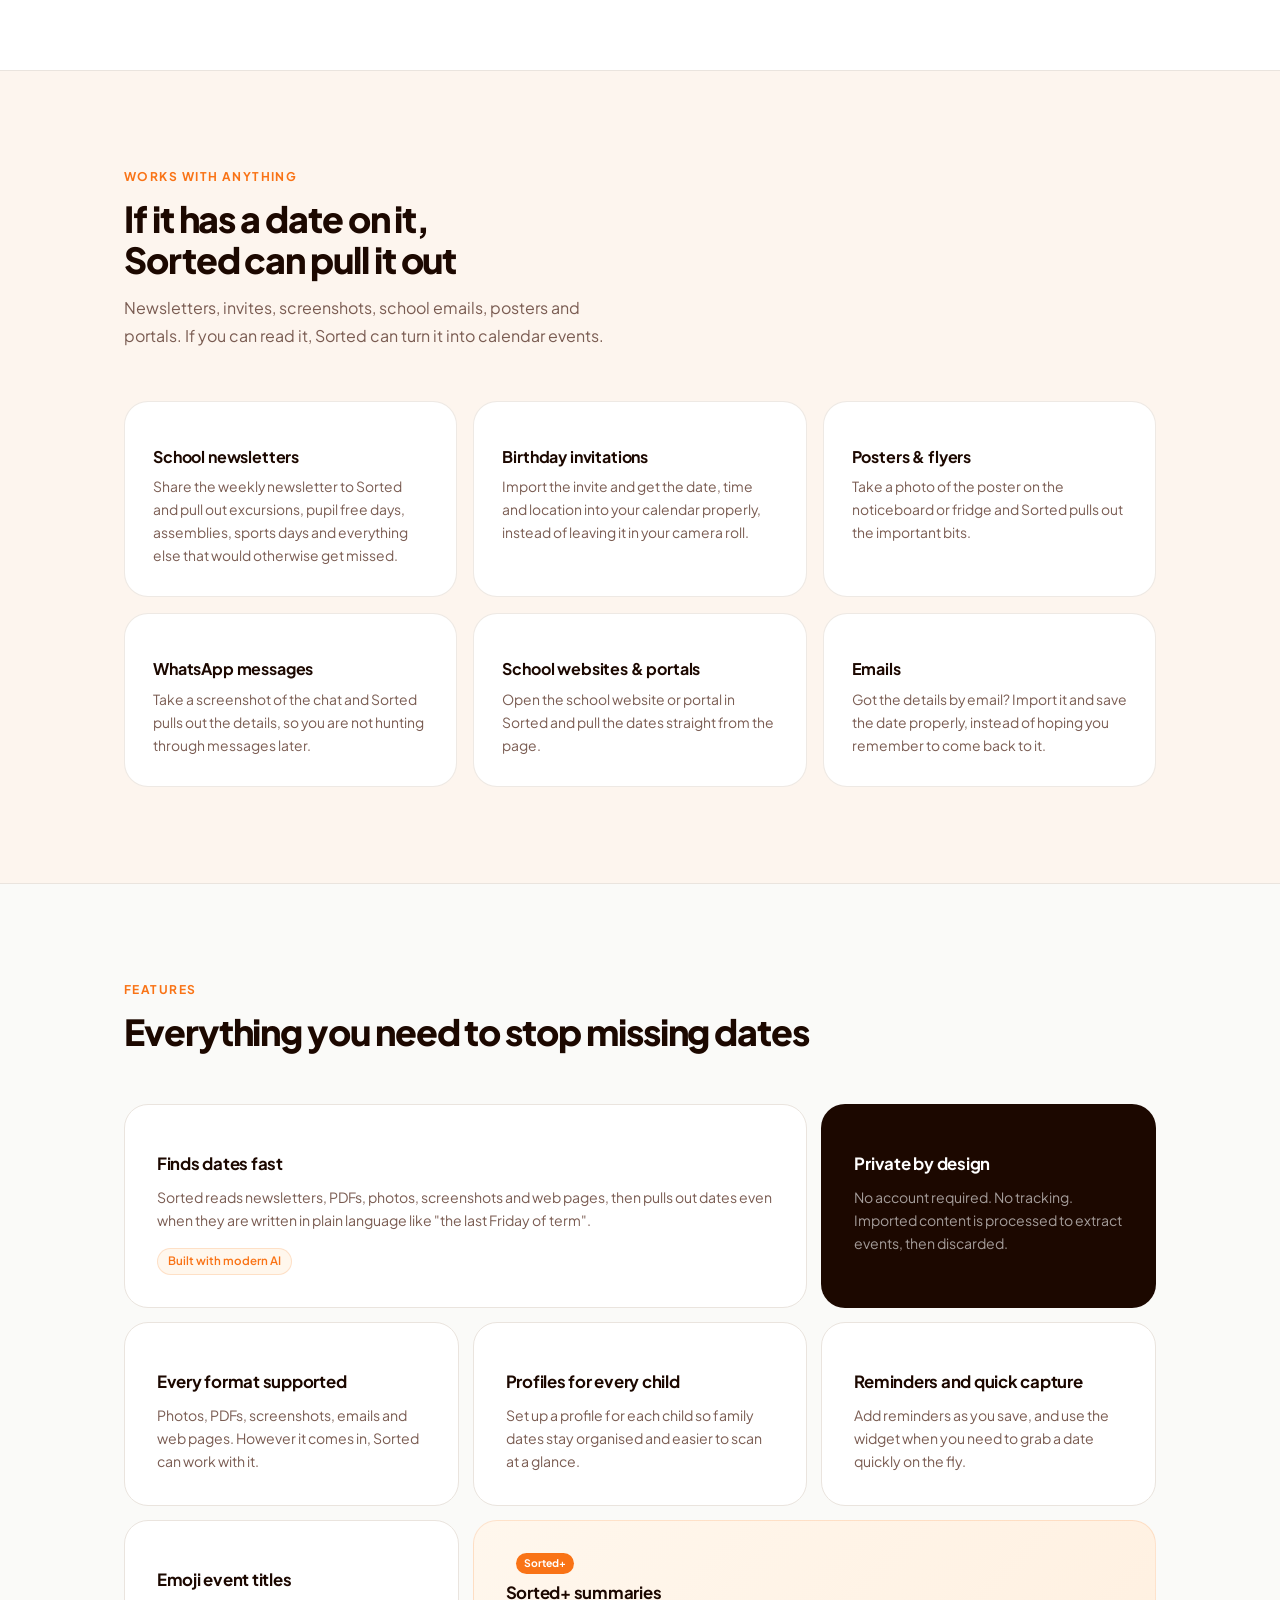
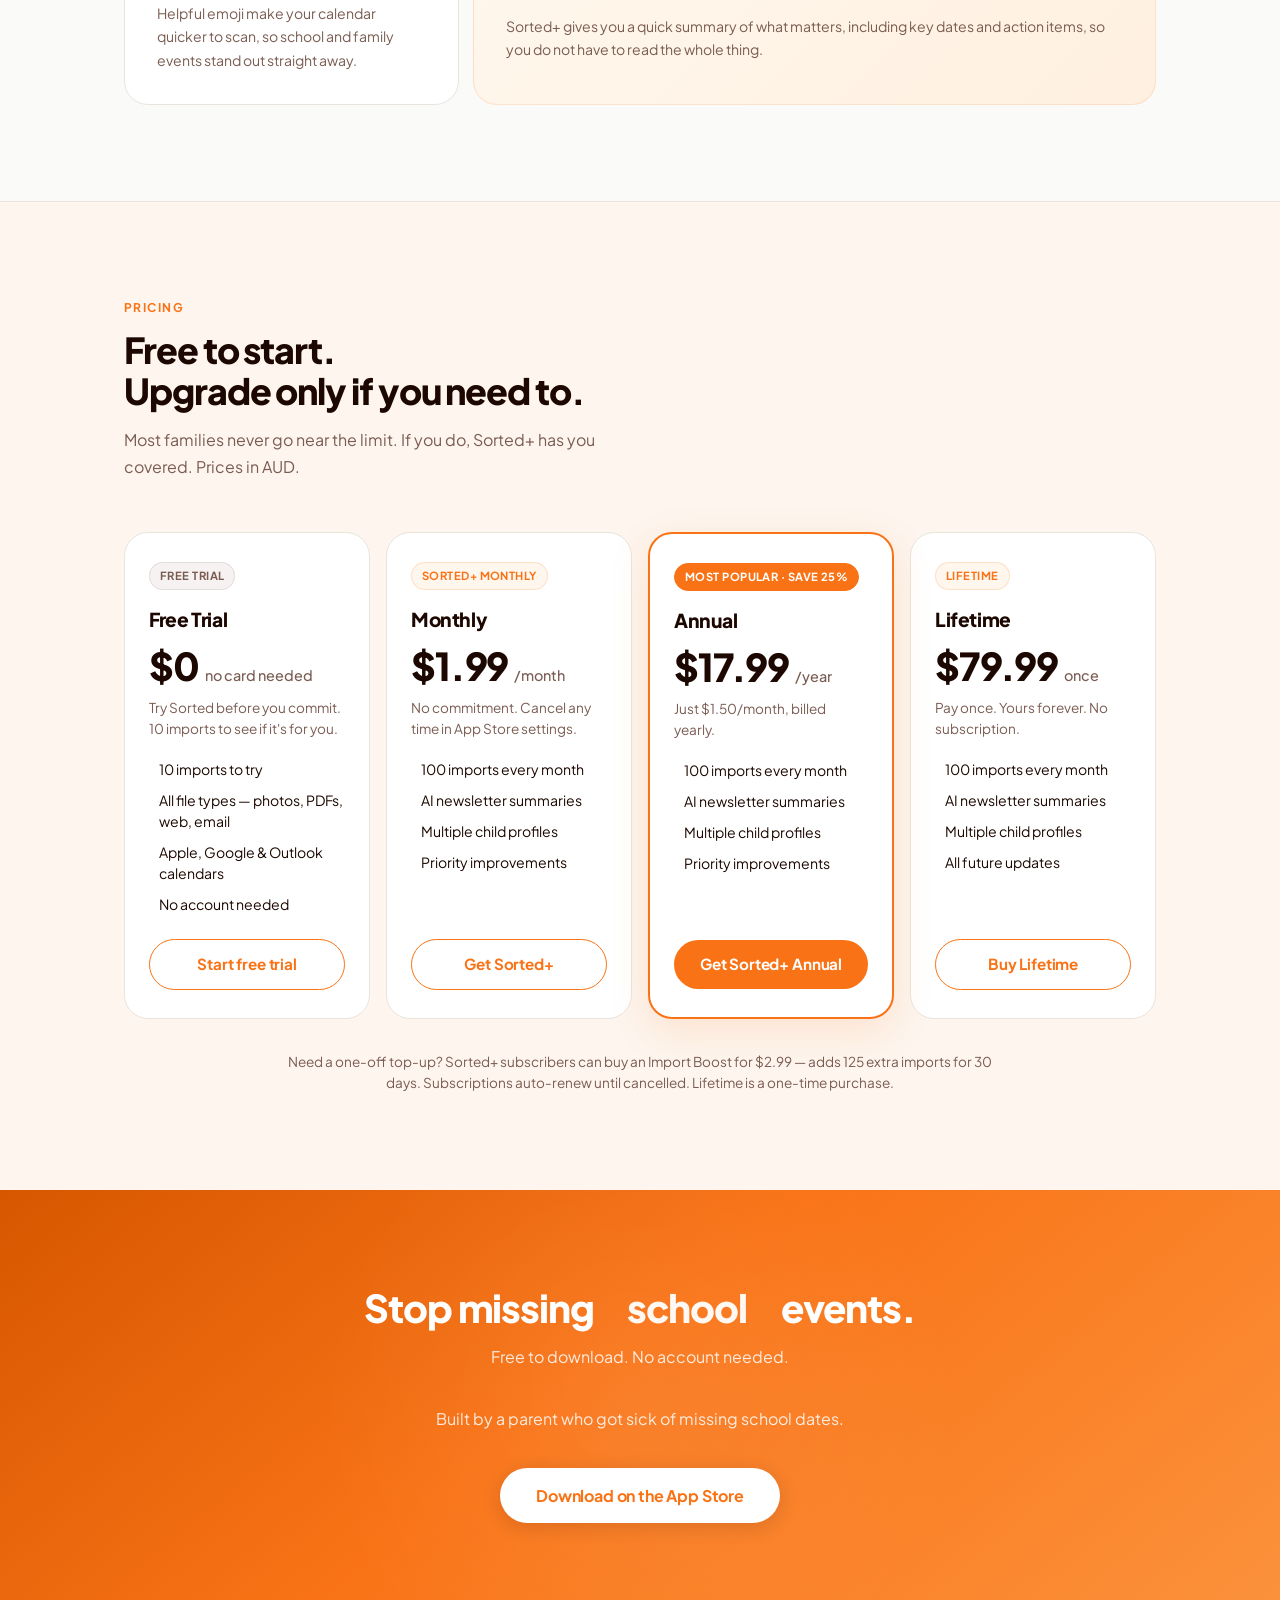
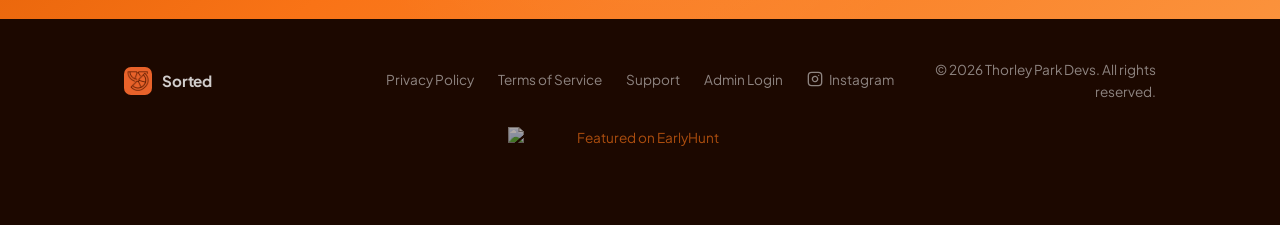
==== commit 57c6fc73: "Add pricing section with Free Trial / Monthly / Annual / Lifetime tiers Real AUD App Store prices: $" ====
--- a/index.html
+++ b/index.html
@@ -32,12 +32,36 @@
     "description": "Sorted uses AI to read school newsletters, PDFs, photos and websites, then adds every event straight to your iPhone calendar.",
     "url": "https://sortedapp.io",
     "downloadUrl": "https://apple.co/4dzYMIr",
-    "offers": {
-      "@type": "Offer",
-      "price": "0",
-      "priceCurrency": "AUD",
-      "description": "Free to download with optional Sorted+ subscription"
-    },
+    "offers": [
+      {
+        "@type": "Offer",
+        "name": "Free Trial",
+        "price": "0",
+        "priceCurrency": "AUD",
+        "description": "Free trial — 10 imports to try, no account needed"
+      },
+      {
+        "@type": "Offer",
+        "name": "Sorted+ Monthly",
+        "price": "1.99",
+        "priceCurrency": "AUD",
+        "description": "100 imports per month, AI summaries, cancel any time"
+      },
+      {
+        "@type": "Offer",
+        "name": "Sorted+ Annual",
+        "price": "17.99",
+        "priceCurrency": "AUD",
+        "description": "100 imports per month, AI summaries — ~$1.50/month, save 25% vs monthly"
+      },
+      {
+        "@type": "Offer",
+        "name": "Sorted+ Lifetime",
+        "price": "79.99",
+        "priceCurrency": "AUD",
+        "description": "One-time purchase, no subscription, all future updates"
+      }
+    ],
     "author": {
       "@type": "Organization",
       "name": "Sorted",
@@ -59,6 +83,7 @@
         <li><a href="#how-it-works">How it works</a></li>
         <li><a href="#use-cases">Use cases</a></li>
         <li><a href="#features">Features</a></li>
+        <li><a href="#pricing">Pricing</a></li>
         <li><a href="/support">Support</a></li>
         <li><a href="/privacy">Privacy</a></li>
         <li>
@@ -291,6 +316,100 @@
         </div>
 
       </div>
+    </div>
+  </section>
+
+  <!-- ── Pricing ────────────────────────────────────────────────────────── -->
+  <section class="pricing" id="pricing">
+    <div class="container">
+      <div class="section-eyebrow" data-reveal>Pricing</div>
+      <h2 class="section-title" data-reveal data-delay="1">Free to start.<br>Upgrade only if you need to.</h2>
+      <p class="section-sub" data-reveal data-delay="2">Most families never go near the limit. If you do, Sorted+ has you covered. Prices in AUD.</p>
+
+      <div class="pricing-grid">
+
+        <div class="pricing-card" data-reveal data-delay="1">
+          <div class="pricing-card-head">
+            <span class="pricing-badge pricing-badge-muted">Free Trial</span>
+            <h3>Free Trial</h3>
+            <div class="pricing-price">
+              <span class="pricing-amount">$0</span>
+              <span class="pricing-period">no card needed</span>
+            </div>
+            <p class="pricing-tagline">Try Sorted before you commit. 10 imports to see if it's for you.</p>
+          </div>
+          <ul class="pricing-features">
+            <li><i class="ph ph-check"></i>10 imports to try</li>
+            <li><i class="ph ph-check"></i>All file types — photos, PDFs, web, email</li>
+            <li><i class="ph ph-check"></i>Apple, Google &amp; Outlook calendars</li>
+            <li><i class="ph ph-check"></i>No account needed</li>
+          </ul>
+          <a href="https://apple.co/4dzYMIr" target="_blank" rel="noopener" class="pricing-cta pricing-cta-outline">Start free trial</a>
+        </div>
+
+        <div class="pricing-card" data-reveal data-delay="2">
+          <div class="pricing-card-head">
+            <span class="pricing-badge">Sorted+ Monthly</span>
+            <h3>Monthly</h3>
+            <div class="pricing-price">
+              <span class="pricing-amount">$1.99</span>
+              <span class="pricing-period">/month</span>
+            </div>
+            <p class="pricing-tagline">No commitment. Cancel any time in App Store settings.</p>
+          </div>
+          <ul class="pricing-features">
+            <li><i class="ph ph-check"></i>100 imports every month</li>
+            <li><i class="ph ph-check"></i>AI newsletter summaries</li>
+            <li><i class="ph ph-check"></i>Multiple child profiles</li>
+            <li><i class="ph ph-check"></i>Priority improvements</li>
+          </ul>
+          <a href="https://apple.co/4dzYMIr" target="_blank" rel="noopener" class="pricing-cta pricing-cta-outline">Get Sorted+</a>
+        </div>
+
+        <div class="pricing-card pricing-card-featured" data-reveal data-delay="3">
+          <div class="pricing-card-head">
+            <span class="pricing-badge pricing-badge-featured">Most popular · Save 25%</span>
+            <h3>Annual</h3>
+            <div class="pricing-price">
+              <span class="pricing-amount">$17.99</span>
+              <span class="pricing-period">/year</span>
+            </div>
+            <p class="pricing-tagline">Just $1.50/month, billed yearly.</p>
+          </div>
+          <ul class="pricing-features">
+            <li><i class="ph ph-check"></i>100 imports every month</li>
+            <li><i class="ph ph-check"></i>AI newsletter summaries</li>
+            <li><i class="ph ph-check"></i>Multiple child profiles</li>
+            <li><i class="ph ph-check"></i>Priority improvements</li>
+          </ul>
+          <a href="https://apple.co/4dzYMIr" target="_blank" rel="noopener" class="pricing-cta pricing-cta-primary">Get Sorted+ Annual</a>
+        </div>
+
+        <div class="pricing-card" data-reveal data-delay="4">
+          <div class="pricing-card-head">
+            <span class="pricing-badge">Lifetime</span>
+            <h3>Lifetime</h3>
+            <div class="pricing-price">
+              <span class="pricing-amount">$79.99</span>
+              <span class="pricing-period">once</span>
+            </div>
+            <p class="pricing-tagline">Pay once. Yours forever. No subscription.</p>
+          </div>
+          <ul class="pricing-features">
+            <li><i class="ph ph-check"></i>100 imports every month</li>
+            <li><i class="ph ph-check"></i>AI newsletter summaries</li>
+            <li><i class="ph ph-check"></i>Multiple child profiles</li>
+            <li><i class="ph ph-check"></i>All future updates</li>
+          </ul>
+          <a href="https://apple.co/4dzYMIr" target="_blank" rel="noopener" class="pricing-cta pricing-cta-outline">Buy Lifetime</a>
+        </div>
+
+      </div>
+
+      <p class="pricing-note" data-reveal>
+        Need a one-off top-up? Sorted+ subscribers can buy an Import Boost for $2.99 — adds 125 extra imports for 30 days.
+        Subscriptions auto-renew until cancelled. Lifetime is a one-time purchase.
+      </p>
     </div>
   </section>
 
--- a/style.css
+++ b/style.css
@@ -715,6 +715,179 @@
   border-radius: 20px;
   font-weight: 700;
   white-space: nowrap;
+}
+
+/* ── Pricing ─────────────────────────────────────────────────────────────── */
+
+.pricing {
+  background: var(--bg-warm);
+  border-top: 1px solid var(--border);
+}
+
+.pricing-grid {
+  display: grid;
+  grid-template-columns: repeat(4, 1fr);
+  gap: 16px;
+  margin-top: 52px;
+  align-items: stretch;
+}
+
+.pricing-card {
+  background: var(--surface);
+  border: 1px solid var(--border);
+  border-radius: var(--radius-lg);
+  padding: 28px 24px;
+  display: flex;
+  flex-direction: column;
+  transition: transform 0.2s, box-shadow 0.2s, border-color 0.2s;
+}
+.pricing-card:hover {
+  transform: translateY(-3px);
+  box-shadow: var(--shadow-lg);
+}
+
+.pricing-card-featured {
+  border: 2px solid var(--orange);
+  box-shadow: 0 12px 40px rgba(249,115,22,0.14);
+  position: relative;
+}
+.pricing-card-featured:hover {
+  box-shadow: 0 18px 50px rgba(249,115,22,0.2);
+}
+
+.pricing-card-head {
+  margin-bottom: 20px;
+}
+
+.pricing-badge {
+  display: inline-block;
+  font-size: 0.7rem;
+  font-weight: 700;
+  letter-spacing: 0.04em;
+  text-transform: uppercase;
+  color: var(--orange);
+  background: var(--orange-light);
+  border: 1px solid rgba(249,115,22,0.18);
+  padding: 4px 10px;
+  border-radius: 50px;
+  margin-bottom: 14px;
+}
+
+.pricing-badge-muted {
+  color: var(--text-secondary);
+  background: rgba(122,92,82,0.08);
+  border-color: rgba(122,92,82,0.15);
+}
+
+.pricing-badge-featured {
+  color: #fff;
+  background: var(--orange);
+  border-color: var(--orange);
+}
+
+.pricing-card h3 {
+  font-size: 1.2rem;
+  font-weight: 800;
+  letter-spacing: -0.02em;
+  color: var(--text);
+  margin-bottom: 12px;
+}
+
+.pricing-price {
+  display: flex;
+  align-items: baseline;
+  gap: 6px;
+  margin-bottom: 10px;
+}
+
+.pricing-amount {
+  font-size: 2.4rem;
+  font-weight: 800;
+  letter-spacing: -0.03em;
+  color: var(--text);
+  line-height: 1;
+}
+
+.pricing-period {
+  font-size: 0.9rem;
+  color: var(--text-secondary);
+  font-weight: 500;
+}
+
+.pricing-tagline {
+  font-size: 0.85rem;
+  color: var(--text-secondary);
+  line-height: 1.55;
+}
+
+.pricing-features {
+  list-style: none;
+  padding: 0;
+  margin: 0 0 24px;
+  display: flex;
+  flex-direction: column;
+  gap: 10px;
+  flex: 1;
+}
+
+.pricing-features li {
+  display: flex;
+  align-items: flex-start;
+  gap: 10px;
+  font-size: 0.88rem;
+  color: var(--text);
+  line-height: 1.5;
+}
+
+.pricing-features i {
+  color: var(--sage);
+  font-size: 1.05rem;
+  margin-top: 1px;
+  flex-shrink: 0;
+}
+
+.pricing-cta {
+  display: block;
+  text-align: center;
+  font-weight: 700;
+  font-size: 0.95rem;
+  padding: 12px 18px;
+  border-radius: 50px;
+  text-decoration: none;
+  transition: all 0.2s;
+  letter-spacing: -0.01em;
+}
+
+.pricing-cta-primary {
+  background: var(--orange);
+  color: #fff;
+}
+.pricing-cta-primary:hover {
+  background: var(--orange-dark);
+  color: #fff;
+  transform: translateY(-1px);
+  box-shadow: 0 8px 20px rgba(249,115,22,0.25);
+}
+
+.pricing-cta-outline {
+  background: transparent;
+  color: var(--orange);
+  border: 1.5px solid var(--orange);
+}
+.pricing-cta-outline:hover {
+  background: var(--orange-light);
+  color: var(--orange);
+}
+
+.pricing-note {
+  margin-top: 32px;
+  font-size: 0.85rem;
+  color: var(--text-secondary);
+  text-align: center;
+  max-width: 720px;
+  margin-left: auto;
+  margin-right: auto;
+  line-height: 1.6;
 }
 
 /* ── CTA ──────────────────────────────────────────────────────────────────── */
@@ -1014,6 +1187,8 @@
 
   .bento-grid { grid-template-columns: repeat(2, 1fr); }
   .bento-span2 { grid-column: span 2; }
+
+  .pricing-grid { grid-template-columns: repeat(2, 1fr); }
 }
 
 /* Mobile */
@@ -1076,6 +1251,9 @@
   .bento-grid { grid-template-columns: 1fr; gap: 10px; }
   .bento-span2 { grid-column: span 1; }
 
+  .pricing-grid { grid-template-columns: 1fr; gap: 12px; }
+  .pricing-amount { font-size: 2.1rem; }
+
   .footer-inner {
     grid-template-columns: 1fr;
     text-align: center !important;
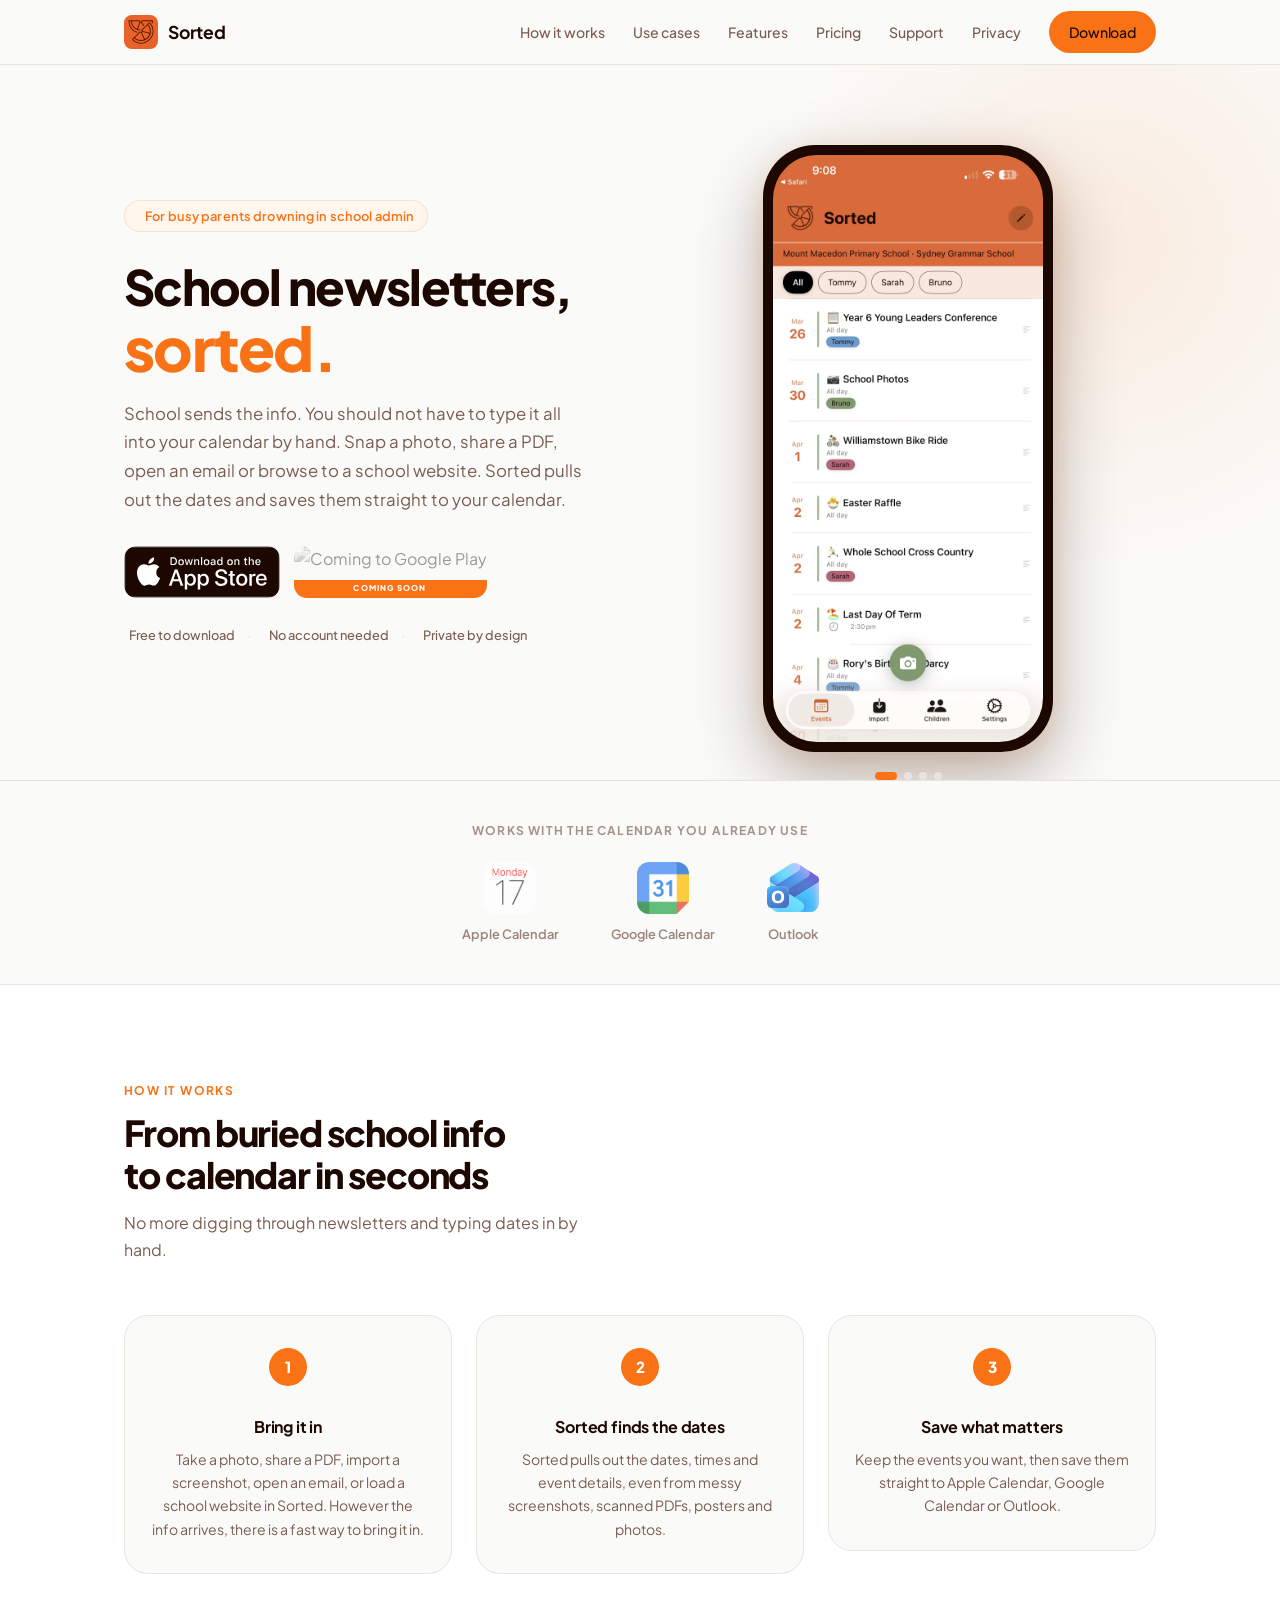
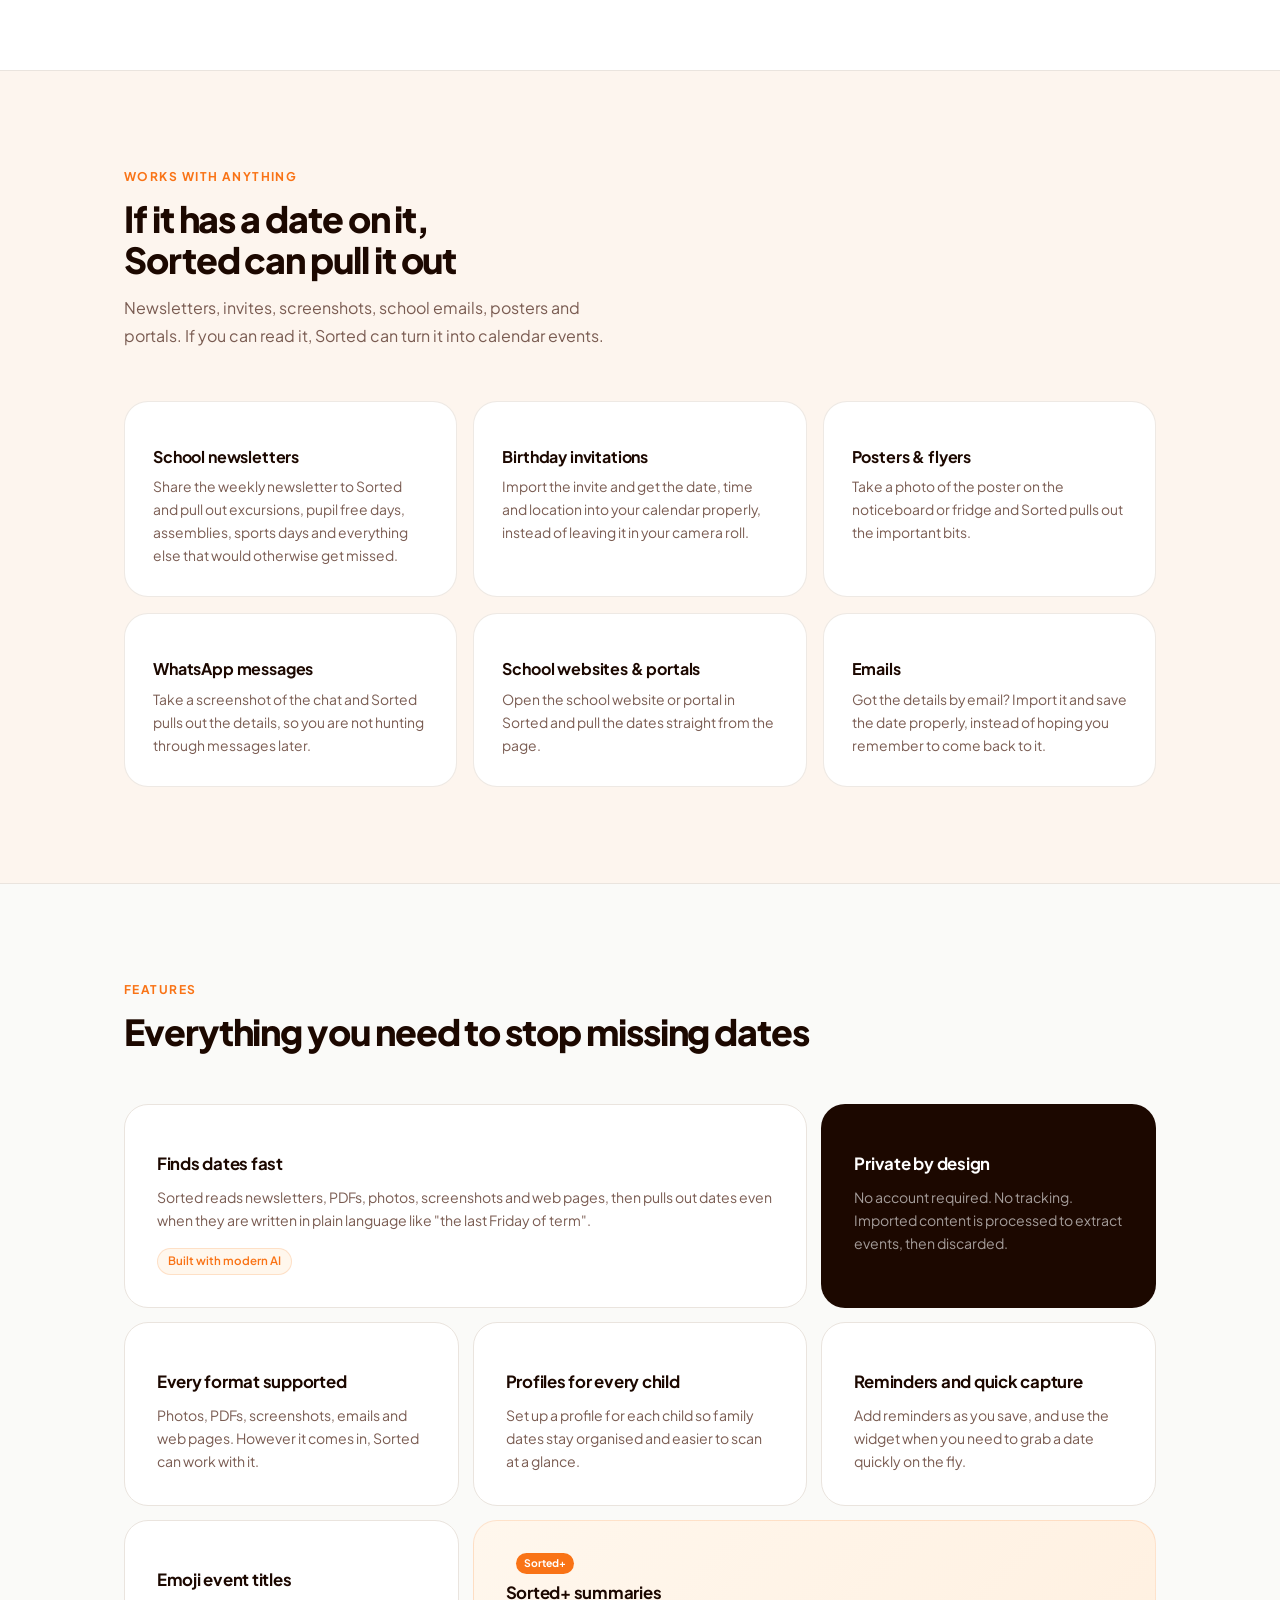
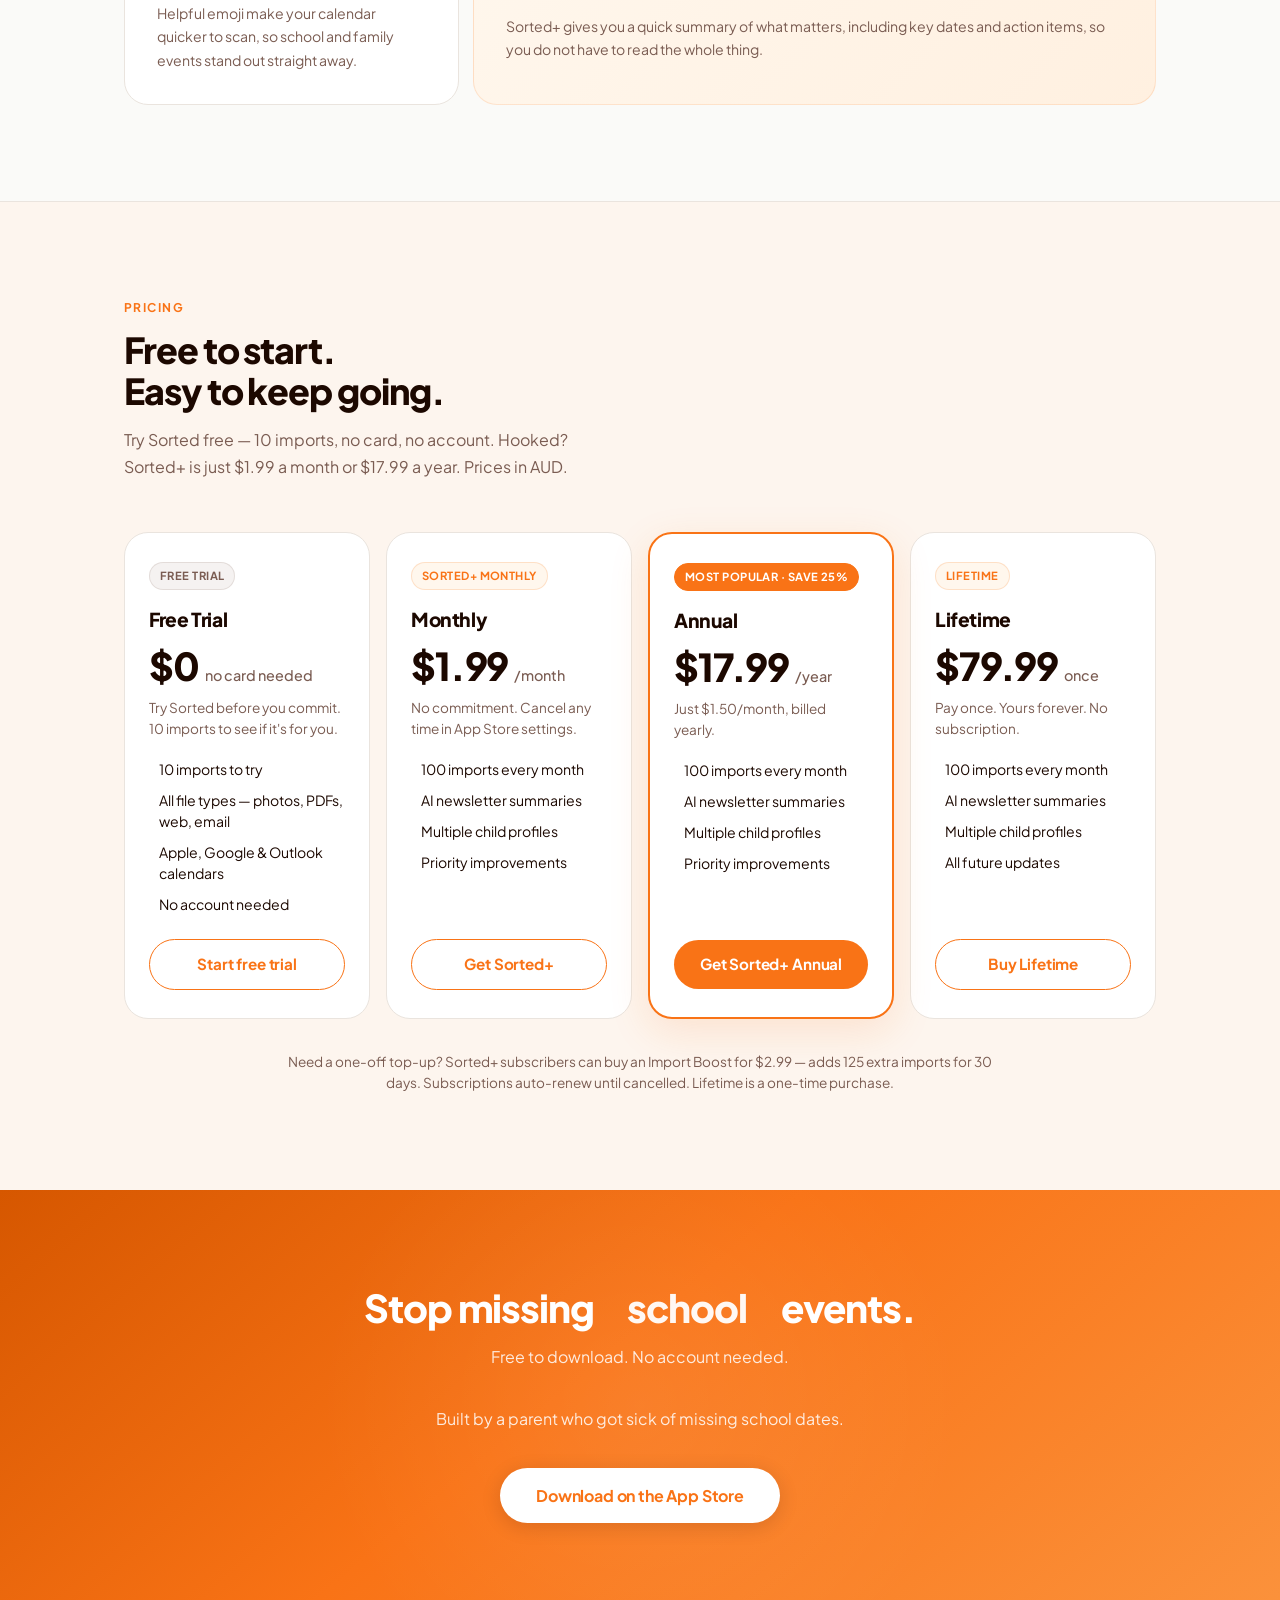
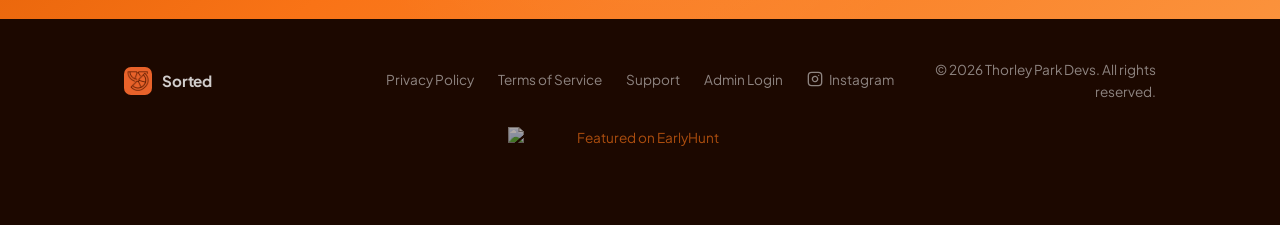
==== commit 11de8b08: "Pricing copy: Free to start. Easy to keep going. Replaces the misleading "most families never go nea" ====
--- a/index.html
+++ b/index.html
@@ -323,8 +323,8 @@
   <section class="pricing" id="pricing">
     <div class="container">
       <div class="section-eyebrow" data-reveal>Pricing</div>
-      <h2 class="section-title" data-reveal data-delay="1">Free to start.<br>Upgrade only if you need to.</h2>
-      <p class="section-sub" data-reveal data-delay="2">Most families never go near the limit. If you do, Sorted+ has you covered. Prices in AUD.</p>
+      <h2 class="section-title" data-reveal data-delay="1">Free to start.<br>Easy to keep going.</h2>
+      <p class="section-sub" data-reveal data-delay="2">Try Sorted free — 10 imports, no card, no account. Hooked? Sorted+ is just $1.99 a month or $17.99 a year. Prices in AUD.</p>
 
       <div class="pricing-grid">
 
